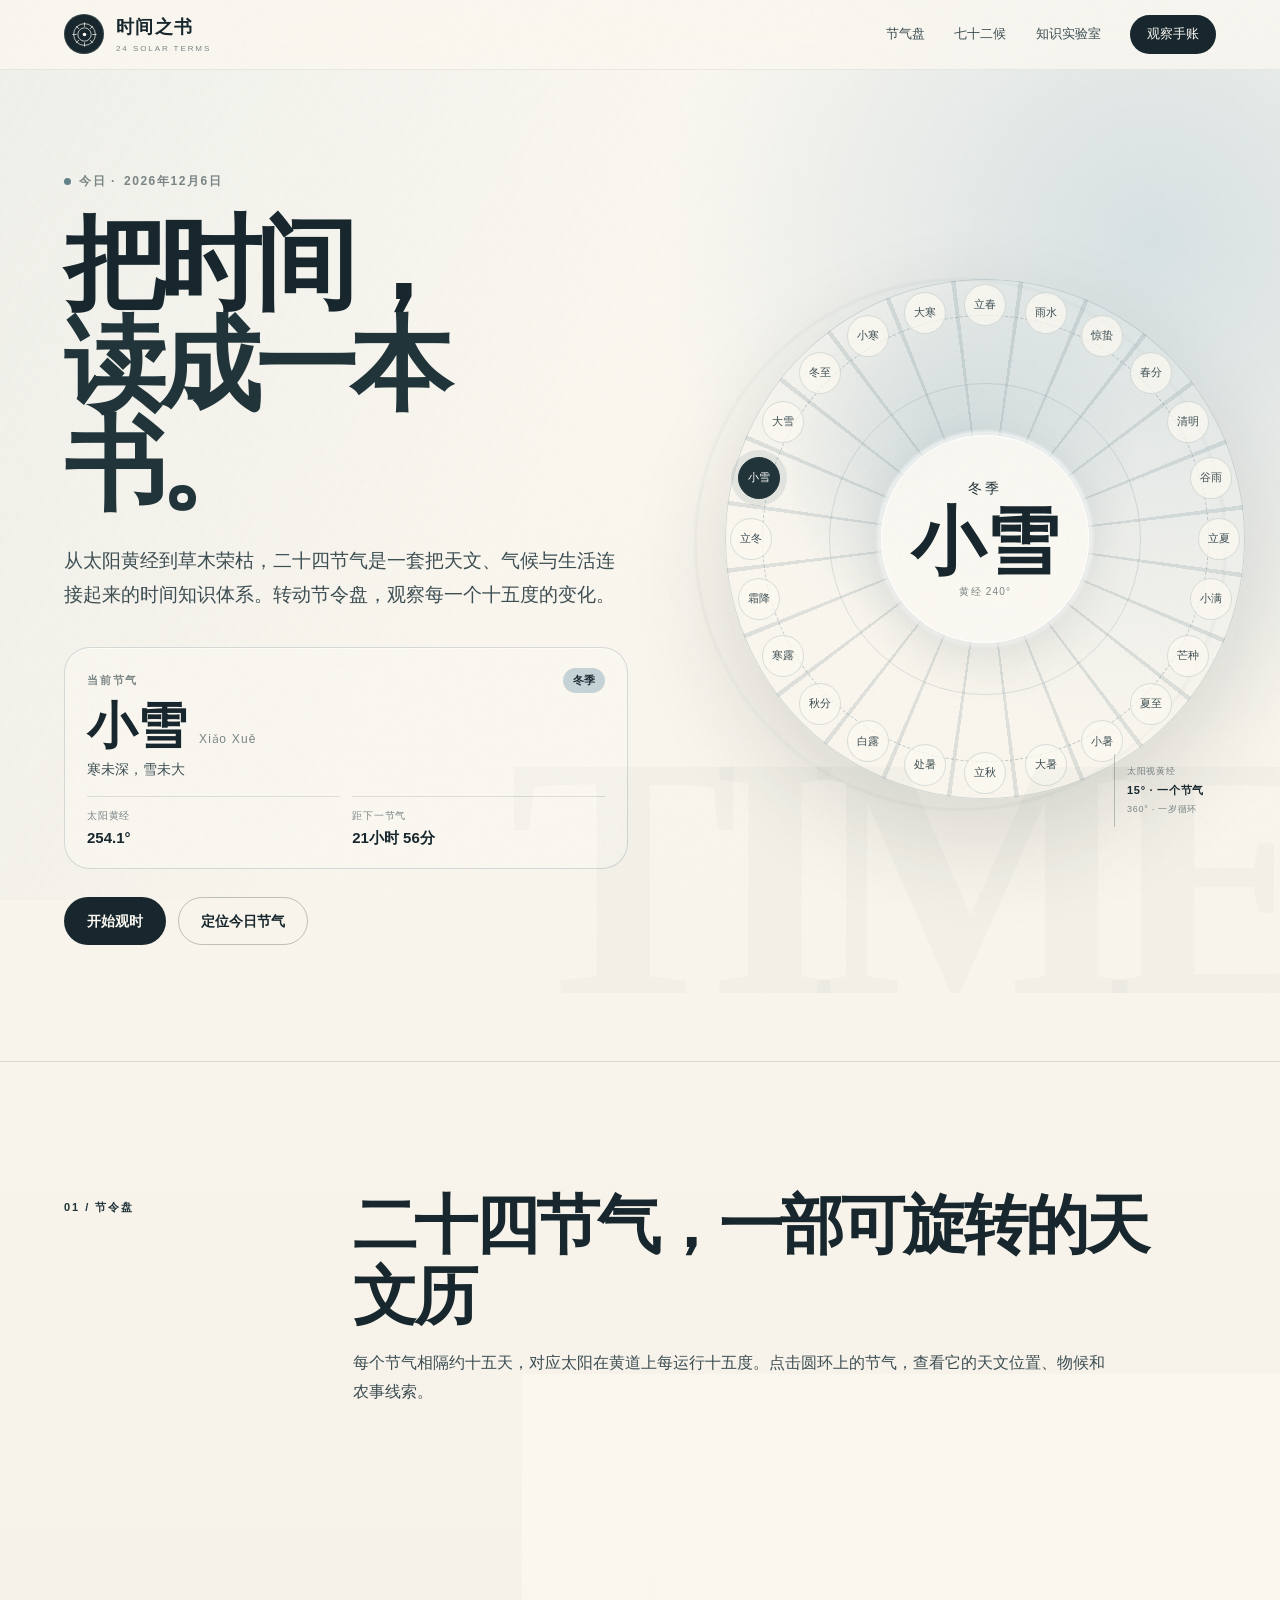
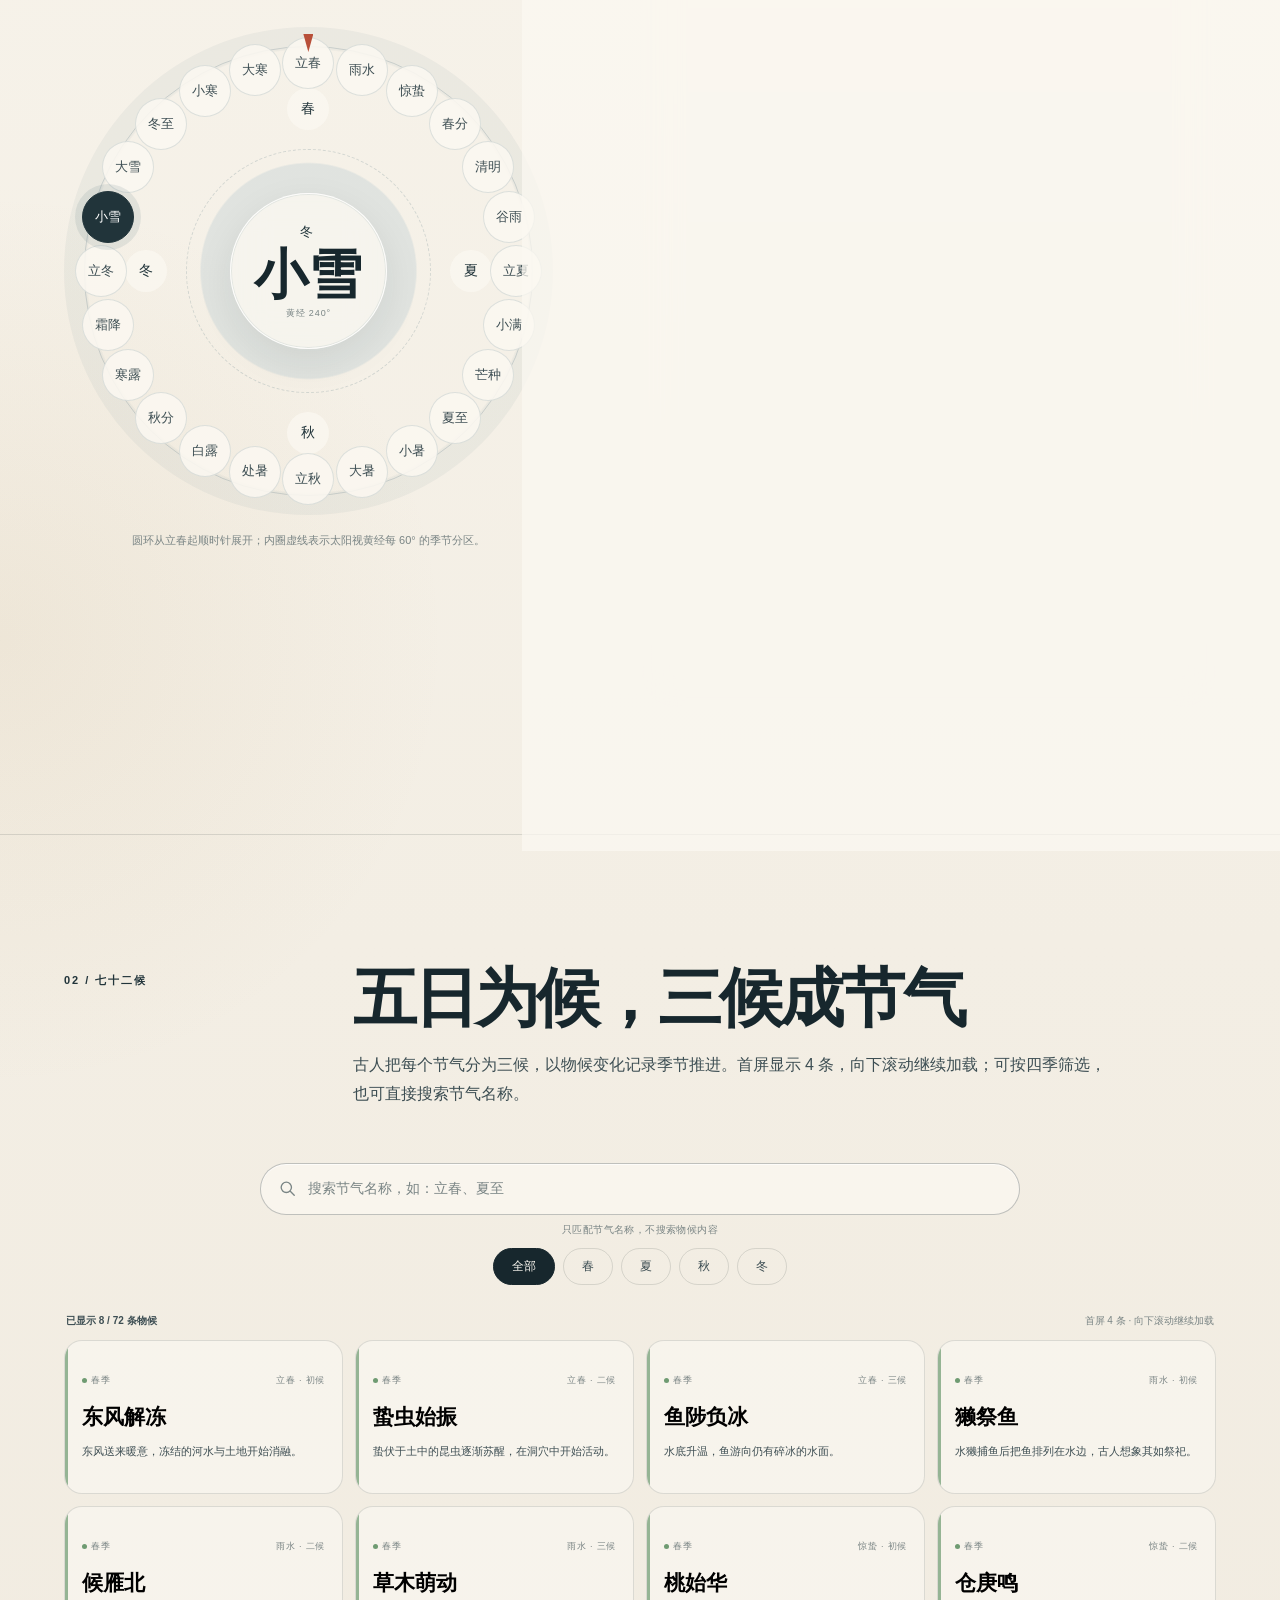
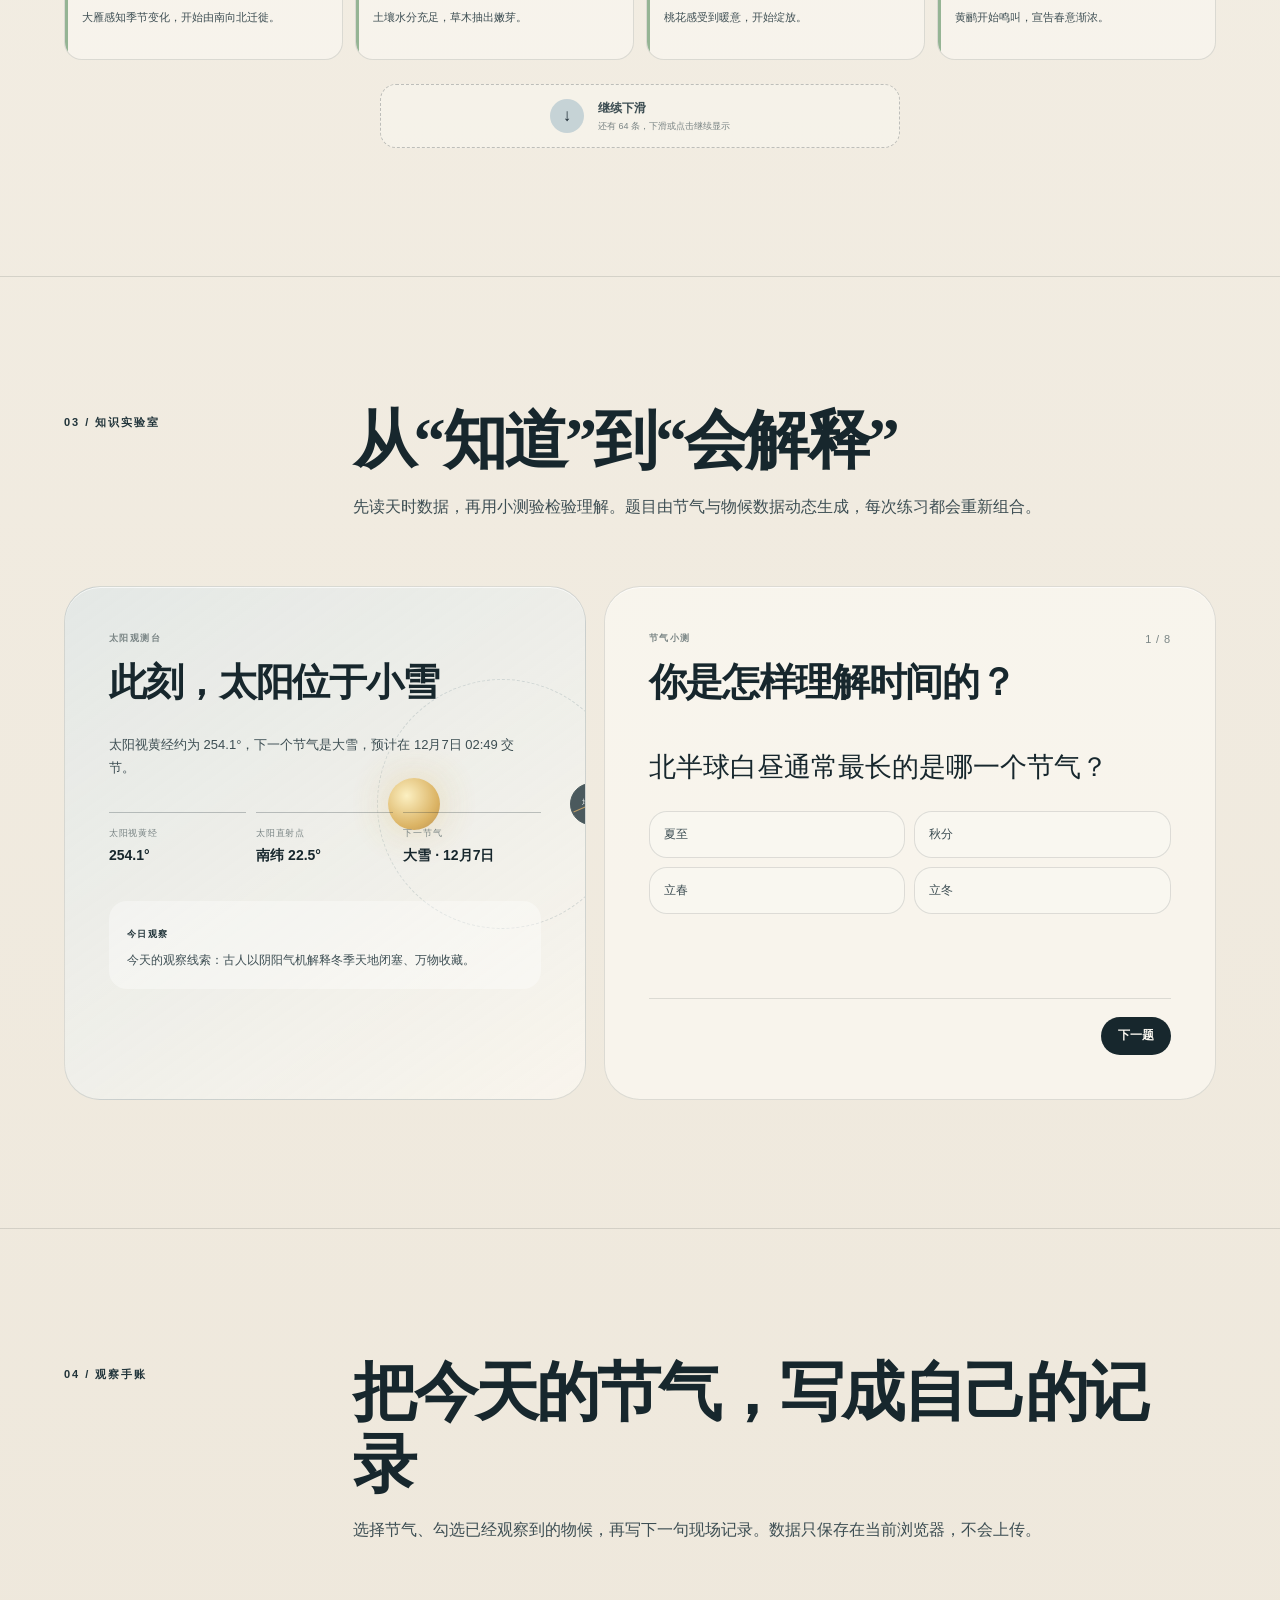
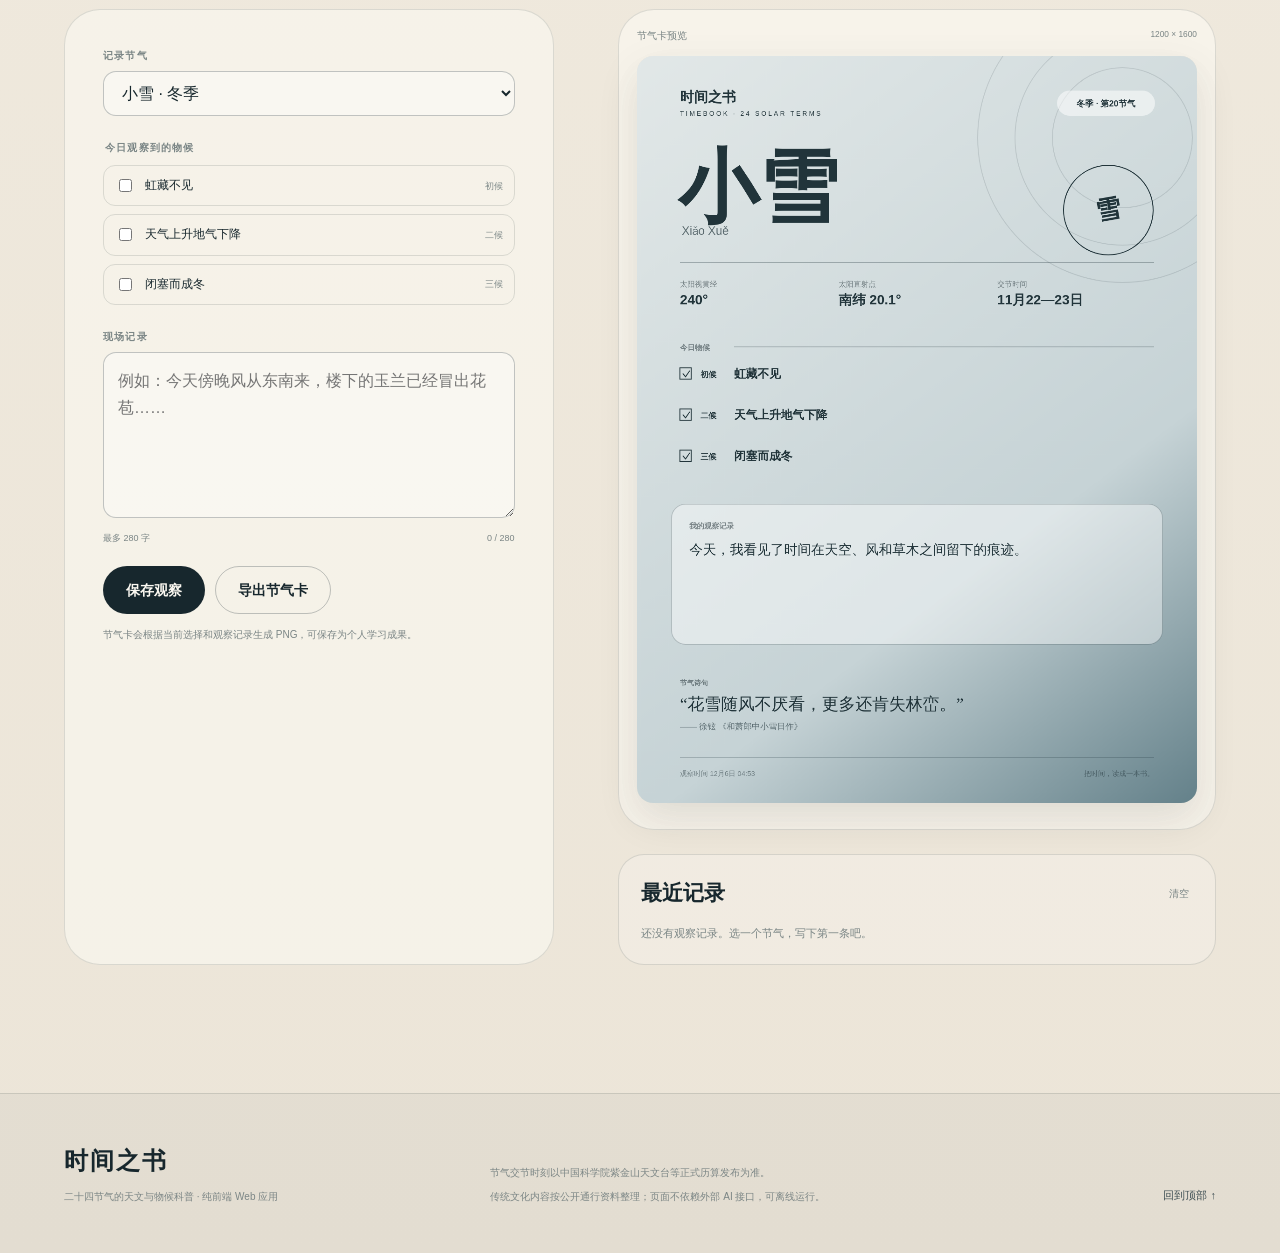
==== 时间之书_离线版.html @ 96a752ae "Add paged pentad browsing and solar term search" ====
<!doctype html>
<html lang="zh-CN">
<head>
  <meta charset="utf-8">
  <meta name="viewport" content="width=device-width, initial-scale=1">
  <meta name="description" content="《时间之书》是一款面向公众的二十四节气天文与物候科普 Web 应用，用交互节气盘、七十二候、知识测验与观察手账建立完整学习闭环。">
  <meta name="theme-color" content="#15272f">
  <title>时间之书 · 二十四节气天文与物候科普</title>
  <style>
:root {
  --paper: #f3eee4;
  --paper-light: #fbf8f1;
  --paper-deep: #e7dfd1;
  --ink: #17272d;
  --ink-soft: #3d4e53;
  --muted: #7a8585;
  --line: rgba(23, 39, 45, .13);
  --line-strong: rgba(23, 39, 45, .25);
  --accent: #6f8f59;
  --accent-deep: #34533e;
  --season-soft: #dfe9d8;
  --season-ink: #1d3529;
  --gold: #b08a49;
  --cinnabar: #b84f39;
  --sans: -apple-system, BlinkMacSystemFont, "Segoe UI", "PingFang SC", "Microsoft YaHei", sans-serif;
  --serif: "Songti SC", "STSong", "Noto Serif CJK SC", "SimSun", serif;
  --shadow-soft: 0 24px 80px rgba(27, 39, 39, .12);
  --shadow-card: 0 12px 36px rgba(27, 39, 39, .08);
  --radius-xl: 36px;
  --radius-lg: 26px;
  --radius-md: 18px;
  --page-pad: clamp(20px, 5vw, 76px);
}
* { box-sizing: border-box; }
html { scroll-behavior: smooth; }
body {
  margin: 0;
  min-width: 320px;
  background:
    radial-gradient(circle at 90% 4%, color-mix(in srgb, var(--season-soft) 70%, white) 0, transparent 31rem),
    radial-gradient(circle at 0% 37%, rgba(176, 138, 73, .09), transparent 28rem),
    linear-gradient(180deg, var(--paper-light), var(--paper) 42%, #ece5d8);
  color: var(--ink);
  font-family: var(--sans);
  line-height: 1.6;
  -webkit-font-smoothing: antialiased;
  text-rendering: optimizeLegibility;
  transition: background .6s ease;
}
body::before {
  content: "";
  position: fixed;
  inset: 0;
  z-index: -2;
  pointer-events: none;
  background: linear-gradient(120deg, color-mix(in srgb, var(--season-soft) 22%, transparent), transparent 46%);
  transition: background .6s ease;
}
button, input, select, textarea { font: inherit; }
button, a { -webkit-tap-highlight-color: transparent; }
a { color: inherit; }
img, svg { display: block; max-width: 100%; }
::selection { background: color-mix(in srgb, var(--accent) 32%, transparent); }
:focus-visible { outline: 3px solid color-mix(in srgb, var(--accent) 70%, white); outline-offset: 3px; }
.skip-link {
  position: fixed;
  z-index: 1000;
  top: 12px;
  left: 12px;
  padding: 10px 16px;
  border-radius: 999px;
  background: var(--ink);
  color: var(--paper-light);
  transform: translateY(-150%);
  transition: transform .2s ease;
}
.skip-link:focus { transform: translateY(0); }
.page-grain {
  position: fixed;
  inset: 0;
  z-index: 999;
  opacity: .12;
  pointer-events: none;
  background-image: url("data:image/svg+xml,%3Csvg viewBox='0 0 160 160' xmlns='http://www.w3.org/2000/svg'%3E%3Cfilter id='n'%3E%3CfeTurbulence type='fractalNoise' baseFrequency='.92' numOctaves='2' stitchTiles='stitch'/%3E%3C/filter%3E%3Crect width='100%25' height='100%25' filter='url(%23n)' opacity='.11'/%3E%3C/svg%3E");
  mix-blend-mode: multiply;
}
.site-header {
  position: sticky;
  top: 0;
  z-index: 50;
  display: flex;
  align-items: center;
  justify-content: space-between;
  gap: 28px;
  padding: 13px var(--page-pad);
  border-bottom: 1px solid rgba(23, 39, 45, .07);
  background: color-mix(in srgb, var(--paper-light) 76%, transparent);
  backdrop-filter: saturate(170%) blur(24px);
  -webkit-backdrop-filter: saturate(170%) blur(24px);
}
.brand { display: inline-flex; align-items: center; gap: 12px; text-decoration: none; }
.brand-mark { display: grid; place-items: center; width: 40px; height: 40px; border-radius: 50%; background: var(--ink); color: var(--paper-light); box-shadow: inset 0 0 0 1px rgba(255,255,255,.12); }
.brand-mark svg { width: 29px; height: 29px; fill: none; stroke: currentColor; stroke-width: 1.2; }
.brand-mark circle:last-child { fill: currentColor; stroke: none; }
.brand-copy { display: grid; gap: 1px; }
.brand-copy strong { font-family: var(--serif); font-size: 18px; letter-spacing: .08em; }
.brand-copy small { color: var(--muted); font-size: 8px; letter-spacing: .24em; }
.site-nav { display: flex; align-items: center; gap: clamp(16px, 2.3vw, 34px); }
.site-nav a { color: var(--ink-soft); font-size: 13px; text-decoration: none; transition: color .2s ease; }
.site-nav a:hover { color: var(--ink); }
.site-nav .nav-pill { padding: 9px 17px; border-radius: 999px; background: var(--ink); color: var(--paper-light); }
.site-nav .nav-pill:hover { background: var(--accent-deep); color: white; }
main { overflow: hidden; }
.hero {
  position: relative;
  display: grid;
  grid-template-columns: minmax(0, 1.05fr) minmax(420px, .95fr);
  align-items: center;
  gap: clamp(30px, 6vw, 96px);
  min-height: calc(100vh - 67px);
  padding: clamp(58px, 8vw, 116px) var(--page-pad) clamp(76px, 9vw, 124px);
}
.hero::after {
  content: "TIME";
  position: absolute;
  right: -2vw;
  bottom: 5vh;
  color: rgba(23, 39, 45, .025);
  font-family: var(--serif);
  font-size: clamp(150px, 27vw, 420px);
  font-weight: 700;
  letter-spacing: -.09em;
  line-height: .8;
  pointer-events: none;
}
.eyebrow { display: flex; align-items: center; gap: 8px; margin: 0 0 24px; color: var(--muted); font-size: 12px; font-weight: 650; letter-spacing: .13em; text-transform: uppercase; }
.pulse-dot { width: 7px; height: 7px; border-radius: 50%; background: var(--accent); box-shadow: 0 0 0 0 color-mix(in srgb, var(--accent) 48%, transparent); animation: pulse 2.4s infinite; }
@keyframes pulse { 50% { box-shadow: 0 0 0 9px transparent; } }
.hero h1 { max-width: 720px; margin: 0; font-family: var(--serif); font-size: clamp(58px, 8vw, 116px); font-weight: 600; letter-spacing: -.065em; line-height: .98; }
.hero h1 em { color: var(--accent-deep); font-style: normal; }
.hero-lead { max-width: 580px; margin: 28px 0 0; color: var(--ink-soft); font-size: clamp(16px, 1.5vw, 20px); line-height: 1.78; }
.live-term { max-width: 610px; margin-top: 34px; padding: 20px 22px 18px; border: 1px solid color-mix(in srgb, var(--accent) 25%, transparent); border-radius: var(--radius-lg); background: color-mix(in srgb, var(--paper-light) 66%, transparent); box-shadow: inset 0 1px 0 rgba(255,255,255,.62); backdrop-filter: blur(16px); }
.live-term-top { display: flex; align-items: center; justify-content: space-between; gap: 20px; }
.live-kicker { color: var(--muted); font-size: 11px; font-weight: 700; letter-spacing: .16em; }
.live-season { padding: 4px 10px; border-radius: 999px; background: var(--season-soft); color: var(--season-ink); font-size: 11px; font-weight: 700; }
.live-term-main { display: flex; align-items: baseline; gap: 12px; margin-top: 5px; }
.live-term-main strong { font-family: var(--serif); font-size: clamp(34px, 4vw, 50px); line-height: 1.15; }
.live-term-main span { color: var(--muted); font-size: 12px; letter-spacing: .1em; }
.live-term p { margin: 2px 0 16px; color: var(--ink-soft); font-size: 14px; }
.live-metrics { display: grid; grid-template-columns: 1fr 1fr; gap: 12px; }
.live-metrics div { padding-top: 11px; border-top: 1px solid var(--line); }
.live-metrics span { display: block; color: var(--muted); font-size: 10px; letter-spacing: .08em; }
.live-metrics b { display: block; margin-top: 2px; font-size: 15px; font-weight: 650; }
.hero-actions { display: flex; flex-wrap: wrap; gap: 12px; margin-top: 28px; }
.button { display: inline-flex; align-items: center; justify-content: center; min-height: 48px; padding: 12px 22px; border: 1px solid transparent; border-radius: 999px; cursor: pointer; text-decoration: none; font-size: 14px; font-weight: 650; transition: transform .2s ease, background .2s ease, color .2s ease, border-color .2s ease; }
.button:hover { transform: translateY(-2px); }
.button-primary { background: var(--ink); color: var(--paper-light); }
.button-primary:hover { background: var(--accent-deep); color: white; }
.button-ghost { border-color: var(--line-strong); background: transparent; color: var(--ink); }
.button-ghost:hover { border-color: var(--ink); background: rgba(255,255,255,.35); }
.button-small { min-height: 38px; padding: 8px 16px; font-size: 12px; }
.hero-visual { position: relative; display: grid; justify-items: center; align-self: center; min-height: 560px; }
.orbit-halo { position: absolute; border-radius: 50%; filter: blur(1px); }
.orbit-halo-a { width: 72%; aspect-ratio: 1; background: radial-gradient(circle, color-mix(in srgb, var(--season-soft) 78%, transparent), transparent 68%); }
.orbit-halo-b { width: 104%; aspect-ratio: 1; border: 1px solid color-mix(in srgb, var(--accent) 16%, transparent); }
.hero-orbit {
  position: relative;
  width: min(100%, 520px);
  aspect-ratio: 1;
  border-radius: 50%;
  background: radial-gradient(circle at 50% 50%, rgba(255,255,255,.6) 0 29%, transparent 30%), repeating-conic-gradient(from -7.5deg, color-mix(in srgb, var(--accent) 18%, transparent) 0 1deg, transparent 1deg 15deg);
  box-shadow: inset 0 0 0 1px color-mix(in srgb, var(--accent) 25%, transparent), 0 40px 100px rgba(28, 44, 44, .14);
  animation: float 9s ease-in-out infinite;
}
.hero-orbit::before, .hero-orbit::after { content: ""; position: absolute; border-radius: 50%; }
.hero-orbit::before { inset: 7%; border: 1px dashed color-mix(in srgb, var(--accent) 38%, transparent); }
.hero-orbit::after { inset: 20%; border: 1px solid color-mix(in srgb, var(--accent) 20%, transparent); }
@keyframes float { 50% { transform: translateY(-10px); } }
.orbit-center { position: absolute; inset: 30%; display: flex; flex-direction: column; align-items: center; justify-content: center; border-radius: 50%; background: color-mix(in srgb, var(--paper-light) 82%, transparent); box-shadow: 0 18px 50px rgba(31, 45, 45, .1), inset 0 0 0 1px rgba(255,255,255,.8); text-align: center; backdrop-filter: blur(18px); }
.orbit-season { color: var(--accent-deep); font-family: var(--serif); font-size: 14px; letter-spacing: .24em; }
.orbit-center strong { margin: 4px 0 2px; font-family: var(--serif); font-size: clamp(44px, 6vw, 74px); font-weight: 600; line-height: 1.05; }
.orbit-center small { color: var(--muted); font-size: 10px; letter-spacing: .12em; }
.orbit-node { position: absolute; left: 50%; top: 50%; width: 42px; height: 42px; margin: -21px 0 0 -21px; display: grid; place-items: center; border: 1px solid color-mix(in srgb, var(--accent) 22%, transparent); border-radius: 50%; background: color-mix(in srgb, var(--paper-light) 74%, transparent); color: var(--ink-soft); font-family: var(--serif); font-size: 11px; transform: translate(var(--x), var(--y)); transition: background .35s ease, color .35s ease, border-color .35s ease, box-shadow .35s ease; }
.orbit-node.is-current { background: var(--accent-deep); border-color: var(--accent-deep); color: white; box-shadow: 0 0 0 7px color-mix(in srgb, var(--accent) 14%, transparent); }
.orbit-caption { position: absolute; right: 0; bottom: 12px; display: grid; gap: 3px; padding: 10px 12px; border-left: 1px solid var(--line-strong); color: var(--muted); font-size: 9px; letter-spacing: .08em; }
.orbit-caption strong { color: var(--ink); font-size: 11px; font-weight: 650; }
.section { padding: clamp(82px, 10vw, 150px) var(--page-pad); }
.section-heading { display: grid; grid-template-columns: minmax(130px, .26fr) minmax(0, 1fr); gap: clamp(24px, 5vw, 86px); align-items: start; max-width: 1320px; margin: 0 auto clamp(38px, 5vw, 66px); }
.section-number { margin: 9px 0 0; color: var(--accent-deep); font-size: 11px; font-weight: 750; letter-spacing: .18em; }
.section-heading h2 { max-width: 820px; margin: 0; font-family: var(--serif); font-size: clamp(34px, 5vw, 66px); font-weight: 600; letter-spacing: -.045em; line-height: 1.12; }
.section-heading p:not(.section-number) { max-width: 760px; margin: 16px 0 0; color: var(--ink-soft); font-size: clamp(14px, 1.25vw, 17px); line-height: 1.8; }
.wheel-section { border-top: 1px solid var(--line); }
.wheel-layout { display: grid; grid-template-columns: minmax(440px, .92fr) minmax(0, 1.08fr); align-items: center; gap: clamp(36px, 7vw, 100px); max-width: 1320px; margin: 0 auto; }
.solar-wheel-wrap { min-width: 0; }
.solar-wheel { position: relative; width: min(100%, 640px); aspect-ratio: 1; margin: 0 auto; border-radius: 50%; background: radial-gradient(circle, color-mix(in srgb, var(--season-soft) 46%, transparent) 0 31%, transparent 31.5%), radial-gradient(circle, transparent 0 64%, color-mix(in srgb, var(--accent) 7%, transparent) 64.5% 100%); }
.wheel-ring { position: absolute; border-radius: 50%; pointer-events: none; }
.wheel-ring-outer { inset: 4%; border: 1px solid color-mix(in srgb, var(--accent) 26%, transparent); }
.wheel-ring-inner { inset: 25%; border: 1px dashed color-mix(in srgb, var(--accent) 24%, transparent); }
.wheel-seasons { position: absolute; inset: 0; pointer-events: none; }
.wheel-season { position: absolute; display: grid; place-items: center; width: 42px; height: 42px; border-radius: 50%; background: color-mix(in srgb, var(--paper-light) 72%, transparent); color: var(--accent-deep); font-family: var(--serif); font-size: 14px; }
.wheel-season.spring { left: calc(50% - 21px); top: 12.5%; }
.wheel-season.summer { right: 12.5%; top: calc(50% - 21px); }
.wheel-season.autumn { left: calc(50% - 21px); bottom: 12.5%; }
.wheel-season.winter { left: 12.5%; top: calc(50% - 21px); }
.wheel-center { position: absolute; inset: 34%; display: flex; flex-direction: column; align-items: center; justify-content: center; border: 1px solid rgba(255,255,255,.8); border-radius: 50%; background: color-mix(in srgb, var(--paper-light) 82%, transparent); box-shadow: var(--shadow-card), inset 0 0 0 1px color-mix(in srgb, var(--accent) 12%, transparent); text-align: center; backdrop-filter: blur(18px); }
.wheel-center-season { color: var(--accent-deep); font-family: var(--serif); font-size: 13px; letter-spacing: .22em; }
.wheel-center strong { margin: 4px 0 0; font-family: var(--serif); font-size: clamp(34px, 4.2vw, 56px); font-weight: 600; line-height: 1.05; }
.wheel-center small { margin-top: 3px; color: var(--muted); font-size: 9px; letter-spacing: .1em; }
.wheel-terms { position: absolute; inset: 0; }
.wheel-term { position: absolute; left: 50%; top: 50%; width: clamp(38px, 5vw, 52px); height: clamp(38px, 5vw, 52px); margin: calc(clamp(38px, 5vw, 52px) / -2) 0 0 calc(clamp(38px, 5vw, 52px) / -2); display: grid; place-items: center; border: 1px solid color-mix(in srgb, var(--accent) 20%, transparent); border-radius: 50%; background: color-mix(in srgb, var(--paper-light) 88%, transparent); color: var(--ink-soft); cursor: pointer; font-family: var(--serif); font-size: clamp(10px, 1vw, 13px); transform: translate(var(--x), var(--y)); transition: transform .25s ease, background .25s ease, color .25s ease, box-shadow .25s ease; }
.wheel-term:hover { z-index: 2; background: var(--season-soft); color: var(--season-ink); transform: translate(var(--x), var(--y)) scale(1.12); }
.wheel-term.is-active { z-index: 3; border-color: var(--accent-deep); background: var(--accent-deep); color: white; box-shadow: 0 0 0 7px color-mix(in srgb, var(--accent) 14%, transparent); }
.wheel-term.is-current::after { content: ""; position: absolute; right: 2px; bottom: 2px; width: 7px; height: 7px; border: 2px solid var(--paper-light); border-radius: 50%; background: var(--gold); }
.wheel-pointer { position: absolute; left: calc(50% - 5px); top: 1.5%; width: 10px; height: 18px; clip-path: polygon(50% 100%, 0 0, 100% 0); background: var(--cinnabar); }
.wheel-note { max-width: 500px; margin: 16px auto 0; color: var(--muted); font-size: 11px; line-height: 1.7; text-align: center; }
.term-panel { position: relative; overflow: hidden; min-height: 560px; padding: clamp(28px, 4vw, 48px); border: 1px solid color-mix(in srgb, var(--accent) 20%, transparent); border-radius: var(--radius-xl); background: radial-gradient(circle at 100% 0, color-mix(in srgb, var(--season-soft) 72%, transparent), transparent 40%), color-mix(in srgb, var(--paper-light) 72%, transparent); box-shadow: var(--shadow-soft), inset 0 1px 0 rgba(255,255,255,.78); backdrop-filter: blur(18px); }
.term-watermark { position: absolute; top: 12px; right: 22px; color: color-mix(in srgb, var(--accent) 10%, transparent); font-family: var(--serif); font-size: clamp(140px, 19vw, 250px); line-height: 1; pointer-events: none; }
.term-head { position: relative; display: flex; align-items: flex-start; justify-content: space-between; gap: 20px; }
.term-label { color: var(--muted); font-size: 10px; font-weight: 750; letter-spacing: .16em; }
.term-title-row { display: flex; align-items: baseline; gap: 12px; margin-top: 4px; }
.term-title-row h3 { margin: 0; font-family: var(--serif); font-size: clamp(48px, 6.4vw, 82px); font-weight: 600; letter-spacing: -.06em; line-height: 1.05; }
.term-title-row span { color: var(--muted); font-size: 11px; letter-spacing: .1em; }
.term-tags { display: flex; flex-wrap: wrap; gap: 7px; margin-top: 8px; }
.term-tag { padding: 4px 9px; border: 1px solid var(--line); border-radius: 999px; color: var(--ink-soft); font-size: 10px; }
.term-season-badge { flex: 0 0 auto; display: grid; place-items: center; width: 54px; height: 54px; border: 1px solid var(--line); border-radius: 50%; background: rgba(255,255,255,.32); font-family: var(--serif); font-size: 20px; }
.term-summary { position: relative; max-width: 760px; margin: 30px 0 0; color: var(--ink-soft); font-size: clamp(15px, 1.35vw, 18px); line-height: 1.9; }
.term-metrics { position: relative; display: grid; grid-template-columns: repeat(3, 1fr); gap: 12px; margin-top: 26px; }
.term-metric { padding: 14px; border: 1px solid var(--line); border-radius: var(--radius-md); background: rgba(255,255,255,.24); }
.term-metric span { color: var(--muted); font-size: 9px; letter-spacing: .08em; }
.term-metric b { display: block; margin-top: 4px; font-size: 14px; font-weight: 650; }
.term-pentads { position: relative; display: grid; grid-template-columns: repeat(3, 1fr); gap: 10px; margin-top: 20px; }
.term-pentad { padding: 15px; border-top: 1px solid var(--line-strong); }
.term-pentad span { color: var(--accent-deep); font-size: 9px; font-weight: 750; letter-spacing: .12em; }
.term-pentad strong { display: block; margin-top: 4px; font-family: var(--serif); font-size: 18px; font-weight: 600; }
.term-pentad p { margin: 7px 0 0; color: var(--ink-soft); font-size: 11px; line-height: 1.65; }
.term-bottom { position: relative; display: grid; grid-template-columns: 1fr 1.05fr; gap: 28px; margin-top: 26px; padding-top: 22px; border-top: 1px solid var(--line); }
.term-poem blockquote { margin: 0; font-family: var(--serif); font-size: 20px; line-height: 1.6; }
.term-poem cite { display: block; margin-top: 7px; color: var(--muted); font-family: var(--sans); font-size: 10px; font-style: normal; }
.term-science p, .term-life p { margin: 4px 0 0; color: var(--ink-soft); font-size: 12px; line-height: 1.75; }
.term-science span, .term-life span { color: var(--muted); font-size: 9px; font-weight: 750; letter-spacing: .12em; }
.pentad-section { border-top: 1px solid var(--line); }
.season-filter { display: flex; flex-wrap: wrap; justify-content: center; gap: 8px; max-width: 1320px; margin: -12px auto 28px; }
.season-button { padding: 8px 18px; border: 1px solid var(--line); border-radius: 999px; background: transparent; color: var(--ink-soft); cursor: pointer; font-size: 12px; transition: all .2s ease; }
.season-button:hover { border-color: var(--ink); }
.season-button.is-active { border-color: var(--ink); background: var(--ink); color: var(--paper-light); }
.pentad-grid { display: grid; grid-template-columns: repeat(4, minmax(0, 1fr)); gap: 12px; max-width: 1320px; margin: 0 auto; }
.pentad-card { position: relative; min-height: 154px; padding: 17px; overflow: hidden; border: 1px solid var(--line); border-radius: var(--radius-md); background: color-mix(in srgb, var(--paper-light) 64%, transparent); text-align: left; cursor: pointer; transition: transform .22s ease, border-color .22s ease, box-shadow .22s ease; }
.pentad-card:hover { transform: translateY(-3px); border-color: color-mix(in srgb, var(--accent) 45%, transparent); box-shadow: var(--shadow-card); }
.pentad-card::before { content: ""; position: absolute; inset: 0 auto 0 0; width: 3px; background: var(--card-accent, var(--accent)); opacity: .72; }
.pentad-card-top { display: flex; justify-content: space-between; gap: 12px; color: var(--muted); font-size: 9px; letter-spacing: .08em; }
.pentad-card strong { display: block; margin-top: 13px; font-family: var(--serif); font-size: 21px; font-weight: 600; }
.pentad-card p { margin: 8px 0 0; color: var(--ink-soft); font-size: 11px; line-height: 1.65; }
.pentad-card.is-current { border-color: var(--accent); box-shadow: 0 0 0 3px color-mix(in srgb, var(--accent) 10%, transparent); }
.pentad-season { display: inline-flex; align-items: center; gap: 4px; }
.pentad-season::before { content: ""; width: 5px; height: 5px; border-radius: 50%; background: var(--card-accent, var(--accent)); }
.learning-section { border-top: 1px solid var(--line); }
.learning-grid { display: grid; grid-template-columns: .92fr 1.08fr; gap: 18px; max-width: 1320px; margin: 0 auto; }
.science-card, .quiz-card { position: relative; min-height: 490px; padding: clamp(26px, 4vw, 44px); overflow: hidden; border: 1px solid var(--line); border-radius: var(--radius-xl); background: color-mix(in srgb, var(--paper-light) 72%, transparent); box-shadow: inset 0 1px 0 rgba(255,255,255,.65); }
.science-card { background: linear-gradient(145deg, color-mix(in srgb, var(--season-soft) 44%, var(--paper-light)), color-mix(in srgb, var(--paper-light) 76%, transparent)); }
.card-label { color: var(--muted); font-size: 9px; font-weight: 750; letter-spacing: .16em; text-transform: uppercase; }
.science-card h3, .quiz-card h3 { margin: 7px 0 0; font-family: var(--serif); font-size: clamp(26px, 3vw, 38px); font-weight: 600; letter-spacing: -.035em; }
.science-orbit { position: absolute; top: 92px; right: -42px; width: 250px; aspect-ratio: 1; border: 1px dashed color-mix(in srgb, var(--accent) 28%, transparent); border-radius: 50%; opacity: .8; }
.science-sun { position: absolute; left: 10px; top: 50%; width: 52px; height: 52px; margin-top: -26px; border-radius: 50%; background: radial-gradient(circle at 36% 34%, #fff0b8, #d6a442 65%, #a97528); box-shadow: 0 0 42px rgba(214, 164, 66, .4); }
.science-earth { position: absolute; right: 14px; top: 50%; width: 42px; height: 42px; margin-top: -21px; display: grid; place-items: center; border: 1px solid var(--accent-deep); border-radius: 50%; background: var(--accent-deep); color: white; }
.science-earth span { font-size: 8px; letter-spacing: .1em; }
.science-axis { position: absolute; right: 16px; top: 50%; width: 38px; height: 1px; background: var(--gold); transform: rotate(-23deg); transform-origin: center; }
.science-card > p { position: relative; max-width: 430px; margin: 20px 0 0; color: var(--ink-soft); font-size: 13px; line-height: 1.8; }
.science-stats { position: relative; display: grid; grid-template-columns: repeat(3, 1fr); gap: 10px; margin: 32px 0 0; }
.science-stats div { padding-top: 13px; border-top: 1px solid var(--line-strong); }
.science-stats dt { color: var(--muted); font-size: 9px; letter-spacing: .08em; }
.science-stats dd { margin: 4px 0 0; font-size: 14px; font-weight: 650; }
.observation-prompt { position: relative; margin-top: 34px; padding: 18px; border-radius: var(--radius-md); background: rgba(255,255,255,.36); }
.observation-prompt span { color: var(--accent-deep); font-size: 9px; font-weight: 750; letter-spacing: .14em; }
.observation-prompt p { margin: 6px 0 0; color: var(--ink-soft); font-size: 12px; line-height: 1.7; }
.quiz-head { display: flex; align-items: flex-start; justify-content: space-between; gap: 20px; }
.quiz-progress { flex: 0 0 auto; color: var(--muted); font-size: 11px; letter-spacing: .08em; }
.quiz-body { margin-top: 34px; }
.quiz-question { margin: 0; font-family: var(--serif); font-size: clamp(19px, 2.1vw, 27px); line-height: 1.55; }
.quiz-options { display: grid; grid-template-columns: 1fr 1fr; gap: 9px; margin-top: 22px; }
.quiz-option { padding: 13px 14px; border: 1px solid var(--line); border-radius: var(--radius-md); background: rgba(255,255,255,.24); color: var(--ink-soft); text-align: left; cursor: pointer; font-size: 12px; transition: all .18s ease; }
.quiz-option:hover:not(:disabled) { border-color: var(--accent); background: color-mix(in srgb, var(--season-soft) 42%, transparent); }
.quiz-option.is-correct { border-color: #3e8057; background: #dcebdd; color: #1b4a2b; }
.quiz-option.is-wrong { border-color: #b9644d; background: #f2ddd7; color: #662c1f; }
.quiz-option:disabled { cursor: default; }
.quiz-explain { min-height: 46px; margin: 18px 0 0; color: var(--ink-soft); font-size: 11px; line-height: 1.7; }
.quiz-footer { display: flex; align-items: center; justify-content: space-between; gap: 16px; margin-top: 20px; padding-top: 18px; border-top: 1px solid var(--line); }
#quizFeedback { color: var(--accent-deep); font-size: 11px; font-weight: 650; }
.quiz-result { display: grid; place-items: center; min-height: 280px; text-align: center; }
.quiz-score { font-family: var(--serif); font-size: 72px; line-height: 1; }
.quiz-result p { max-width: 440px; margin: 14px auto 0; color: var(--ink-soft); font-size: 13px; }
.quiz-result .button { margin-top: 22px; }
.journal-section { border-top: 1px solid var(--line); }
.journal-grid { display: grid; grid-template-columns: minmax(0, .9fr) minmax(0, 1.1fr); gap: clamp(26px, 5vw, 64px); max-width: 1320px; margin: 0 auto; }
.journal-form { padding: clamp(24px, 4vw, 38px); border: 1px solid var(--line); border-radius: var(--radius-xl); background: color-mix(in srgb, var(--paper-light) 62%, transparent); }
.field-label { display: block; margin: 0 0 7px; color: var(--muted); font-size: 10px; font-weight: 750; letter-spacing: .12em; }
select, textarea { width: 100%; border: 1px solid var(--line-strong); border-radius: 13px; background: rgba(255,255,255,.38); color: var(--ink); }
select { padding: 12px 14px; }
textarea { resize: vertical; min-height: 140px; padding: 14px; line-height: 1.7; }
select:focus, textarea:focus { border-color: var(--accent); outline: none; box-shadow: 0 0 0 3px color-mix(in srgb, var(--accent) 12%, transparent); }
.pentad-picker { margin: 24px 0 0; padding: 0; border: 0; }
.pentad-picker legend { margin-bottom: 9px; color: var(--muted); font-size: 10px; font-weight: 750; letter-spacing: .12em; }
#journalPentads { display: grid; gap: 8px; }
.pentad-check { display: flex; align-items: center; gap: 10px; padding: 10px 11px; border: 1px solid var(--line); border-radius: 12px; cursor: pointer; }
.pentad-check input { accent-color: var(--accent-deep); }
.pentad-check span { font-size: 12px; }
.pentad-check small { margin-left: auto; color: var(--muted); font-size: 9px; }
.journal-form > .field-label:nth-of-type(2) { margin-top: 24px; }
.field-meta { display: flex; justify-content: space-between; margin-top: 6px; color: var(--muted); font-size: 9px; }
.journal-actions { display: flex; flex-wrap: wrap; gap: 10px; margin-top: 20px; }
.form-note { margin: 13px 0 0; color: var(--muted); font-size: 10px; line-height: 1.6; }
.journal-side { display: grid; gap: 24px; }
.journal-preview { padding: 18px; border: 1px solid var(--line); border-radius: var(--radius-xl); background: color-mix(in srgb, var(--paper-light) 68%, transparent); }
.journal-preview-head { display: flex; justify-content: space-between; gap: 16px; margin-bottom: 12px; color: var(--muted); font-size: 10px; }
.journal-preview canvas { width: 100%; height: auto; border-radius: 16px; background: #ece4d6; box-shadow: 0 15px 40px rgba(31, 45, 45, .12); }
.journal-history { padding: 22px; border: 1px solid var(--line); border-radius: var(--radius-lg); background: rgba(255,255,255,.22); }
.history-head { display: flex; align-items: center; justify-content: space-between; gap: 18px; }
.history-head h3 { margin: 0; font-family: var(--serif); font-size: 21px; font-weight: 600; }
.text-button { padding: 4px; border: 0; background: transparent; color: var(--muted); cursor: pointer; font-size: 10px; }
.text-button:hover { color: var(--cinnabar); }
.journal-entry { display: grid; grid-template-columns: 54px 1fr; gap: 12px; padding: 14px 0; border-bottom: 1px solid var(--line); }
.journal-entry:last-child { border-bottom: 0; }
.entry-term { font-family: var(--serif); font-size: 20px; }
.entry-content p { margin: 3px 0 0; color: var(--ink-soft); font-size: 11px; line-height: 1.65; }
.entry-time { color: var(--muted); font-size: 9px; }
.entry-pentads { display: flex; flex-wrap: wrap; gap: 4px; margin-top: 6px; }
.entry-pentads span { padding: 2px 6px; border-radius: 999px; background: var(--season-soft); color: var(--season-ink); font-size: 8px; }
.empty-state { margin: 14px 0 0; color: var(--muted); font-size: 11px; }
.site-footer { display: grid; grid-template-columns: .8fr 1.3fr auto; align-items: end; gap: 32px; padding: 48px var(--page-pad); border-top: 1px solid var(--line); background: rgba(23, 39, 45, .035); }
.footer-brand strong { font-family: var(--serif); font-size: 24px; letter-spacing: .08em; }
.footer-brand p, .footer-meta p { margin: 7px 0 0; color: var(--muted); font-size: 10px; line-height: 1.7; }
.footer-meta { max-width: 620px; }
.site-footer > a { color: var(--ink-soft); font-size: 11px; text-decoration: none; }
.toast { position: fixed; z-index: 200; left: 50%; bottom: 26px; padding: 10px 18px; border-radius: 999px; background: var(--ink); color: white; font-size: 12px; opacity: 0; pointer-events: none; transform: translate(-50%, 15px); transition: opacity .22s ease, transform .22s ease; }
.toast.is-visible { opacity: 1; transform: translate(-50%, 0); }
.noscript { position: fixed; inset: auto 20px 20px; z-index: 300; padding: 16px; border-radius: 14px; background: var(--cinnabar); color: white; text-align: center; }
@media (max-width: 1100px) {
  .hero { grid-template-columns: 1fr; min-height: auto; }
  .hero-copy { max-width: 780px; }
  .hero-visual { width: min(100%, 620px); margin: 0 auto; min-height: 580px; }
  .wheel-layout, .learning-grid, .journal-grid { grid-template-columns: 1fr; }
  .term-panel { min-height: 0; }
  .pentad-grid { grid-template-columns: repeat(3, minmax(0, 1fr)); }
  .site-footer { grid-template-columns: 1fr 1fr; }
  .site-footer > a { grid-column: 2; justify-self: end; }
}
@media (max-width: 760px) {
  :root { --radius-xl: 26px; --radius-lg: 20px; }
  .site-header { padding: 11px 18px; }
  .brand-copy small { display: none; }
  .site-nav { gap: 13px; }
  .site-nav a:not(.nav-pill) { display: none; }
  .hero { padding-top: 54px; }
  .hero h1 { font-size: clamp(50px, 15vw, 76px); }
  .hero-lead { font-size: 15px; }
  .hero-visual { min-height: 430px; }
  .hero-orbit { width: min(94vw, 430px); }
  .orbit-node { width: 34px; height: 34px; margin: -17px 0 0 -17px; font-size: 9px; }
  .orbit-caption { display: none; }
  .section-heading { grid-template-columns: 1fr; gap: 12px; }
  .section-number { margin-top: 0; }
  .section-heading h2 { font-size: clamp(31px, 9vw, 48px); }
  .solar-wheel { width: min(92vw, 520px); }
  .wheel-term { width: 34px; height: 34px; margin: -17px 0 0 -17px; font-size: 9px; }
  .wheel-season { width: 30px; height: 30px; font-size: 11px; }
  .wheel-season.spring, .wheel-season.autumn { left: calc(50% - 15px); }
  .wheel-season.summer { right: 12.5%; top: calc(50% - 15px); }
  .wheel-season.winter { left: 12.5%; top: calc(50% - 15px); }
  .wheel-center { inset: 31%; }
  .wheel-center strong { font-size: 38px; }
  .term-head { align-items: flex-start; }
  .term-title-row h3 { font-size: 52px; }
  .term-season-badge { width: 42px; height: 42px; font-size: 16px; }
  .term-metrics, .term-pentads, .term-bottom, .science-stats { grid-template-columns: 1fr; }
  .term-pentads { gap: 0; }
  .term-pentad { padding: 13px 0; }
  .term-metric { padding: 11px 12px; }
  .pentad-grid { grid-template-columns: repeat(2, minmax(0, 1fr)); }
  .science-card, .quiz-card { min-height: auto; padding: 24px; }
  .science-orbit { opacity: .45; }
  .quiz-options { grid-template-columns: 1fr; }
  .site-footer { grid-template-columns: 1fr; align-items: start; padding: 36px 20px; }
  .site-footer > a { grid-column: auto; justify-self: start; }
  .journal-entry { grid-template-columns: 46px 1fr; }
}
@media (max-width: 430px) {
  .site-nav .nav-pill { padding: 8px 13px; }
  .hero-actions .button { flex: 1 1 100%; }
  .pentad-grid { grid-template-columns: 1fr; }
  .pentad-card { min-height: 130px; }
  .solar-wheel { width: 96vw; }
  .wheel-term { width: 30px; height: 30px; margin: -15px 0 0 -15px; font-size: 8px; }
  .wheel-center { inset: 29%; }
  .wheel-center strong { font-size: 32px; }
  .wheel-center-season { font-size: 10px; }
  .wheel-center small { font-size: 8px; }
  .term-title-row { flex-wrap: wrap; }
  .term-title-row h3 { font-size: 44px; }
  .term-panel { padding: 22px 18px; }
  .quiz-head { display: block; }
  .quiz-progress { display: block; margin-top: 8px; }
}
@media (prefers-reduced-motion: reduce) {
  html { scroll-behavior: auto; }
  *, *::before, *::after { animation-duration: .01ms !important; animation-iteration-count: 1 !important; transition-duration: .01ms !important; }
}

/* 七十二候渐进浏览与节气搜索 */
.pentad-tools {
  display: flex;
  flex-direction: column;
  align-items: center;
  gap: 7px;
  max-width: 760px;
  margin: -10px auto 22px;
}
.pentad-search {
  display: flex;
  align-items: center;
  gap: 11px;
  width: 100%;
  min-height: 52px;
  padding: 0 17px;
  border: 1px solid var(--line-strong);
  border-radius: 999px;
  background: color-mix(in srgb, var(--paper-light) 76%, transparent);
  box-shadow: inset 0 1px 0 rgba(255,255,255,.7);
  transition: border-color .2s ease, box-shadow .2s ease, background .2s ease;
}
.pentad-search:focus-within {
  border-color: var(--accent);
  background: color-mix(in srgb, var(--paper-light) 92%, transparent);
  box-shadow: 0 0 0 4px color-mix(in srgb, var(--accent) 11%, transparent);
}
.pentad-search svg {
  flex: 0 0 auto;
  width: 19px;
  height: 19px;
  fill: none;
  stroke: var(--muted);
  stroke-width: 1.7;
  stroke-linecap: round;
}
.pentad-search input {
  flex: 1;
  min-width: 0;
  padding: 2px 0;
  border: 0;
  outline: 0;
  background: transparent;
  color: var(--ink);
  font-size: 14px;
}
.pentad-search input::placeholder { color: var(--muted); }
.pentad-search input::-webkit-search-cancel-button { display: none; }
.pentad-search-clear {
  flex: 0 0 auto;
  display: grid;
  place-items: center;
  width: 27px;
  height: 27px;
  padding: 0;
  border: 0;
  border-radius: 50%;
  background: var(--season-soft);
  color: var(--season-ink);
  cursor: pointer;
  font-size: 19px;
  line-height: 1;
}
.pentad-search-clear:hover { background: var(--ink); color: white; }
.pentad-tools > p {
  margin: 0;
  color: var(--muted);
  font-size: 10px;
  letter-spacing: .04em;
}
.pentad-meta {
  display: flex;
  align-items: center;
  justify-content: space-between;
  gap: 20px;
  max-width: 1320px;
  margin: 0 auto 11px;
  padding: 0 2px;
  color: var(--muted);
  font-size: 10px;
}
.pentad-meta span:first-child { color: var(--ink-soft); font-weight: 650; }
.pentad-card[hidden],
.pentad-empty[hidden],
.pentad-load-zone[hidden],
.pentad-search-clear[hidden] { display: none !important; }
.pentad-empty {
  max-width: 720px;
  margin: 28px auto 0;
  padding: 28px;
  border: 1px dashed var(--line-strong);
  border-radius: var(--radius-lg);
  color: var(--ink-soft);
  text-align: center;
  font-size: 13px;
}
.pentad-load-zone {
  display: flex;
  align-items: center;
  justify-content: center;
  gap: 14px;
  width: min(100%, 520px);
  margin: 24px auto 0;
  padding: 14px 18px;
  border: 1px dashed var(--line-strong);
  border-radius: 16px;
  background: color-mix(in srgb, var(--paper-light) 46%, transparent);
  color: var(--ink-soft);
  cursor: pointer;
  transition: border-color .2s ease, background .2s ease, transform .2s ease;
}
.pentad-load-zone:hover {
  border-color: var(--accent);
  background: color-mix(in srgb, var(--season-soft) 42%, transparent);
  transform: translateY(-2px);
}
.pentad-load-mark {
  display: grid;
  place-items: center;
  flex: 0 0 auto;
  width: 34px;
  height: 34px;
  border-radius: 50%;
  background: var(--season-soft);
  color: var(--season-ink);
  font-size: 17px;
  animation: loadNudge 2s ease-in-out infinite;
}
@keyframes loadNudge { 50% { transform: translateY(3px); } }
.pentad-load-zone > span:last-child { display: grid; gap: 1px; text-align: left; }
.pentad-load-zone strong { font-size: 12px; font-weight: 700; }
.pentad-load-zone small { color: var(--muted); font-size: 9px; }
@media (max-width: 760px) {
  .pentad-tools { margin-top: -4px; }
  .pentad-search { min-height: 48px; padding: 0 14px; }
  .pentad-search input { font-size: 13px; }
  .pentad-meta { align-items: flex-start; flex-direction: column; gap: 3px; }
  .pentad-load-zone { width: 100%; }
}

  </style>
</head>
<body>
  <a class="skip-link" href="#main">跳到主要内容</a>
  <div class="page-grain" aria-hidden="true"></div>

  <header class="site-header" id="top">
    <a class="brand" href="#top" aria-label="时间之书首页">
      <span class="brand-mark" aria-hidden="true">
        <svg viewBox="0 0 48 48" role="img"><circle cx="24" cy="24" r="18"></circle><circle cx="24" cy="24" r="11"></circle><path d="M24 4v7M24 37v7M4 24h7M37 24h7M9.9 9.9l5 5M33.1 33.1l5 5M38.1 9.9l-5 5M14.9 33.1l-5 5"></path><circle cx="24" cy="24" r="3"></circle></svg>
      </span>
      <span class="brand-copy"><strong>时间之书</strong><small>24 SOLAR TERMS</small></span>
    </a>
    <nav class="site-nav" aria-label="主导航">
      <a href="#wheel">节气盘</a>
      <a href="#pentads">七十二候</a>
      <a href="#learning">知识实验室</a>
      <a class="nav-pill" href="#journal">观察手账</a>
    </nav>
  </header>

  <main id="main">
    <section class="hero" aria-labelledby="hero-title">
      <div class="hero-copy">
        <p class="eyebrow"><span class="pulse-dot" aria-hidden="true"></span> 今日 · <span id="todayLabel">正在校准天时</span></p>
        <h1 id="hero-title">把时间，<br><em>读成一本书。</em></h1>
        <p class="hero-lead">从太阳黄经到草木荣枯，二十四节气是一套把天文、气候与生活连接起来的时间知识体系。转动节令盘，观察每一个十五度的变化。</p>

        <article class="live-term" aria-live="polite">
          <div class="live-term-top">
            <span class="live-kicker">当前节气</span>
            <span class="live-season" id="liveSeason">—</span>
          </div>
          <div class="live-term-main">
            <strong id="liveTermName">—</strong>
            <span id="liveTermPinyin">—</span>
          </div>
          <p id="liveTermPhrase">正在根据太阳视黄经计算当前节气。</p>
          <div class="live-metrics">
            <div><span>太阳黄经</span><b id="liveLongitude">—</b></div>
            <div><span>距下一节气</span><b id="liveCountdown">—</b></div>
          </div>
        </article>

        <div class="hero-actions">
          <a class="button button-primary" href="#wheel">开始观时</a>
          <button class="button button-ghost" id="jumpTodayBtn" type="button">定位今日节气</button>
        </div>
      </div>

      <div class="hero-visual" aria-hidden="true">
        <div class="orbit-halo orbit-halo-a"></div>
        <div class="orbit-halo orbit-halo-b"></div>
        <div class="hero-orbit" id="heroOrbit">
          <div class="orbit-center">
            <span class="orbit-season" id="orbitSeason">四时</span>
            <strong id="orbitTerm">节气</strong>
            <small id="orbitLongitude">黄经 —</small>
          </div>
        </div>
        <div class="orbit-caption">
          <span>太阳视黄经</span>
          <strong>15° · 一个节气</strong>
          <span>360° · 一岁循环</span>
        </div>
      </div>
    </section>

    <section class="section wheel-section" id="wheel" aria-labelledby="wheel-title">
      <header class="section-heading">
        <p class="section-number">01 / 节令盘</p>
        <div>
          <h2 id="wheel-title">二十四节气，一部可旋转的天文历</h2>
          <p>每个节气相隔约十五天，对应太阳在黄道上每运行十五度。点击圆环上的节气，查看它的天文位置、物候和农事线索。</p>
        </div>
      </header>

      <div class="wheel-layout">
        <div class="solar-wheel-wrap">
          <div class="solar-wheel" id="solarWheel" role="group" aria-label="二十四节气交互圆盘">
            <div class="wheel-ring wheel-ring-outer" aria-hidden="true"></div>
            <div class="wheel-ring wheel-ring-inner" aria-hidden="true"></div>
            <div class="wheel-seasons" aria-hidden="true">
              <span class="wheel-season spring">春</span>
              <span class="wheel-season summer">夏</span>
              <span class="wheel-season autumn">秋</span>
              <span class="wheel-season winter">冬</span>
            </div>
            <div class="wheel-center" aria-live="polite">
              <span class="wheel-center-season" id="wheelSeason">春</span>
              <strong id="wheelTerm">立春</strong>
              <small id="wheelHint">黄经 315°</small>
            </div>
            <div class="wheel-terms" id="wheelTerms"></div>
            <div class="wheel-pointer" aria-hidden="true"></div>
          </div>
          <p class="wheel-note">圆环从立春起顺时针展开；内圈虚线表示太阳视黄经每 60° 的季节分区。</p>
        </div>

        <article class="term-panel" id="termPanel" aria-live="polite">
          <div id="termDetail"></div>
        </article>
      </div>
    </section>

    <section class="section pentad-section" id="pentads" aria-labelledby="pentads-title">
      <header class="section-heading">
        <p class="section-number">02 / 七十二候</p>
        <div>
          <h2 id="pentads-title">五日为候，三候成节气</h2>
          <p>古人把每个节气分为三候，以物候变化记录季节推进。首屏显示 4 条，向下滚动继续加载；可按四季筛选，也可直接搜索节气名称。</p>
        </div>
      </header>

      <div class="pentad-tools">
        <label class="pentad-search" for="pentadSearch">
          <svg viewBox="0 0 24 24" aria-hidden="true"><circle cx="10.5" cy="10.5" r="6.5"></circle><path d="m15.5 15.5 5 5"></path></svg>
          <input id="pentadSearch" type="search" inputmode="search" autocomplete="off" placeholder="搜索节气名称，如：立春、夏至" aria-describedby="pentadSearchHint">
          <button class="pentad-search-clear" id="clearPentadSearch" type="button" aria-label="清除节气搜索" hidden>×</button>
        </label>
        <p id="pentadSearchHint">只匹配节气名称，不搜索物候内容</p>
      </div>

      <div class="season-filter" id="seasonFilter" role="group" aria-label="按季节筛选七十二候">
        <button class="season-button is-active" type="button" data-season="all">全部</button>
        <button class="season-button" type="button" data-season="spring">春</button>
        <button class="season-button" type="button" data-season="summer">夏</button>
        <button class="season-button" type="button" data-season="autumn">秋</button>
        <button class="season-button" type="button" data-season="winter">冬</button>
      </div>

      <div class="pentad-meta">
        <span id="pentadStatus">显示 4 / 72 条物候</span>
        <span>首屏 4 条 · 向下滚动继续加载</span>
      </div>
      <div class="pentad-grid" id="pentadGrid"></div>
      <p class="pentad-empty" id="pentadEmpty" hidden></p>
      <button class="pentad-load-zone" id="pentadLoadZone" type="button">
        <span class="pentad-load-mark" aria-hidden="true">↓</span>
        <span><strong id="pentadLoadTitle">继续下滑</strong><small id="pentadLoadText">显示更多物候，也可以点击加载</small></span>
      </button>
    </section>

    <section class="section learning-section" id="learning" aria-labelledby="learning-title">
      <header class="section-heading">
        <p class="section-number">03 / 知识实验室</p>
        <div>
          <h2 id="learning-title">从“知道”到“会解释”</h2>
          <p>先读天时数据，再用小测验检验理解。题目由节气与物候数据动态生成，每次练习都会重新组合。</p>
        </div>
      </header>

      <div class="learning-grid">
        <article class="science-card">
          <div class="card-label">太阳观测台</div>
          <div class="science-orbit" aria-hidden="true">
            <div class="science-sun"></div>
            <div class="science-earth"><span>地球</span></div>
            <div class="science-axis"></div>
          </div>
          <h3 id="scienceTitle">此刻，太阳走到哪里？</h3>
          <p id="scienceCopy">正在计算太阳视黄经和太阳直射点纬度。</p>
          <dl class="science-stats">
            <div><dt>太阳视黄经</dt><dd id="scienceLongitude">—</dd></div>
            <div><dt>太阳直射点</dt><dd id="scienceDeclination">—</dd></div>
            <div><dt>下一节气</dt><dd id="scienceNextTerm">—</dd></div>
          </dl>
          <div class="observation-prompt">
            <span>今日观察</span>
            <p id="observationPrompt">留意天空、风向和植物的变化，把它们写进观察手账。</p>
          </div>
        </article>

        <article class="quiz-card" id="quizCard">
          <div class="quiz-head">
            <div>
              <div class="card-label">节气小测</div>
              <h3>你是怎样理解时间的？</h3>
            </div>
            <span class="quiz-progress" id="quizProgress">1 / 8</span>
          </div>
          <div class="quiz-body" id="quizBody"></div>
          <div class="quiz-footer">
            <span id="quizFeedback" role="status" aria-live="polite"></span>
            <button class="button button-small button-primary" id="quizNextBtn" type="button">下一题</button>
          </div>
        </article>
      </div>
    </section>

    <section class="section journal-section" id="journal" aria-labelledby="journal-title">
      <header class="section-heading">
        <p class="section-number">04 / 观察手账</p>
        <div>
          <h2 id="journal-title">把今天的节气，写成自己的记录</h2>
          <p>选择节气、勾选已经观察到的物候，再写下一句现场记录。数据只保存在当前浏览器，不会上传。</p>
        </div>
      </header>

      <div class="journal-grid">
        <form class="journal-form" id="journalForm">
          <label class="field-label" for="journalTerm">记录节气</label>
          <select id="journalTerm" name="term"></select>

          <fieldset class="pentad-picker">
            <legend>今日观察到的物候</legend>
            <div id="journalPentads"></div>
          </fieldset>

          <label class="field-label" for="journalNote">现场记录</label>
          <textarea id="journalNote" name="note" rows="5" maxlength="280" placeholder="例如：今天傍晚风从东南来，楼下的玉兰已经冒出花苞……"></textarea>
          <div class="field-meta"><span>最多 280 字</span><span id="noteCount">0 / 280</span></div>

          <div class="journal-actions">
            <button class="button button-primary" type="submit">保存观察</button>
            <button class="button button-ghost" type="button" id="exportCardBtn">导出节气卡</button>
          </div>
          <p class="form-note">节气卡会根据当前选择和观察记录生成 PNG，可保存为个人学习成果。</p>
        </form>

        <aside class="journal-side">
          <div class="journal-preview">
            <div class="journal-preview-head">
              <span>节气卡预览</span>
              <small>1200 × 1600</small>
            </div>
            <canvas id="cardCanvas" width="1200" height="1600" aria-label="二十四节气观察卡预览"></canvas>
          </div>
          <div class="journal-history">
            <div class="history-head"><h3>最近记录</h3><button class="text-button" id="clearJournalBtn" type="button">清空</button></div>
            <div id="journalEntries"><p class="empty-state">还没有观察记录。选一个节气，写下第一条吧。</p></div>
          </div>
        </aside>
      </div>
    </section>
  </main>

  <footer class="site-footer">
    <div class="footer-brand">
      <strong>时间之书</strong>
      <p>二十四节气的天文与物候科普 · 纯前端 Web 应用</p>
    </div>
    <div class="footer-meta">
      <p>节气交节时刻以中国科学院紫金山天文台等正式历算发布为准。</p>
      <p>传统文化内容按公开通行资料整理；页面不依赖外部 AI 接口，可离线运行。</p>
    </div>
    <a href="#top">回到顶部 ↑</a>
  </footer>

  <div class="toast" id="toast" role="status" aria-live="polite"></div>

  <noscript>
    <div class="noscript">本作品需要启用 JavaScript 才能使用节令盘、知识测验和观察手账。</div>
  </noscript>

  <script>
/*
 * 时间之书 · 二十四节气科普数据
 * 节气名称、七十二候与传统文化内容按公开通行资料整理。
 * 太阳黄经与交节日期由前端近似算法推算，正式历算以紫金山天文台发布为准。
 */
const TIMEBOOK_DATA = {
  seasons: {
    spring: { label: '春', name: '春季', color: '#6f9b72', soft: '#dfe9d8', ink: '#1d3529' },
    summer: { label: '夏', name: '夏季', color: '#c65c3d', soft: '#f2d8c8', ink: '#43231b' },
    autumn: { label: '秋', name: '秋季', color: '#b18a42', soft: '#eee1c2', ink: '#3f301b' },
    winter: { label: '冬', name: '冬季', color: '#506b7f', soft: '#d9e2e7', ink: '#1d2b34' }
  },
  terms: [
    {
      id: 'lichun', name: '立春', pinyin: 'Lì Chūn', order: 0, season: 'spring', longitude: 315, dateHint: '2月3—5日', glyph: '启',
      phrase: '东风解冻，万物起始', summary: '立春是二十四节气的第一个节气，标志着春季的开始。此时太阳到达黄经315°，北半球接收到的太阳辐射逐渐增强，但气温回升仍有明显地域差异。',
      astronomy: '太阳直射点从南半球向北移动，北半球昼渐长、夜渐短。黄河流域仍是冬末景象，华南已能感到春意。',
      fact: '“立”是开始的意思。节气上的立春不等于气象学入春，连续5天日平均气温稳定达到10℃以上，才算进入气象学春季。',
      agriculture: '各地开始整地、备种、检修农具；设施农业注意保温和通风，防范倒春寒。',
      custom: ['迎春', '咬春', '打春牛'],
      health: '注意“春捂”，不要因短暂回暖过早减衣；饮食可清淡多样，逐渐增加户外活动。',
      poem: { text: '律回岁晚冰霜少，春到人间草木知。', author: '张栻', work: '《立春偶成》' },
      palette: { bg1: '#eef0dc', bg2: '#d5e2c4', accent: '#6f8f59', deep: '#243b2c' },
      pentads: [
        { name: '东风解冻', note: '东风送来暖意，冻结的河水与土地开始消融。' },
        { name: '蛰虫始振', note: '蛰伏于土中的昆虫逐渐苏醒，在洞穴中开始活动。' },
        { name: '鱼陟负冰', note: '水底升温，鱼游向仍有碎冰的水面。' }
      ]
    },
    {
      id: 'yushui', name: '雨水', pinyin: 'Yǔ Shuǐ', order: 1, season: 'spring', longitude: 330, dateHint: '2月18—20日', glyph: '润',
      phrase: '冰雪消融，降水渐增', summary: '雨水节气意味着降雨开始增多、雪渐少。太阳到达黄经330°，东亚季风环流逐步调整，空气湿度上升。',
      astronomy: '太阳直射点继续北移，北半球日照时间增加。冷暖空气频繁交汇，容易形成连绵阴雨。',
      fact: '“雨水”描述的是气候趋势，不代表每个地区当天都会下雨。此时降水形态正由雪向雨过渡。',
      agriculture: '冬小麦、油菜进入返青期，需看苗追肥、清沟排水；果树开始修剪和病虫防治。',
      custom: ['回娘屋', '拉保保', '占稻色'],
      health: '湿气渐重，注意关节保暖和室内通风；饮食宜少油腻，适量食用新鲜蔬菜。',
      poem: { text: '好雨知时节，当春乃发生。', author: '杜甫', work: '《春夜喜雨》' },
      palette: { bg1: '#e6efe8', bg2: '#cbdcd6', accent: '#5b8a82', deep: '#1e3532' },
      pentads: [
        { name: '獭祭鱼', note: '水獭捕鱼后把鱼排列在水边，古人想象其如祭祀。' },
        { name: '候雁北', note: '大雁感知季节变化，开始由南向北迁徙。' },
        { name: '草木萌动', note: '土壤水分充足，草木抽出嫩芽。' }
      ]
    },
    {
      id: 'jingzhe', name: '惊蛰', pinyin: 'Jīng Zhé', order: 2, season: 'spring', longitude: 345, dateHint: '3月5—7日', glyph: '醒',
      phrase: '春雷乍动，蛰虫惊醒', summary: '惊蛰时节气温回升加快，春雷开始出现。冬眠的动物逐渐苏醒，自然界进入活跃生长期。',
      astronomy: '太阳直射点接近赤道，北半球获得的太阳热量迅速增加。地表升温使空气对流增强，雷电活动增多。',
      fact: '并不是所有地区都会在惊蛰当天听到雷声。雷声出现与否取决于当地水汽、温度和不稳定大气条件。',
      agriculture: '春耕由南向北展开，冬小麦进入拔节期，要防病虫、防倒春寒，果树注意花期管理。',
      custom: ['吃梨', '祭白虎', '蒙鼓皮'],
      health: '昼夜温差仍大，呼吸道疾病多发；规律作息、适度运动，避免过早贪凉。',
      poem: { text: '微雨众卉新，一雷惊蛰始。', author: '韦应物', work: '《观田家》' },
      palette: { bg1: '#e9edd8', bg2: '#d7dfb9', accent: '#7c9148', deep: '#29351d' },
      pentads: [
        { name: '桃始华', note: '桃花感受到暖意，开始绽放。' },
        { name: '仓庚鸣', note: '黄鹂开始鸣叫，宣告春意渐浓。' },
        { name: '鹰化为鸠', note: '古人观察到猛禽渐少、鸠鸟增多，留下这一物候记述。' }
      ]
    },
    {
      id: 'chunfen', name: '春分', pinyin: 'Chūn Fēn', order: 3, season: 'spring', longitude: 0, dateHint: '3月20—22日', glyph: '衡',
      phrase: '昼夜均分，春色正中', summary: '春分时太阳直射赤道，全球大部分地区昼夜接近等长。此后北半球昼渐长、夜渐短。',
      astronomy: '太阳黄经为0°，太阳直射点位于赤道。春分也是天文学上北半球春季的起点之一。',
      fact: '“分”有平分之意：既平分昼夜，也平分春季。严格来说，只有太阳直射赤道的那一刻，全球昼夜才理论上等长。',
      agriculture: '江南早稻育秧，北方进入春播准备；小麦拔节、油菜开花，需加强水肥和病虫管理。',
      custom: ['竖蛋', '吃春菜', '放风筝'],
      health: '饮食注意寒热均衡，保持情绪舒畅；花粉过敏人群减少高浓度花粉时段外出。',
      poem: { text: '仲春初四日，春色正中分。', author: '徐铉', work: '《春分日》' },
      palette: { bg1: '#f1eddc', bg2: '#dfe6c8', accent: '#829b5c', deep: '#2d3b24' },
      pentads: [
        { name: '玄鸟至', note: '燕子从南方飞回北方，开始筑巢繁殖。' },
        { name: '雷乃发声', note: '暖湿空气活跃，春雷开始出现。' },
        { name: '始电', note: '伴随雷雨，天空开始出现闪电。' }
      ]
    },
    {
      id: 'qingming', name: '清明', pinyin: 'Qīng Míng', order: 4, season: 'spring', longitude: 15, dateHint: '4月4—6日', glyph: '明',
      phrase: '气清景明，万物皆显', summary: '清明既是节气，也是传统节日。此时气温升高、雨量增多，草木繁茂，天地呈现清朗明净之景。',
      astronomy: '太阳直射点继续北移，北半球昼长夜短。东亚地区水汽条件改善，降雨逐渐增多。',
      fact: '清明兼具自然节气与人文节日双重属性。扫墓祭祖和踏青郊游，是清明常见的文化传统。',
      agriculture: '南方早稻插秧，北方播种春玉米、棉花；茶园进入采摘期，注意防范低温阴雨。',
      custom: ['扫墓祭祖', '踏青', '插柳'],
      health: '天气多变，注意防寒防湿；外出踏青做好花粉防护，饮食宜清淡。',
      poem: { text: '清明时节雨纷纷，路上行人欲断魂。', author: '杜牧', work: '《清明》' },
      palette: { bg1: '#e8f0df', bg2: '#c9dec5', accent: '#5e936a', deep: '#1f3a2a' },
      pentads: [
        { name: '桐始华', note: '泡桐树开出淡紫色花朵。' },
        { name: '田鼠化为鴽', note: '古人见田鼠减少、鹌鹑类小鸟增多，形成这一物候想象。' },
        { name: '虹始见', note: '雨后空气湿润，阳光折射形成彩虹。' }
      ]
    },
    {
      id: 'guyu', name: '谷雨', pinyin: 'Gǔ Yǔ', order: 5, season: 'spring', longitude: 30, dateHint: '4月19—21日', glyph: '生',
      phrase: '雨生百谷，春将归去', summary: '谷雨是春季最后一个节气。此时降水明显增加，适宜谷物生长，也意味着春末夏初的过渡即将到来。',
      astronomy: '太阳直射点向北移动至北纬10°附近，北半球日照进一步增强，暖湿气流更加活跃。',
      fact: '“雨生百谷”强调春雨对农作物的作用。谷雨时节，中国南方常进入多雨期，北方则仍可能受干旱影响。',
      agriculture: '水稻栽插、玉米播种、棉花管理进入关键期；注意防范暴雨、渍害和病虫害。',
      custom: ['赏牡丹', '喝谷雨茶', '祭海'],
      health: '湿气偏重，注意脾胃调理；过敏体质人群留意飞絮和花粉。',
      poem: { text: '谷雨如丝复似尘，煮瓶浮蜡正尝新。', author: '范成大', work: '《晚春田园杂兴》' },
      palette: { bg1: '#e5eee1', bg2: '#c5d9bf', accent: '#4f8b62', deep: '#1c3928' },
      pentads: [
        { name: '萍始生', note: '水面浮萍开始快速生长。' },
        { name: '鸣鸠拂其羽', note: '布谷鸟振翅鸣叫，提醒农时。' },
        { name: '戴胜降于桑', note: '戴胜鸟落在桑树上，蚕事渐忙。' }
      ]
    },
    {
      id: 'lixia', name: '立夏', pinyin: 'Lì Xià', order: 6, season: 'summer', longitude: 45, dateHint: '5月5—7日', glyph: '长',
      phrase: '万物并秀，夏日初长', summary: '立夏表示夏季开始。太阳到达黄经45°，北半球昼长夜短，气温升高，植物进入旺盛生长期。',
      astronomy: '太阳直射点继续北移，北半球接收的太阳辐射增加。北方多地仍可能出现晚霜或低温天气。',
      fact: '节气立夏与气象学入夏不同。气象学通常以连续5天日平均气温稳定达到22℃以上作为入夏标准。',
      agriculture: '早稻栽插、棉花苗期管理、果树疏果；注意抗旱、防涝和病虫害。',
      custom: ['称人', '斗蛋', '尝新'],
      health: '气温上升，注意补水与防晒；饮食宜清淡，避免过度贪凉。',
      poem: { text: '绿阴生昼静，孤花表春余。', author: '韦应物', work: '《游开元精舍》' },
      palette: { bg1: '#f3e6d5', bg2: '#e8cbb0', accent: '#b7653e', deep: '#43251a' },
      pentads: [
        { name: '蝼蝈鸣', note: '蛙类开始在田间鸣叫。' },
        { name: '蚯蚓出', note: '土壤温度升高，蚯蚓活动频繁。' },
        { name: '王瓜生', note: '王瓜藤蔓迅速生长。' }
      ]
    },
    {
      id: 'xiaoman', name: '小满', pinyin: 'Xiǎo Mǎn', order: 7, season: 'summer', longitude: 60, dateHint: '5月20—22日', glyph: '盈',
      phrase: '麦粒渐满，暑气初萌', summary: '小满时夏熟作物籽粒开始灌浆，但尚未完全成熟。南方进入多雨时段，北方则需防范干热风。',
      astronomy: '太阳直射点接近北回归线，北半球日照时间继续增加，地表热量累积。',
      fact: '“小满”指麦类作物籽粒渐满，并非指降雨量。二十四节气中有小满而无大满，体现传统节气命名中的节制意味。',
      agriculture: '小麦灌浆、油菜成熟收获，水稻田管加强；南方注意防汛排涝。',
      custom: ['祭车神', '蚕神诞辰', '吃苦菜'],
      health: '气温升高、湿度增加，注意皮肤和肠胃健康；避免久处空调冷风。',
      poem: { text: '麦穗初齐稚子娇，桑叶正肥蚕食饱。', author: '欧阳修', work: '《归田园四时乐春夏二首》' },
      palette: { bg1: '#f5ead5', bg2: '#e8d1a3', accent: '#b58a36', deep: '#433116' },
      pentads: [
        { name: '苦菜秀', note: '苦菜生长旺盛，成为时令野菜。' },
        { name: '靡草死', note: '一些喜阴细弱的草类在强光高温下枯萎。' },
        { name: '麦秋至', note: '麦类作物接近成熟，进入收获前奏。' }
      ]
    },
    {
      id: 'mangzhong', name: '芒种', pinyin: 'Máng Zhòng', order: 8, season: 'summer', longitude: 75, dateHint: '6月5—7日', glyph: '忙',
      phrase: '有芒可种，忙收忙种', summary: '芒种是仲夏时节，麦类等有芒作物成熟，稻谷等作物进入播种、移栽关键期，农事十分繁忙。',
      astronomy: '太阳直射点继续北移，北半球接近白昼最长时段。高温高湿与雷雨天气增多。',
      fact: '“芒”指麦类等作物的芒，“种”既指种子，也指播种。芒种是农事节奏最紧凑的节气之一。',
      agriculture: '北方抢收小麦、抢种夏玉米，南方插秧、管水；注意梅雨、洪涝与高温热害。',
      custom: ['送花神', '安苗', '煮梅'],
      health: '湿热渐盛，注意补水、防暑和食品卫生；睡眠宜规律。',
      poem: { text: '时雨及芒种，四野皆插秧。', author: '陆游', work: '《时雨》' },
      palette: { bg1: '#f1e4c9', bg2: '#dfc899', accent: '#a97b2f', deep: '#3e2c13' },
      pentads: [
        { name: '螳螂生', note: '螳螂在温暖季节孵化并开始活动。' },
        { name: '鵙始鸣', note: '伯劳鸟开始在枝头鸣叫。' },
        { name: '反舌无声', note: '善于鸣叫的反舌鸟逐渐停止鸣唱。' }
      ]
    },
    {
      id: 'xiazhi', name: '夏至', pinyin: 'Xià Zhì', order: 9, season: 'summer', longitude: 90, dateHint: '6月21—22日', glyph: '极',
      phrase: '日北至，昼最长', summary: '夏至时太阳直射北回归线，北半球白昼达到全年最长。此后太阳直射点南移，但气温仍会继续升高。',
      astronomy: '太阳黄经为90°，太阳直射点位于北纬23.44°附近。北半球正午太阳高度达到全年最大。',
      fact: '夏至并不是全年最热的一天。地表热量累积有滞后效应，通常“三伏天”才是一年中最热的阶段。',
      agriculture: '水稻进入分蘖盛期，玉米快速生长；防高温、防干旱、防暴雨和病虫害。',
      custom: ['吃面', '祭祖', '消夏避伏'],
      health: '避免长时间暴晒，补水补盐；空调温度不宜过低，注意心血管和肠胃健康。',
      poem: { text: '昼晷已云极，宵漏自此长。', author: '韦应物', work: '《夏至避暑北池》' },
      palette: { bg1: '#f5dfc9', bg2: '#e9b68f', accent: '#c25532', deep: '#472016' },
      pentads: [
        { name: '鹿角解', note: '古人观察到鹿角在此时开始脱落，留下物候记录。' },
        { name: '蜩始鸣', note: '蝉类开始高声鸣叫。' },
        { name: '半夏生', note: '半夏等喜湿植物进入生长期。' }
      ]
    },
    {
      id: 'xiaoshu', name: '小暑', pinyin: 'Xiǎo Shǔ', order: 10, season: 'summer', longitude: 105, dateHint: '7月6—8日', glyph: '暑',
      phrase: '温风初至，暑气渐盛', summary: '小暑表示天气开始炎热，但尚未达到一年中最热。此时雷雨、台风和高温天气在多地交替出现。',
      astronomy: '太阳直射点开始从北回归线南移，北半球仍处于高太阳辐射期。',
      fact: '“暑”表示炎热，小暑之后常进入三伏天。三伏日期按干支纪日推算，并不完全对应固定公历日期。',
      agriculture: '水稻、玉米进入生长关键期，需合理灌溉；棉花整枝打杈，防高温热害。',
      custom: ['食新', '晒书晒衣', '吃藕'],
      health: '注意防暑降温、及时补水；饮食宜清淡，避免暴饮暴食和过度冷饮。',
      poem: { text: '倏忽温风至，因循小暑来。', author: '元稹', work: '《咏廿四气诗·小暑六月节》' },
      palette: { bg1: '#f4ddc5', bg2: '#eab18c', accent: '#c65b36', deep: '#4a2117' },
      pentads: [
        { name: '温风至', note: '热风盛行，空气带着明显暑意。' },
        { name: '蟋蟀居宇', note: '蟋蟀因地面炎热，迁到庭院墙角活动。' },
        { name: '鹰始鸷', note: '幼鹰开始学习飞翔和捕猎。' }
      ]
    },
    {
      id: 'dashu', name: '大暑', pinyin: 'Dà Shǔ', order: 11, season: 'summer', longitude: 120, dateHint: '7月22—24日', glyph: '盛',
      phrase: '湿热蒸腾，雷雨时行', summary: '大暑通常是一年中最炎热的时段，高温与高湿叠加，雷阵雨频繁。此时也是农作物生长最快的时期之一。',
      astronomy: '太阳直射点继续南移，但北半球地表积蓄的热量达到高峰，常出现全年最高气温。',
      fact: '大暑常处于“中伏”前后。高温高湿会影响人体散热效率，体感温度可能明显高于气温。',
      agriculture: '水稻抽穗、玉米灌浆，需加强水肥管理；重点防范伏旱、洪涝和病虫害。',
      custom: ['送大暑船', '喝伏茶', '吃仙草'],
      health: '减少正午户外活动，谨防中暑；注意食品保存，及时补充水分和电解质。',
      poem: { text: '大暑三秋近，林钟九夏移。', author: '元稹', work: '《咏廿四气诗·大暑六月中》' },
      palette: { bg1: '#f2d8c2', bg2: '#e6ad83', accent: '#c04d2f', deep: '#481f15' },
      pentads: [
        { name: '腐草为萤', note: '古人见萤火虫从草丛飞出，形成“腐草化萤”的想象。' },
        { name: '土润溽暑', note: '土壤湿润，空气闷热，暑气蒸腾。' },
        { name: '大雨时行', note: '雷阵雨频繁，常伴短时强降水。' }
      ]
    },
    {
      id: 'liqiu', name: '立秋', pinyin: 'Lì Qiū', order: 12, season: 'autumn', longitude: 135, dateHint: '8月7—9日', glyph: '收',
      phrase: '凉风渐起，禾谷成熟', summary: '立秋表示秋季开始。太阳到达黄经135°，但许多地区仍处在高温之中，常出现“秋老虎”。',
      astronomy: '太阳直射点明显南移，北半球昼长缩短，太阳高度降低，昼夜温差开始增大。',
      fact: '立秋并不意味着暑热立即结束。气象学入秋通常要求连续5天日平均气温稳定低于22℃。',
      agriculture: '玉米、水稻灌浆成熟，棉花吐絮；注意防范干旱、连阴雨和低温冷害。',
      custom: ['贴秋膘', '啃秋', '晒秋'],
      health: '早晚温差增大，注意增减衣物；饮食可逐渐减少生冷，重视润燥。',
      poem: { text: '云天收夏色，木叶动秋声。', author: '刘言史', work: '《立秋》' },
      palette: { bg1: '#f2e8cf', bg2: '#dfcda0', accent: '#a98237', deep: '#3d2e16' },
      pentads: [
        { name: '凉风至', note: '偏北风带来凉意，暑热开始减退。' },
        { name: '白露降', note: '夜间气温下降，清晨出现露水。' },
        { name: '寒蝉鸣', note: '寒蝉感知季节变化，开始鸣叫。' }
      ]
    },
    {
      id: 'chushu', name: '处暑', pinyin: 'Chǔ Shǔ', order: 13, season: 'autumn', longitude: 150, dateHint: '8月22—24日', glyph: '止',
      phrase: '暑气至此而止', summary: '处暑表示炎热的暑天接近尾声。此时副热带高压南退，北方凉意渐显，南方仍可能有高温天气。',
      astronomy: '太阳直射点继续南移，北半球获得的太阳辐射减少，昼夜温差进一步增大。',
      fact: '“处”有终止、躲藏之意。处暑后，冷空气活动逐渐增多，但“秋老虎”仍可能带来阶段性高温。',
      agriculture: '水稻抽穗灌浆，玉米、大豆成熟；注意防范秋旱、连阴雨和台风。',
      custom: ['放河灯', '开渔节', '煎药茶'],
      health: '昼热夜凉，注意腹部和关节保暖；饮食宜润燥，适量增加蔬果。',
      poem: { text: '处暑无三日，新凉直万金。', author: '苏泂', work: '《长江二首》' },
      palette: { bg1: '#eee8d2', bg2: '#d8d1ac', accent: '#938448', deep: '#35301c' },
      pentads: [
        { name: '鹰乃祭鸟', note: '古人观察猛禽捕猎后陈列猎物，想象其如祭祀。' },
        { name: '天地始肃', note: '草木渐衰，天地呈现清肃之气。' },
        { name: '禾乃登', note: '谷物成熟，进入收获季节。' }
      ]
    },
    {
      id: 'bailu', name: '白露', pinyin: 'Bái Lù', order: 14, season: 'autumn', longitude: 165, dateHint: '9月7—9日', glyph: '露',
      phrase: '露凝而白，秋意渐深', summary: '白露时节夜间水汽凝结成露，清晨可见白色露珠。此时昼夜温差加大，秋意逐渐明显。',
      astronomy: '太阳直射点接近赤道，北半球昼夜接近等长。晴朗少云的夜晚更容易辐射降温并形成露水。',
      fact: '露不是从天而降的水，而是近地面空气中的水汽在物体表面凝结形成的小水滴。',
      agriculture: '秋收作物进入成熟期，棉花采收、果树管理；注意防范低温、连阴雨和病虫。',
      custom: ['收清露', '饮白露茶', '吃龙眼'],
      health: '早晚温差大，注意防凉；空气渐燥，适当补充水分、润肺养阴。',
      poem: { text: '露从今夜白，月是故乡明。', author: '杜甫', work: '《月夜忆舍弟》' },
      palette: { bg1: '#e8e9dc', bg2: '#ccd3c4', accent: '#77866f', deep: '#283128' },
      pentads: [
        { name: '鸿雁来', note: '大雁开始向南迁徙。' },
        { name: '玄鸟归', note: '燕子离开北方，返回南方越冬。' },
        { name: '群鸟养羞', note: '鸟类开始储藏食物，为越冬做准备。' }
      ]
    },
    {
      id: 'qiufen', name: '秋分', pinyin: 'Qiū Fēn', order: 15, season: 'autumn', longitude: 180, dateHint: '9月22—24日', glyph: '均',
      phrase: '昼夜均分，秋色平分', summary: '秋分时太阳直射赤道，全球大部分地区昼夜接近等长。此后北半球昼短夜长，秋色渐深。',
      astronomy: '太阳黄经为180°，太阳直射点位于赤道。秋分也是天文学上北半球秋季的起点之一。',
      fact: '秋分与春分一样，都是太阳直射赤道的时刻。中国农民丰收节设在每年秋分。',
      agriculture: '秋收、秋耕、秋种全面展开；北方播种冬小麦，南方收获晚稻。',
      custom: ['祭月', '竖蛋', '吃秋菜'],
      health: '昼夜温差明显，注意保暖；秋燥渐重，饮食宜滋阴润燥。',
      poem: { text: '金气秋分，风清露冷秋期半。', author: '谢逸', work: '《点绛唇·金气秋分》' },
      palette: { bg1: '#f1e5cf', bg2: '#dfc89b', accent: '#a97b32', deep: '#3d2d15' },
      pentads: [
        { name: '雷始收声', note: '气温下降，强对流天气减少，雷声渐少。' },
        { name: '蛰虫坯户', note: '昆虫开始封堵洞穴，准备越冬。' },
        { name: '水始涸', note: '降水减少，河流湖泊水位开始下降。' }
      ]
    },
    {
      id: 'hanlu', name: '寒露', pinyin: 'Hán Lù', order: 16, season: 'autumn', longitude: 195, dateHint: '10月8—9日', glyph: '寒',
      phrase: '露气寒冷，将凝为霜', summary: '寒露时气温继续下降，露水更凉。北方深秋景象明显，南方秋意也已浓厚。',
      astronomy: '太阳直射点南移，北半球太阳高度降低，地面获得的热量明显减少。',
      fact: '寒露与白露都涉及露，但寒露时气温更低。若近地面温度降到0℃以下，水汽可能直接凝华成霜。',
      agriculture: '棉花采收、冬小麦播种，晚稻灌浆；注意防寒露风、秋旱和连阴雨。',
      custom: ['赏菊花', '登高', '饮菊花酒'],
      health: '注意足部和腹部保暖；饮食宜温润，适当食用芝麻、梨、银耳等。',
      poem: { text: '袅袅凉风动，凄凄寒露零。', author: '白居易', work: '《池上》' },
      palette: { bg1: '#e8e2d2', bg2: '#cfc4aa', accent: '#8b7650', deep: '#322a1c' },
      pentads: [
        { name: '鸿雁来宾', note: '最后一批大雁南迁，古人称迟来者为“宾”。' },
        { name: '雀入大水为蛤', note: '古人见雀鸟减少、蛤蜊增多，形成这一物候想象。' },
        { name: '菊有黄华', note: '菊花盛开，成为深秋代表性景物。' }
      ]
    },
    {
      id: 'shuangjiang', name: '霜降', pinyin: 'Shuāng Jiàng', order: 17, season: 'autumn', longitude: 210, dateHint: '10月23—24日', glyph: '霜',
      phrase: '霜始降，秋向尽', summary: '霜降是秋季最后一个节气。气温继续降低，北方多地开始出现霜冻，草木逐渐枯黄。',
      astronomy: '太阳直射点继续南移，北半球夜间辐射冷却增强，晴朗无风的夜晚更容易形成霜。',
      fact: '霜不是从天上落下来的，而是近地面水汽在低温物体表面凝华形成的小冰晶。',
      agriculture: '做好防霜冻、防寒准备；收获晚秋作物，冬小麦、油菜加强苗期管理。',
      custom: ['赏菊', '吃柿子', '登高'],
      health: '注意防寒保暖，尤其保护呼吸道和关节；饮食可适当温补，但不宜过度油腻。',
      poem: { text: '霜降水返壑，风落木归山。', author: '白居易', work: '《岁晚》' },
      palette: { bg1: '#e5ded0', bg2: '#c9bca2', accent: '#856946', deep: '#302619' },
      pentads: [
        { name: '豺乃祭兽', note: '古人观察豺狼捕猎后陈列猎物，想象其如祭祀。' },
        { name: '草木黄落', note: '草木叶片变黄脱落，准备越冬。' },
        { name: '蛰虫咸俯', note: '昆虫藏入洞穴，进入越冬状态。' }
      ]
    },
    {
      id: 'lidong', name: '立冬', pinyin: 'Lì Dōng', order: 18, season: 'winter', longitude: 225, dateHint: '11月7—8日', glyph: '藏',
      phrase: '水始冰，万物收藏', summary: '立冬表示冬季开始。太阳到达黄经225°，北半球昼短夜长，冷空气活动逐渐频繁。',
      astronomy: '太阳直射点继续南移，北半球太阳高度降低，地表获得的太阳辐射减少。',
      fact: '节气立冬不等于气象学入冬。气象学通常以连续5天日平均气温稳定低于10℃作为冬季开始标准。',
      agriculture: '秋收冬藏，北方做好防寒保温；冬小麦、油菜加强越冬管理，果树进行修剪。',
      custom: ['吃饺子', '补冬', '祭祖饮宴'],
      health: '注意保暖，早睡晚起；饮食可适当增加温热食物，但应均衡搭配。',
      poem: { text: '细雨生寒未有霜，庭前木叶半青黄。', author: '仇远', work: '《立冬即事二首》' },
      palette: { bg1: '#dde4e4', bg2: '#bfcfd1', accent: '#587985', deep: '#1e3037' },
      pentads: [
        { name: '水始冰', note: '北方水域开始结出薄冰。' },
        { name: '地始冻', note: '土壤表层开始冻结。' },
        { name: '雉入大水为蜃', note: '古人见雉鸟减少、海边出现大蛤，形成这一物候想象。' }
      ]
    },
    {
      id: 'xiaoxue', name: '小雪', pinyin: 'Xiǎo Xuě', order: 19, season: 'winter', longitude: 240, dateHint: '11月22—23日', glyph: '雪',
      phrase: '寒未深，雪未大', summary: '小雪表示降雪开始出现，但雪量通常不大。北方部分地区已见初雪，南方仍以降雨为主。',
      astronomy: '太阳直射点接近南回归线，北半球太阳高度继续降低，冷空气势力增强。',
      fact: '节气“小雪”描述的是气候趋势，不代表当天一定下雪，也不代表降雪量小。',
      agriculture: '北方做好设施农业保温，南方加强油菜、小麦田间管理；注意防寒防冻。',
      custom: ['腌腊肉', '晒鱼干', '吃糍粑'],
      health: '天气寒冷干燥，注意呼吸道和皮肤保湿；室内取暖注意通风。',
      poem: { text: '花雪随风不厌看，更多还肯失林峦。', author: '徐铉', work: '《和萧郎中小雪日作》' },
      palette: { bg1: '#e2e8e8', bg2: '#c6d3d6', accent: '#64818a', deep: '#21343a' },
      pentads: [
        { name: '虹藏不见', note: '气温降低、降水减少，彩虹少见。' },
        { name: '天气上升地气下降', note: '古人以阴阳气机解释冬季天地闭塞、万物收藏。' },
        { name: '闭塞而成冬', note: '寒气加重，自然界进入闭塞的冬季状态。' }
      ]
    },
    {
      id: 'daxue', name: '大雪', pinyin: 'Dà Xuě', order: 20, season: 'winter', longitude: 255, dateHint: '12月6—8日', glyph: '深',
      phrase: '雪意渐深，山河素裹', summary: '大雪时节气温进一步下降，北方降雪增多，部分地区积雪加深。南方也可能出现低温雨雪天气。',
      astronomy: '太阳直射点接近南回归线，北半球昼短夜长，冷空气活动频繁且强度增大。',
      fact: '大雪是节气名称，并非降雪量标准。节气当天是否下雪，取决于当地水汽和冷空气条件。',
      agriculture: '设施农业保温防寒，牲畜防冻，冬小麦注意保墒；及时清除积雪，防止设施受压。',
      custom: ['腌肉', '赏雪', '进补'],
      health: '注意防寒保暖和防滑；心脑血管疾病患者避免清晨剧烈活动。',
      poem: { text: '千山鸟飞绝，万径人踪灭。', author: '柳宗元', work: '《江雪》' },
      palette: { bg1: '#dde5e8', bg2: '#bccbd1', accent: '#516f7b', deep: '#192a32' },
      pentads: [
        { name: '鹖鴠不鸣', note: '寒号鸟等鸟类因寒冷减少鸣叫。' },
        { name: '虎始交', note: '古人观察到猛兽在此时开始求偶。' },
        { name: '荔挺出', note: '马蔺等耐寒植物抽出新芽。' }
      ]
    },
    {
      id: 'dongzhi', name: '冬至', pinyin: 'Dōng Zhì', order: 21, season: 'winter', longitude: 270, dateHint: '12月21—23日', glyph: '复',
      phrase: '日南至，夜最长', summary: '冬至时太阳直射南回归线，北半球白昼达到全年最短。此后太阳直射点北移，阳气渐生。',
      astronomy: '太阳黄经为270°，太阳直射点位于南纬23.44°附近。北半球正午太阳高度达到全年最低。',
      fact: '冬至后白昼虽然逐渐变长，但地面热量仍在持续散失，因此最冷的时段通常出现在冬至之后。',
      agriculture: '做好防寒防冻、积肥造肥和农田水利建设；设施农业加强保温与光照管理。',
      custom: ['吃饺子', '吃汤圆', '祭祖'],
      health: '注意保暖和作息规律；适度进补，避免过度劳累和情绪波动。',
      poem: { text: '天时人事日相催，冬至阳生春又来。', author: '杜甫', work: '《小至》' },
      palette: { bg1: '#dce5e9', bg2: '#b9cad2', accent: '#4c6b7b', deep: '#162832' },
      pentads: [
        { name: '蚯蚓结', note: '蚯蚓在低温土壤中蜷缩成结。' },
        { name: '麋角解', note: '古人观察到麋鹿角在此时脱落。' },
        { name: '水泉动', note: '地下阳气开始萌动，泉水流动。' }
      ]
    },
    {
      id: 'xiaohan', name: '小寒', pinyin: 'Xiǎo Hán', order: 22, season: 'winter', longitude: 285, dateHint: '1月5—7日', glyph: '凛',
      phrase: '寒气积久，冷意渐深', summary: '小寒表示天气寒冷，但尚未达到极点。此时常处于“三九”前后，是一年中较冷的时段之一。',
      astronomy: '太阳直射点从南回归线向北移动，但北半球接收到的太阳辐射仍较少，地面持续失热。',
      fact: '小寒通常比大寒更冷的情况并不少见。各地最冷时段与纬度、海拔和冷空气活动有关。',
      agriculture: '加强冬小麦、油菜和果树防冻；设施农业注意保温、补光和通风。',
      custom: ['吃腊八粥', '探梅', '准备年货'],
      health: '重点防寒保暖，尤其是头颈、腰腹和足部；适度运动，避免清晨受寒。',
      poem: { text: '小寒连大吕，欢鹊垒新巢。', author: '元稹', work: '《咏廿四气诗·小寒十二月节》' },
      palette: { bg1: '#dce5e8', bg2: '#bdcbd2', accent: '#526f7d', deep: '#192b34' },
      pentads: [
        { name: '雁北乡', note: '大雁感知阳气萌动，开始向北迁徙。' },
        { name: '鹊始巢', note: '喜鹊开始筑巢，为繁殖做准备。' },
        { name: '雉始雊', note: '雉鸡开始鸣叫求偶。' }
      ]
    },
    {
      id: 'dahan', name: '大寒', pinyin: 'Dà Hán', order: 23, season: 'winter', longitude: 300, dateHint: '1月20—21日', glyph: '终',
      phrase: '寒气之逆极，岁序将新', summary: '大寒是二十四节气的最后一个节气。天气寒冷到极点，也意味着旧岁将尽、新一轮节气循环即将开始。',
      astronomy: '太阳直射点开始北移，北半球白昼逐渐增长，但仍处于全年较冷的阶段。',
      fact: '大寒之后就是立春，二十四节气完成一次循环。节气不仅描述气候，也承载着农耕社会的时间秩序。',
      agriculture: '继续做好防寒防冻和牲畜越冬管理；检修农机、积肥备耕，为春耕做准备。',
      custom: ['喝腊八粥', '除尘', '备年货'],
      health: '注意防寒保暖和饮食均衡；保持室内通风，预防呼吸道疾病。',
      poem: { text: '旧雪未及消，新雪又拥户。', author: '邵雍', work: '《大寒吟》' },
      palette: { bg1: '#d9e3e7', bg2: '#b8c8d0', accent: '#4c6978', deep: '#16272f' },
      pentads: [
        { name: '鸡始乳', note: '母鸡开始孵育小鸡。' },
        { name: '征鸟厉疾', note: '猛禽为补充能量而频繁捕猎。' },
        { name: '水泽腹坚', note: '水域结冰厚实，冰层延伸到水中央。' }
      ]
    }
  ]
};

window.TIMEBOOK_DATA = TIMEBOOK_DATA;

  </script>
  <script>
(() => {
  'use strict';

  const DATA = window.TIMEBOOK_DATA;
  const TERMS = DATA.terms;
  const SEASONS = DATA.seasons;
  const DAY_MS = 86400000;
  const RAD = Math.PI / 180;
  const STORAGE_KEY = 'timebook.journal.v1';
  const quizLength = 8;
  const PENTAD_PAGE_SIZE = 4;

  const state = {
    currentTermId: null,
    selectedTermId: null,
    currentTermStart: null,
    nextTermStart: null,
    pentadFilter: 'all',
    pentadQuery: '',
    pentadVisibleCount: PENTAD_PAGE_SIZE,
    journal: loadJournal(),
    quiz: null
  };

  const $ = (selector, root = document) => root.querySelector(selector);
  const $$ = (selector, root = document) => Array.from(root.querySelectorAll(selector));
  const termByName = new Map(TERMS.map(term => [term.name, term]));
  const termById = new Map(TERMS.map(term => [term.id, term]));

  function escapeHTML(value) {
    return String(value).replace(/[&<>"']/g, char => ({
      '&': '&amp;', '<': '&lt;', '>': '&gt;', '"': '&quot;', "'": '&#39;'
    })[char]);
  }

  function formatDate(date, withYear = false) {
    const formatter = new Intl.DateTimeFormat('zh-CN', withYear
      ? { year: 'numeric', month: 'long', day: 'numeric' }
      : { month: 'long', day: 'numeric' });
    return formatter.format(date);
  }

  function formatDateTime(date) {
    return new Intl.DateTimeFormat('zh-CN', {
      month: 'long', day: 'numeric', hour: '2-digit', minute: '2-digit', hour12: false
    }).format(date);
  }

  function formatCountdown(ms) {
    if (!Number.isFinite(ms) || ms < 0) return '正在交节';
    const totalMinutes = Math.max(0, Math.ceil(ms / 60000));
    const days = Math.floor(totalMinutes / 1440);
    const hours = Math.floor((totalMinutes % 1440) / 60);
    const minutes = totalMinutes % 60;
    if (days > 0) return `${days}天 ${hours}小时`;
    if (hours > 0) return `${hours}小时 ${minutes}分`;
    return `${minutes}分钟`;
  }

  function julianDay(date) {
    return date.getTime() / DAY_MS + 2440587.5;
  }

  function sunLongitude(date) {
    const T = (julianDay(date) - 2451545.0) / 36525;
    const L0 = 280.46646 + 36000.76983 * T + 0.0003032 * T * T;
    const M = 357.52911 + 35999.05029 * T - 0.0001537 * T * T;
    const C = (1.914602 - 0.004817 * T - 0.000014 * T * T) * Math.sin(M * RAD)
      + (0.019993 - 0.000101 * T) * Math.sin(2 * M * RAD)
      + 0.000289 * Math.sin(3 * M * RAD);
    const omega = 125.04 - 1934.136 * T;
    const lambda = L0 + C - 0.00569 - 0.00478 * Math.sin(omega * RAD);
    return ((lambda % 360) + 360) % 360;
  }

  function obliquity(date) {
    const T = (julianDay(date) - 2451545.0) / 36525;
    const omega = 125.04 - 1934.136 * T;
    return 23.439291 - 0.0130042 * T - 1.64e-7 * T * T + 5.036e-7 * T * T * T
      + 0.00256 * Math.cos(omega * RAD);
  }

  function solarDeclinationFromLongitude(lambda, date = new Date()) {
    return Math.asin(Math.sin(obliquity(date) * RAD) * Math.sin(lambda * RAD)) / RAD;
  }

  function formatDeclination(declination) {
    if (Math.abs(declination) < 0.05) return '赤道附近';
    return `${declination >= 0 ? '北纬' : '南纬'} ${Math.abs(declination).toFixed(1)}°`;
  }

  function findCurrentTerm(date) {
    const lambda = sunLongitude(date);
    let winner = TERMS[0];
    let bestDelta = 360;
    TERMS.forEach(term => {
      const delta = (lambda - term.longitude + 360) % 360;
      if (delta < bestDelta) {
        bestDelta = delta;
        winner = term;
      }
    });
    return winner;
  }

  function signedLongitudeDifference(date, target) {
    let delta = (sunLongitude(date) - target + 360) % 360;
    if (delta > 180) delta -= 360;
    return delta;
  }

  function findTermCrossing(targetLongitude, nearDate) {
    let low = new Date(nearDate.getTime() - 24 * DAY_MS);
    let high = new Date(nearDate.getTime() + 24 * DAY_MS);
    let guard = 0;
    while (signedLongitudeDifference(low, targetLongitude) > 0 && guard < 10) {
      low = new Date(low.getTime() - DAY_MS);
      guard += 1;
    }
    guard = 0;
    while (signedLongitudeDifference(high, targetLongitude) < 0 && guard < 10) {
      high = new Date(high.getTime() + DAY_MS);
      guard += 1;
    }
    for (let i = 0; i < 48; i += 1) {
      const mid = new Date((low.getTime() + high.getTime()) / 2);
      if (signedLongitudeDifference(mid, targetLongitude) < 0) low = mid;
      else high = mid;
    }
    return new Date((low.getTime() + high.getTime()) / 2);
  }

  function getTermContext(date = new Date()) {
    const current = findCurrentTerm(date);
    const next = TERMS[(current.order + 1) % TERMS.length];
    const currentStart = findTermCrossing(current.longitude, date);
    let nextStart = findTermCrossing(next.longitude, date);
    if (nextStart <= date) nextStart = new Date(nextStart.getTime() + 365.2422 * DAY_MS);
    return { current, next, currentStart, nextStart, lambda: sunLongitude(date) };
  }

  function applyTheme(term) {
    const season = SEASONS[term.season];
    const root = document.documentElement;
    root.style.setProperty('--accent', term.palette.accent);
    root.style.setProperty('--accent-deep', term.palette.deep);
    root.style.setProperty('--season-soft', term.palette.bg2);
    root.style.setProperty('--season-ink', season.ink);
    document.body.dataset.season = term.season;
    $('meta[name="theme-color"]')?.setAttribute('content', term.palette.deep);
  }

  function buildHeroOrbit() {
    const orbit = $('#heroOrbit');
    if (!orbit) return;
    TERMS.forEach(term => {
      const angle = (term.order / 24) * Math.PI * 2 - Math.PI / 2;
      const radius = 45;
      const x = 50 + Math.cos(angle) * radius;
      const y = 50 + Math.sin(angle) * radius;
      const node = document.createElement('span');
      node.className = 'orbit-node';
      node.dataset.termId = term.id;
      node.textContent = term.name;
      node.style.left = `${x}%`;
      node.style.top = `${y}%`;
      node.style.margin = '0';
      node.style.transform = 'translate(-50%, -50%)';
      orbit.appendChild(node);
    });
  }

  function buildWheel() {
    const container = $('#wheelTerms');
    if (!container) return;
    TERMS.forEach(term => {
      const angle = (term.order / 24) * Math.PI * 2 - Math.PI / 2;
      const radius = 42.5;
      const x = 50 + Math.cos(angle) * radius;
      const y = 50 + Math.sin(angle) * radius;
      const button = document.createElement('button');
      button.type = 'button';
      button.className = 'wheel-term';
      button.dataset.termId = term.id;
      button.textContent = term.name;
      button.setAttribute('aria-label', `${term.name}，太阳黄经${term.longitude}度`);
      button.style.left = `${x}%`;
      button.style.top = `${y}%`;
      button.style.margin = '0';
      button.style.transform = 'translate(-50%, -50%)';
      button.addEventListener('click', () => selectTerm(term.id));
      container.appendChild(button);
    });
  }

  function updateOrbitMarker() {
    $$('.orbit-node').forEach(node => {
      node.classList.toggle('is-current', node.dataset.termId === state.currentTermId);
    });
  }

  function selectTerm(termId, options = {}) {
    const term = termById.get(termId);
    if (!term) return;
    state.selectedTermId = term.id;
    applyTheme(term);
    $$('.wheel-term').forEach(button => {
      const active = button.dataset.termId === term.id;
      button.classList.toggle('is-active', active);
      button.setAttribute('aria-pressed', active ? 'true' : 'false');
    });
    $('#wheelSeason').textContent = SEASONS[term.season].label;
    $('#wheelTerm').textContent = term.name;
    $('#wheelHint').textContent = `黄经 ${term.longitude}°`;
    $('#orbitSeason').textContent = SEASONS[term.season].name;
    $('#orbitTerm').textContent = term.name;
    $('#orbitLongitude').textContent = `黄经 ${term.longitude}°`;
    renderTermDetail(term);
    updateObservationPrompt(term);
    if (options.syncJournal !== false) syncJournalTerm(term.id);
    renderCardPreview();
    if (options.scroll) {
      $('#wheel')?.scrollIntoView({ behavior: 'smooth', block: 'start' });
    }
  }

  function refreshLive() {
    const context = getTermContext(new Date());
    state.currentTermId = context.current.id;
    state.currentTermStart = context.currentStart;
    state.nextTermStart = context.nextStart;

    const now = new Date();
    $('#todayLabel').textContent = formatDate(now, true);
    $('#liveSeason').textContent = SEASONS[context.current.season].name;
    $('#liveTermName').textContent = context.current.name;
    $('#liveTermPinyin').textContent = context.current.pinyin;
    $('#liveTermPhrase').textContent = context.current.phrase;
    $('#liveLongitude').textContent = `${context.lambda.toFixed(1)}°`;
    $('#liveCountdown').textContent = formatCountdown(context.nextStart.getTime() - now.getTime());

    $('#scienceLongitude').textContent = `${context.lambda.toFixed(1)}°`;
    $('#scienceDeclination').textContent = formatDeclination(solarDeclinationFromLongitude(context.lambda, now));
    $('#scienceNextTerm').textContent = `${context.next.name} · ${formatDate(context.nextStart)}`;
    $('#scienceTitle').textContent = `此刻，太阳位于${context.current.name}`;
    $('#scienceCopy').textContent = `太阳视黄经约为 ${context.lambda.toFixed(1)}°，下一个节气是${context.next.name}，预计在 ${formatDateTime(context.nextStart)} 交节。`;

    updateOrbitMarker();
    renderPentads();
    if (!state.selectedTermId) selectTerm(context.current.id);
    if (state.selectedTermId === context.current.id) {
      $('#orbitSeason').textContent = SEASONS[context.current.season].name;
      $('#orbitTerm').textContent = context.current.name;
      $('#orbitLongitude').textContent = `黄经 ${context.current.longitude}°`;
    }
  }
  function renderTermDetail(term) {
    const season = SEASONS[term.season];
    const panel = $('#termDetail');
    if (!panel) return;
    const declination = solarDeclinationFromLongitude(term.longitude);
    panel.innerHTML = `
      <div class="term-watermark" aria-hidden="true">${escapeHTML(term.glyph)}</div>
      <div class="term-head">
        <div>
          <div class="term-label">${escapeHTML(season.name)} · ${escapeHTML(term.dateHint)}</div>
          <div class="term-title-row">
            <h3>${escapeHTML(term.name)}</h3>
            <span>${escapeHTML(term.pinyin)}</span>
          </div>
          <div class="term-tags">
            <span class="term-tag">${escapeHTML(term.phrase)}</span>
            ${term.custom.map(item => `<span class="term-tag">${escapeHTML(item)}</span>`).join('')}
          </div>
        </div>
        <span class="term-season-badge" title="${escapeHTML(season.name)}">${escapeHTML(season.label)}</span>
      </div>
      <p class="term-summary">${escapeHTML(term.summary)}</p>
      <div class="term-metrics">
        <div class="term-metric"><span>太阳视黄经</span><b>${term.longitude}°</b></div>
        <div class="term-metric"><span>太阳直射点</span><b>${formatDeclination(declination)}</b></div>
        <div class="term-metric"><span>大约交节</span><b>${escapeHTML(term.dateHint)}</b></div>
      </div>
      <div class="term-pentads">
        ${term.pentads.map((pentad, index) => `
          <div class="term-pentad">
            <span>${['初候', '二候', '三候'][index]}</span>
            <strong>${escapeHTML(pentad.name)}</strong>
            <p>${escapeHTML(pentad.note)}</p>
          </div>`).join('')}
      </div>
      <div class="term-bottom">
        <div class="term-poem">
          <blockquote>“${escapeHTML(term.poem.text)}”</blockquote>
          <cite>${escapeHTML(term.poem.author)} ${escapeHTML(term.poem.work)}</cite>
        </div>
        <div class="term-science">
          <span>科学解释</span>
          <p>${escapeHTML(term.fact)}</p>
          <p><b>农事：</b>${escapeHTML(term.agriculture)}</p>
          <p><b>生活：</b>${escapeHTML(term.health)}</p>
        </div>
      </div>`;
  }

  function updateObservationPrompt(term) {
    const prompt = term.pentads[1]?.note || term.pentads[0]?.note || '记录今天的风、云、光线和植物变化。';
    $('#observationPrompt').textContent = `今天的观察线索：${prompt}`;
  }

  function getCurrentPentadIndex() {
    if (!state.currentTermStart) return 0;
    const elapsedDays = Math.max(0, (Date.now() - state.currentTermStart.getTime()) / DAY_MS);
    return Math.min(2, Math.floor(elapsedDays / 5));
  }

  function renderPentads() {
    const grid = $('#pentadGrid');
    if (!grid) return;
    const currentPentadIndex = getCurrentPentadIndex();
    const cards = [];
    TERMS.forEach(term => {
      term.pentads.forEach((pentad, index) => {
        const season = SEASONS[term.season];
        const isCurrent = state.currentTermId === term.id && currentPentadIndex === index;
        cards.push(`
          <button class="pentad-card${isCurrent ? ' is-current' : ''}" type="button" data-term-id="${term.id}"
            data-term-name="${escapeHTML(term.name)}" data-season="${term.season}" style="--card-accent:${season.color}"
            aria-label="查看${term.name}${['初候', '二候', '三候'][index]}${pentad.name}">
            <div class="pentad-card-top">
              <span class="pentad-season">${season.label}季</span>
              <span>${escapeHTML(term.name)} · ${['初候', '二候', '三候'][index]}</span>
            </div>
            <strong>${escapeHTML(pentad.name)}</strong>
            <p>${escapeHTML(pentad.note)}</p>
          </button>`);
      });
    });
    grid.innerHTML = cards.join('');
    applyPentadFilter(state.pentadFilter);
  }

  function applyPentadFilter(filter = state.pentadFilter, reset = false) {
    state.pentadFilter = filter;
    if (reset) state.pentadVisibleCount = PENTAD_PAGE_SIZE;

    $$('.season-button').forEach(button => {
      button.classList.toggle('is-active', button.dataset.season === filter);
    });

    const query = state.pentadQuery.trim();
    const showingAllMatches = query.length > 0;
    const cards = $$('.pentad-card');
    const matched = cards.filter(card => {
      const seasonMatches = filter === 'all' || card.dataset.season === filter;
      const nameMatches = !showingAllMatches || (card.dataset.termName || '').includes(query);
      return seasonMatches && nameMatches;
    });
    const shownCount = showingAllMatches
      ? matched.length
      : Math.min(state.pentadVisibleCount, matched.length);
    const visibleCards = new Set(matched.slice(0, shownCount));

    cards.forEach(card => {
      card.hidden = !visibleCards.has(card);
    });

    const termCount = new Set(matched.map(card => card.dataset.termId)).size;
    const status = $('#pentadStatus');
    if (status) {
      status.textContent = showingAllMatches
        ? `“${query}”找到 ${termCount} 个节气 · ${matched.length} 条物候`
        : `已显示 ${shownCount} / ${matched.length} 条物候`;
    }

    const clearButton = $('#clearPentadSearch');
    if (clearButton) clearButton.hidden = !showingAllMatches;

    const loadZone = $('#pentadLoadZone');
    const remaining = matched.length - shownCount;
    if (loadZone) {
      loadZone.hidden = showingAllMatches || remaining <= 0;
      const loadTitle = $('#pentadLoadTitle');
      const loadText = $('#pentadLoadText');
      if (loadTitle) loadTitle.textContent = '继续下滑';
      if (loadText) loadText.textContent = remaining > 0
        ? `还有 ${remaining} 条，下滑或点击继续显示`
        : '全部物候已显示';
    }

    const empty = $('#pentadEmpty');
    if (empty) {
      empty.hidden = matched.length > 0;
      empty.textContent = showingAllMatches
        ? `没有找到节气“${query}”。搜索框只匹配节气名称，如“立春”“夏至”。`
        : '这个分类下暂时没有物候。';
    }
  }

  function loadMorePentads() {
    if (state.pentadQuery.trim()) return;
    state.pentadVisibleCount += PENTAD_PAGE_SIZE;
    applyPentadFilter(state.pentadFilter);
  }

  function setupPentadObserver() {
    const zone = $('#pentadLoadZone');
    if (!zone || !('IntersectionObserver' in window)) return;
    const observer = new IntersectionObserver(entries => {
      if (entries.some(entry => entry.isIntersecting)) loadMorePentads();
    }, { rootMargin: '0px 0px 160px 0px', threshold: 0.01 });
    observer.observe(zone);
  }

  function shuffle(items) {
    const result = items.slice();
    for (let i = result.length - 1; i > 0; i -= 1) {
      const j = Math.floor(Math.random() * (i + 1));
      [result[i], result[j]] = [result[j], result[i]];
    }
    return result;
  }

  function makeOptions(correct, pool, count = 4) {
    const others = shuffle(pool.filter(item => item !== correct)).slice(0, count - 1);
    return shuffle([correct, ...others]);
  }

  function buildQuiz() {
    const termNames = TERMS.map(term => term.name);
    const pentadQuestions = shuffle(TERMS).slice(0, 3).map(term => {
      const pentad = term.pentads[Math.floor(Math.random() * term.pentads.length)];
      return {
        prompt: `“${pentad.name}”属于哪个节气？`,
        options: makeOptions(term.name, termNames),
        correct: term.name,
        explain: `“${pentad.name}”是${term.name}的三候之一：${pentad.note}`
      };
    });
    const bank = [
      {
        prompt: '二十四节气中，排在第一的是哪一个？',
        options: makeOptions('立春', termNames),
        correct: '立春',
        explain: '立春是二十四节气之首，太阳到达黄经315°时交节。'
      },
      {
        prompt: '北半球白昼通常最长的是哪一个节气？',
        options: makeOptions('夏至', termNames),
        correct: '夏至',
        explain: '夏至时太阳直射北回归线，北半球白昼达到全年最长。'
      },
      {
        prompt: '北半球白昼通常最短的是哪一个节气？',
        options: makeOptions('冬至', termNames),
        correct: '冬至',
        explain: '冬至时太阳直射南回归线，北半球白昼达到全年最短。'
      },
      {
        prompt: '太阳视黄经为0°时，对应哪一个节气？',
        options: makeOptions('春分', termNames),
        correct: '春分',
        explain: '春分时太阳黄经为0°，太阳直射赤道，昼夜接近等长。'
      },
      {
        prompt: '太阳视黄经为90°时，对应哪一个节气？',
        options: makeOptions('夏至', termNames),
        correct: '夏至',
        explain: '夏至的太阳视黄经为90°，太阳直射点位于北回归线附近。'
      },
      {
        prompt: '太阳黄经每变化多少度，进入下一个节气？',
        options: ['10°', '15°', '20°', '30°'],
        correct: '15°',
        explain: '一个回归年约360°，分为24个节气，每个节气对应太阳黄经变化15°。'
      },
      {
        prompt: '按照传统物候体系，一个节气包含几候？',
        options: ['2候', '3候', '4候', '5候'],
        correct: '3候',
        explain: '五日为一候，三候为一个节气，二十四节气共对应七十二候。'
      },
      {
        prompt: '“雨生百谷”描述的是哪一个节气？',
        options: makeOptions('谷雨', termNames),
        correct: '谷雨',
        explain: '谷雨是春季最后一个节气，降水增多，适宜谷物生长。'
      }
    ];
    return shuffle([...bank, ...pentadQuestions]).slice(0, quizLength);
  }

  function startQuiz() {
    state.quiz = {
      questions: buildQuiz(),
      index: 0,
      score: 0,
      answered: false,
      selected: null
    };
    renderQuiz();
  }

  function renderQuiz() {
    const body = $('#quizBody');
    const progress = $('#quizProgress');
    const feedback = $('#quizFeedback');
    const nextButton = $('#quizNextBtn');
    if (!state.quiz) return;
    const quiz = state.quiz;
    if (quiz.index >= quiz.questions.length) {
      const ratio = quiz.score / quiz.questions.length;
      let message = '再读一遍物候，你会发现时间留下的线索。';
      if (ratio >= 0.9) message = '你已经能用天文位置和物候变化解释节气了。';
      else if (ratio >= 0.7) message = '基础很稳，继续观察真实世界的变化。';
      progress.textContent = '完成';
      body.innerHTML = `
        <div class="quiz-result">
          <div>
            <div class="quiz-score">${quiz.score} / ${quiz.questions.length}</div>
            <p>${message}</p>
            <button class="button button-primary" type="button" id="quizRestartBtn">重新练习</button>
          </div>
        </div>`;
      feedback.textContent = '';
      nextButton.hidden = true;
      $('#quizRestartBtn')?.addEventListener('click', startQuiz);
      return;
    }
    const question = quiz.questions[quiz.index];
    progress.textContent = `${quiz.index + 1} / ${quiz.questions.length}`;
    feedback.textContent = '';
    nextButton.hidden = false;
    nextButton.disabled = !quiz.answered;
    nextButton.textContent = quiz.index === quiz.questions.length - 1 ? '查看成绩' : '下一题';
    body.innerHTML = `
      <p class="quiz-question">${escapeHTML(question.prompt)}</p>
      <div class="quiz-options">
        ${question.options.map((option, index) => `
          <button class="quiz-option" type="button" data-option="${escapeHTML(option)}"
            data-index="${index}" ${quiz.answered ? 'disabled' : ''}>${escapeHTML(option)}</button>`).join('')}
      </div>
      <p class="quiz-explain">${quiz.answered ? escapeHTML(question.explain) : ''}</p>`;
    if (quiz.answered) {
      $$('.quiz-option', body).forEach(button => {
        if (button.dataset.option === question.correct) button.classList.add('is-correct');
        if (button.dataset.option === quiz.selected && quiz.selected !== question.correct) {
          button.classList.add('is-wrong');
        }
      });
      feedback.textContent = quiz.selected === question.correct ? '回答正确' : `正确答案：${question.correct}`;
    }
  }

  function answerQuiz(option) {
    const quiz = state.quiz;
    if (!quiz || quiz.answered) return;
    const question = quiz.questions[quiz.index];
    quiz.answered = true;
    quiz.selected = option;
    if (option === question.correct) quiz.score += 1;
    renderQuiz();
  }

  function nextQuiz() {
    const quiz = state.quiz;
    if (!quiz || !quiz.answered) return;
    quiz.index += 1;
    quiz.answered = false;
    quiz.selected = null;
    renderQuiz();
  }
  function loadJournal() {
    try {
      const value = JSON.parse(localStorage.getItem(STORAGE_KEY) || '[]');
      return Array.isArray(value) ? value : [];
    } catch (error) {
      return [];
    }
  }

  function persistJournal() {
    try {
      localStorage.setItem(STORAGE_KEY, JSON.stringify(state.journal.slice(0, 30)));
    } catch (error) {
      showToast('浏览器未允许本地保存，本条记录只在当前页面有效');
    }
  }

  function buildJournalSelect() {
    const select = $('#journalTerm');
    if (!select) return;
    select.innerHTML = TERMS.map(term => `<option value="${term.id}">${term.name} · ${SEASONS[term.season].label}季</option>`).join('');
  }

  function syncJournalTerm(termId) {
    const select = $('#journalTerm');
    if (!select) return;
    select.value = termId;
    renderJournalPentadChoices(termId);
    renderCardPreview();
  }

  function renderJournalPentadChoices(termId) {
    const container = $('#journalPentads');
    const term = termById.get(termId);
    if (!container || !term) return;
    container.innerHTML = term.pentads.map((pentad, index) => `
      <label class="pentad-check">
        <input type="checkbox" name="pentad" value="${escapeHTML(pentad.name)}" data-index="${index}">
        <span>${escapeHTML(pentad.name)}</span>
        <small>${['初候', '二候', '三候'][index]}</small>
      </label>`).join('');
  }

  function renderJournalEntries() {
    const container = $('#journalEntries');
    if (!container) return;
    if (!state.journal.length) {
      container.innerHTML = '<p class="empty-state">还没有观察记录。选一个节气，写下第一条吧。</p>';
      return;
    }
    container.innerHTML = state.journal.slice(0, 6).map(entry => {
      const term = termById.get(entry.termId);
      if (!term) return '';
      return `
        <article class="journal-entry">
          <div class="entry-term">${escapeHTML(term.name)}</div>
          <div class="entry-content">
            <span class="entry-time">${escapeHTML(formatDateTime(new Date(entry.createdAt)))}</span>
            <p>${escapeHTML(entry.note || '（未填写现场记录）')}</p>
            ${entry.pentads?.length ? `<div class="entry-pentads">${entry.pentads.map(item => `<span>${escapeHTML(item)}</span>`).join('')}</div>` : ''}
          </div>
        </article>`;
    }).join('');
  }

  function saveObservation(event) {
    event.preventDefault();
    const termId = $('#journalTerm').value;
    const term = termById.get(termId);
    const note = $('#journalNote').value.trim();
    const pentads = $$('#journalPentads input:checked').map(input => input.value);
    if (!term) return;
    if (!note && !pentads.length) {
      showToast('请至少勾选一候，或写下一条现场记录');
      $('#journalNote').focus();
      return;
    }
    state.journal.unshift({
      id: `${Date.now()}-${Math.random().toString(36).slice(2, 7)}`,
      termId,
      note,
      pentads,
      createdAt: new Date().toISOString()
    });
    persistJournal();
    renderJournalEntries();
    showToast(`已保存${term.name}观察记录`);
  }

  function wrapCanvasText(ctx, text, maxWidth) {
    const lines = [];
    let line = '';
    Array.from(text).forEach(char => {
      const test = line + char;
      if (ctx.measureText(test).width > maxWidth && line) {
        lines.push(line);
        line = char;
      } else {
        line = test;
      }
    });
    if (line) lines.push(line);
    return lines;
  }

  function drawRoundedRect(ctx, x, y, width, height, radius) {
    const r = Math.min(radius, width / 2, height / 2);
    ctx.beginPath();
    ctx.moveTo(x + r, y);
    ctx.arcTo(x + width, y, x + width, y + height, r);
    ctx.arcTo(x + width, y + height, x, y + height, r);
    ctx.arcTo(x, y + height, x, y, r);
    ctx.arcTo(x, y, x + width, y, r);
    ctx.closePath();
  }

  function renderCardPreview() {
    const canvas = $('#cardCanvas');
    if (!canvas) return;
    const ctx = canvas.getContext('2d');
    const width = canvas.width;
    const height = canvas.height;
    const term = termById.get(state.selectedTermId) || termById.get(state.currentTermId) || TERMS[0];
    const season = SEASONS[term.season];
    const note = ($('#journalNote')?.value || '').trim();
    const checked = $$('#journalPentads input:checked').map(input => input.value);
    const now = new Date();

    const gradient = ctx.createLinearGradient(0, 0, width, height);
    gradient.addColorStop(0, term.palette.bg1);
    gradient.addColorStop(0.66, term.palette.bg2);
    gradient.addColorStop(1, term.palette.accent);
    ctx.fillStyle = gradient;
    ctx.fillRect(0, 0, width, height);

    ctx.save();
    ctx.globalAlpha = 0.13;
    ctx.strokeStyle = term.palette.deep;
    ctx.lineWidth = 2;
    ctx.beginPath();
    ctx.arc(1040, 175, 310, 0, Math.PI * 2);
    ctx.stroke();
    ctx.beginPath();
    ctx.arc(1040, 175, 230, 0, Math.PI * 2);
    ctx.stroke();
    ctx.beginPath();
    ctx.arc(1040, 175, 150, 0, Math.PI * 2);
    ctx.stroke();
    ctx.restore();

    ctx.fillStyle = term.palette.deep;
    ctx.font = '600 30px "Songti SC", "STSong", "SimSun", serif';
    ctx.fillText('时间之书', 92, 98);
    ctx.font = '500 14px "Segoe UI", "Microsoft YaHei", sans-serif';
    ctx.letterSpacing = '4px';
    ctx.fillText('TIMEBOOK · 24 SOLAR TERMS', 92, 128);
    ctx.letterSpacing = '0px';

    ctx.fillStyle = 'rgba(255,255,255,.54)';
    drawRoundedRect(ctx, 900, 74, 210, 54, 27);
    ctx.fill();
    ctx.fillStyle = term.palette.deep;
    ctx.font = '600 18px "PingFang SC", "Microsoft YaHei", sans-serif';
    ctx.textAlign = 'center';
    ctx.fillText(`${season.name} · 第${term.order + 1}节气`, 1005, 108);
    ctx.textAlign = 'left';

    ctx.fillStyle = term.palette.deep;
    ctx.font = '600 172px "Songti SC", "STSong", "SimSun", serif';
    ctx.fillText(term.name, 88, 340);
    ctx.font = '500 25px "Segoe UI", "Microsoft YaHei", sans-serif';
    ctx.globalAlpha = 0.68;
    ctx.fillText(term.pinyin, 96, 383);
    ctx.globalAlpha = 1;

    ctx.save();
    ctx.translate(1010, 330);
    ctx.rotate(-Math.PI / 18);
    ctx.strokeStyle = term.palette.deep;
    ctx.lineWidth = 2;
    ctx.beginPath();
    ctx.arc(0, 0, 96, 0, Math.PI * 2);
    ctx.stroke();
    ctx.fillStyle = term.palette.deep;
    ctx.font = '600 54px "Songti SC", "STSong", "SimSun", serif';
    ctx.textAlign = 'center';
    ctx.textBaseline = 'middle';
    ctx.fillText(term.glyph, 0, 3);
    ctx.restore();

    ctx.strokeStyle = term.palette.deep;
    ctx.globalAlpha = 0.32;
    ctx.lineWidth = 2;
    ctx.beginPath();
    ctx.moveTo(92, 442);
    ctx.lineTo(1108, 442);
    ctx.stroke();
    ctx.globalAlpha = 1;

    const metrics = [
      ['太阳视黄经', `${term.longitude}°`],
      ['太阳直射点', formatDeclination(solarDeclinationFromLongitude(term.longitude, now))],
      ['交节时间', term.dateHint]
    ];
    metrics.forEach(([label, value], index) => {
      const x = 92 + index * 340;
      ctx.fillStyle = 'rgba(23,39,45,.52)';
      ctx.font = '500 16px "PingFang SC", "Microsoft YaHei", sans-serif';
      ctx.fillText(label, x, 494);
      ctx.fillStyle = term.palette.deep;
      ctx.font = '600 29px "PingFang SC", "Microsoft YaHei", sans-serif';
      ctx.fillText(value, x, 532);
    });

    ctx.fillStyle = 'rgba(23,39,45,.52)';
    ctx.font = '600 16px "PingFang SC", "Microsoft YaHei", sans-serif';
    ctx.fillText('今日物候', 92, 630);
    ctx.strokeStyle = 'rgba(23,39,45,.25)';
    ctx.beginPath();
    ctx.moveTo(208, 623);
    ctx.lineTo(1108, 623);
    ctx.stroke();

    term.pentads.forEach((pentad, index) => {
      const y = 688 + index * 88;
      const active = !checked.length || checked.includes(pentad.name);
      ctx.globalAlpha = active ? 1 : 0.35;
      ctx.strokeStyle = term.palette.deep;
      ctx.lineWidth = 2;
      ctx.strokeRect(92, y - 20, 24, 24);
      if (active) {
        ctx.beginPath();
        ctx.moveTo(98, y - 8);
        ctx.lineTo(104, y - 1);
        ctx.lineTo(113, y - 14);
        ctx.stroke();
      }
      ctx.fillStyle = term.palette.deep;
      ctx.font = '600 17px "PingFang SC", "Microsoft YaHei", sans-serif';
      ctx.fillText(['初候', '二候', '三候'][index], 136, y);
      ctx.font = '600 25px "Songti SC", "STSong", "SimSun", serif';
      ctx.fillText(pentad.name, 208, y + 1);
      ctx.globalAlpha = 1;
    });

    ctx.fillStyle = 'rgba(255,255,255,.42)';
    drawRoundedRect(ctx, 74, 960, 1052, 300, 30);
    ctx.fill();
    ctx.strokeStyle = 'rgba(23,39,45,.18)';
    ctx.stroke();
    ctx.fillStyle = 'rgba(23,39,45,.52)';
    ctx.font = '600 16px "PingFang SC", "Microsoft YaHei", sans-serif';
    ctx.fillText('我的观察记录', 112, 1012);
    ctx.fillStyle = term.palette.deep;
    ctx.font = '400 29px "PingFang SC", "Microsoft YaHei", sans-serif';
    const displayNote = note || '今天，我看见了时间在天空、风和草木之间留下的痕迹。';
    const lines = wrapCanvasText(ctx, displayNote, 950).slice(0, 5);
    lines.forEach((line, index) => ctx.fillText(line, 112, 1067 + index * 43));

    ctx.fillStyle = 'rgba(23,39,45,.52)';
    ctx.font = '600 15px "PingFang SC", "Microsoft YaHei", sans-serif';
    ctx.fillText('节气诗句', 92, 1348);
    ctx.fillStyle = term.palette.deep;
    ctx.font = '500 36px "Songti SC", "STSong", "SimSun", serif';
    ctx.fillText(`“${term.poem.text}”`, 92, 1400);
    ctx.font = '400 18px "PingFang SC", "Microsoft YaHei", sans-serif';
    ctx.globalAlpha = 0.64;
    ctx.fillText(`—— ${term.poem.author} ${term.poem.work}`, 92, 1442);
    ctx.globalAlpha = 1;

    ctx.strokeStyle = term.palette.deep;
    ctx.globalAlpha = 0.24;
    ctx.beginPath();
    ctx.moveTo(92, 1502);
    ctx.lineTo(1108, 1502);
    ctx.stroke();
    ctx.globalAlpha = 1;
    ctx.fillStyle = 'rgba(23,39,45,.48)';
    ctx.font = '400 15px "PingFang SC", "Microsoft YaHei", sans-serif';
    ctx.fillText(`观察时间 ${formatDateTime(now)}`, 92, 1542);
    ctx.textAlign = 'right';
    ctx.fillText('把时间，读成一本书。', 1108, 1542);
    ctx.textAlign = 'left';
  }

  function exportCard() {
    const canvas = $('#cardCanvas');
    const term = termById.get(state.selectedTermId) || TERMS[0];
    if (!canvas) return;
    renderCardPreview();
    canvas.toBlob(blob => {
      if (!blob) {
        showToast('节气卡生成失败，请重试');
        return;
      }
      const link = document.createElement('a');
      const stamp = new Date().toISOString().slice(0, 10).replaceAll('-', '');
      link.href = URL.createObjectURL(blob);
      link.download = `时间之书_${term.name}_${stamp}.png`;
      document.body.appendChild(link);
      link.click();
      link.remove();
      setTimeout(() => URL.revokeObjectURL(link.href), 1200);
      showToast('节气卡已导出');
    }, 'image/png');
  }

  function showToast(message) {
    const toast = $('#toast');
    if (!toast) return;
    toast.textContent = message;
    toast.classList.add('is-visible');
    window.clearTimeout(showToast.timer);
    showToast.timer = window.setTimeout(() => toast.classList.remove('is-visible'), 2600);
  }

  function refreshNoteCount() {
    const note = $('#journalNote');
    const count = $('#noteCount');
    if (note && count) count.textContent = `${note.value.length} / 280`;
  }

  let previewFrame = 0;
  function schedulePreview() {
    window.cancelAnimationFrame(previewFrame);
    previewFrame = window.requestAnimationFrame(renderCardPreview);
  }

  function bindEvents() {
    $('#jumpTodayBtn')?.addEventListener('click', () => {
      selectTerm(state.currentTermId, { scroll: true });
    });
    $('#seasonFilter')?.addEventListener('click', event => {
      const button = event.target.closest('.season-button');
      if (button) applyPentadFilter(button.dataset.season, true);
    });
    $('#pentadSearch')?.addEventListener('input', event => {
      state.pentadQuery = event.target.value;
      state.pentadVisibleCount = PENTAD_PAGE_SIZE;
      applyPentadFilter(state.pentadFilter);
    });
    $('#clearPentadSearch')?.addEventListener('click', () => {
      const input = $('#pentadSearch');
      if (input) {
        input.value = '';
        input.focus();
      }
      state.pentadQuery = '';
      state.pentadVisibleCount = PENTAD_PAGE_SIZE;
      applyPentadFilter(state.pentadFilter);
    });
    $('#pentadLoadZone')?.addEventListener('click', loadMorePentads);
    $('#pentadGrid')?.addEventListener('click', event => {
      const card = event.target.closest('.pentad-card');
      if (card) selectTerm(card.dataset.termId, { scroll: true });
    });
    $('#journalTerm')?.addEventListener('change', event => {
      selectTerm(event.target.value, { syncJournal: false });
      renderJournalPentadChoices(event.target.value);
      renderCardPreview();
    });
    $('#journalPentads')?.addEventListener('change', renderCardPreview);
    $('#journalNote')?.addEventListener('input', () => {
      refreshNoteCount();
      schedulePreview();
    });
    $('#journalForm')?.addEventListener('submit', saveObservation);
    $('#exportCardBtn')?.addEventListener('click', exportCard);
    $('#clearJournalBtn')?.addEventListener('click', () => {
      if (!state.journal.length) return;
      if (window.confirm('确定清空全部观察记录吗？')) {
        state.journal = [];
        persistJournal();
        renderJournalEntries();
        showToast('观察记录已清空');
      }
    });
    $('#quizBody')?.addEventListener('click', event => {
      const button = event.target.closest('.quiz-option');
      if (button) answerQuiz(button.dataset.option);
    });
    $('#quizNextBtn')?.addEventListener('click', nextQuiz);
    document.addEventListener('visibilitychange', () => {
      if (!document.hidden) refreshLive();
    });
  }

  function registerServiceWorker() {
    if ('serviceWorker' in navigator && location.protocol.startsWith('http')) {
      navigator.serviceWorker.register('./sw.js').catch(() => {});
    }
  }

  function init() {
    buildHeroOrbit();
    buildWheel();
    buildJournalSelect();
    bindEvents();
    refreshLive();
    setupPentadObserver();
    if (!state.selectedTermId) selectTerm(state.currentTermId);
    startQuiz();
    renderJournalEntries();
    refreshNoteCount();
    renderCardPreview();
    registerServiceWorker();
    window.setInterval(refreshLive, 60000);
  }

  init();
})();

  </script>
</body>
</html>
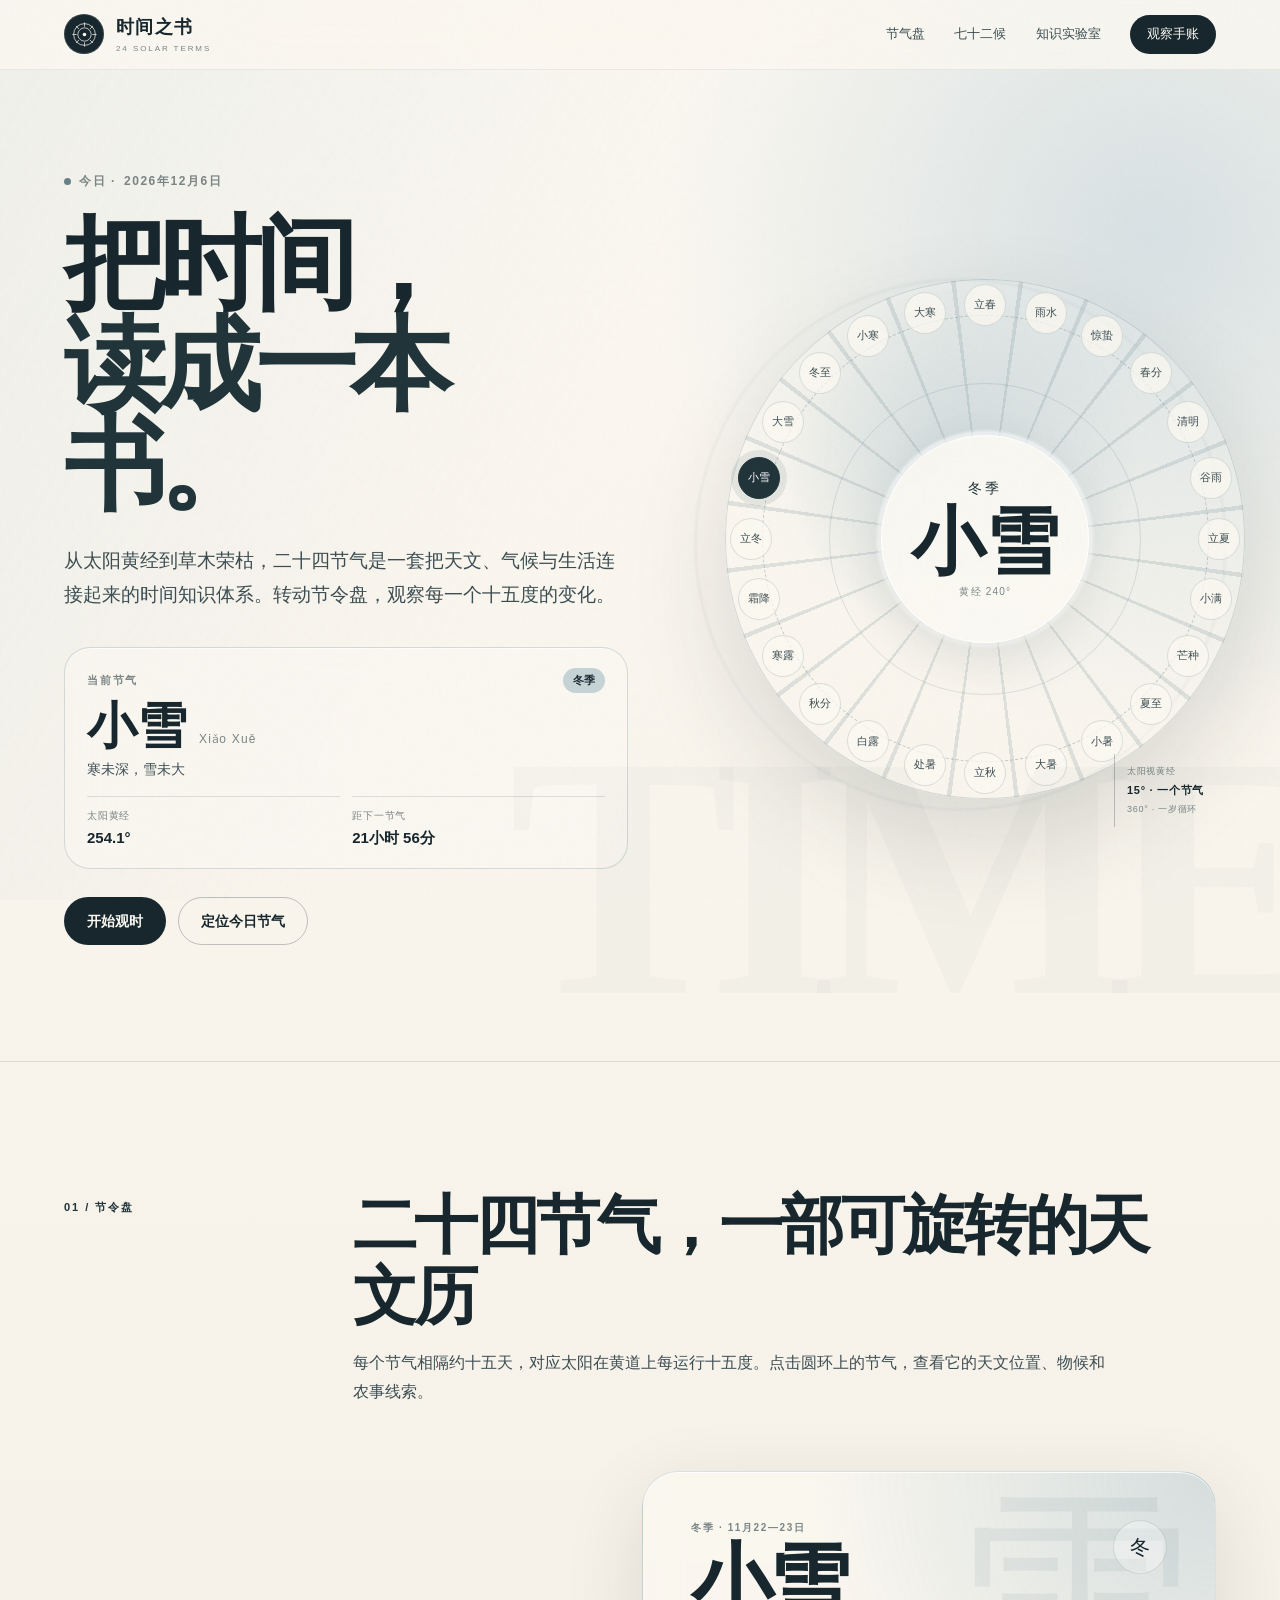
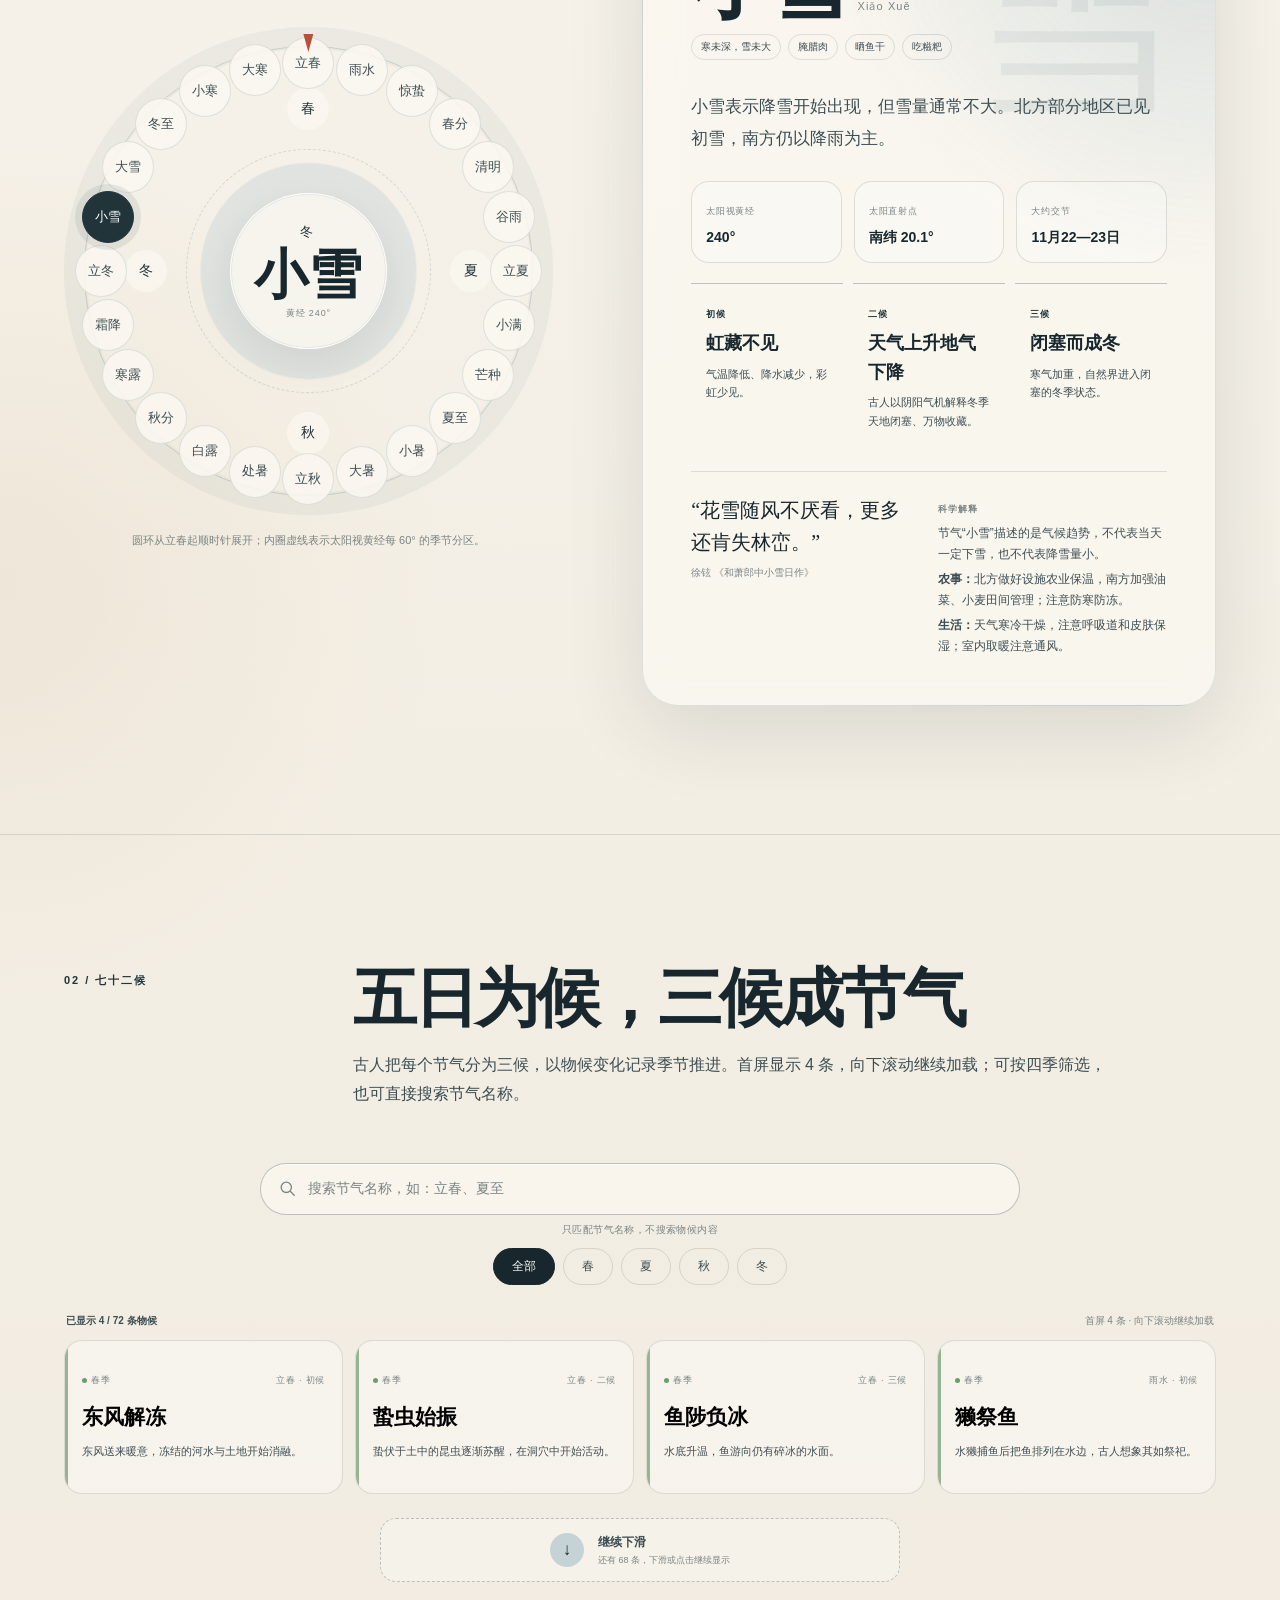
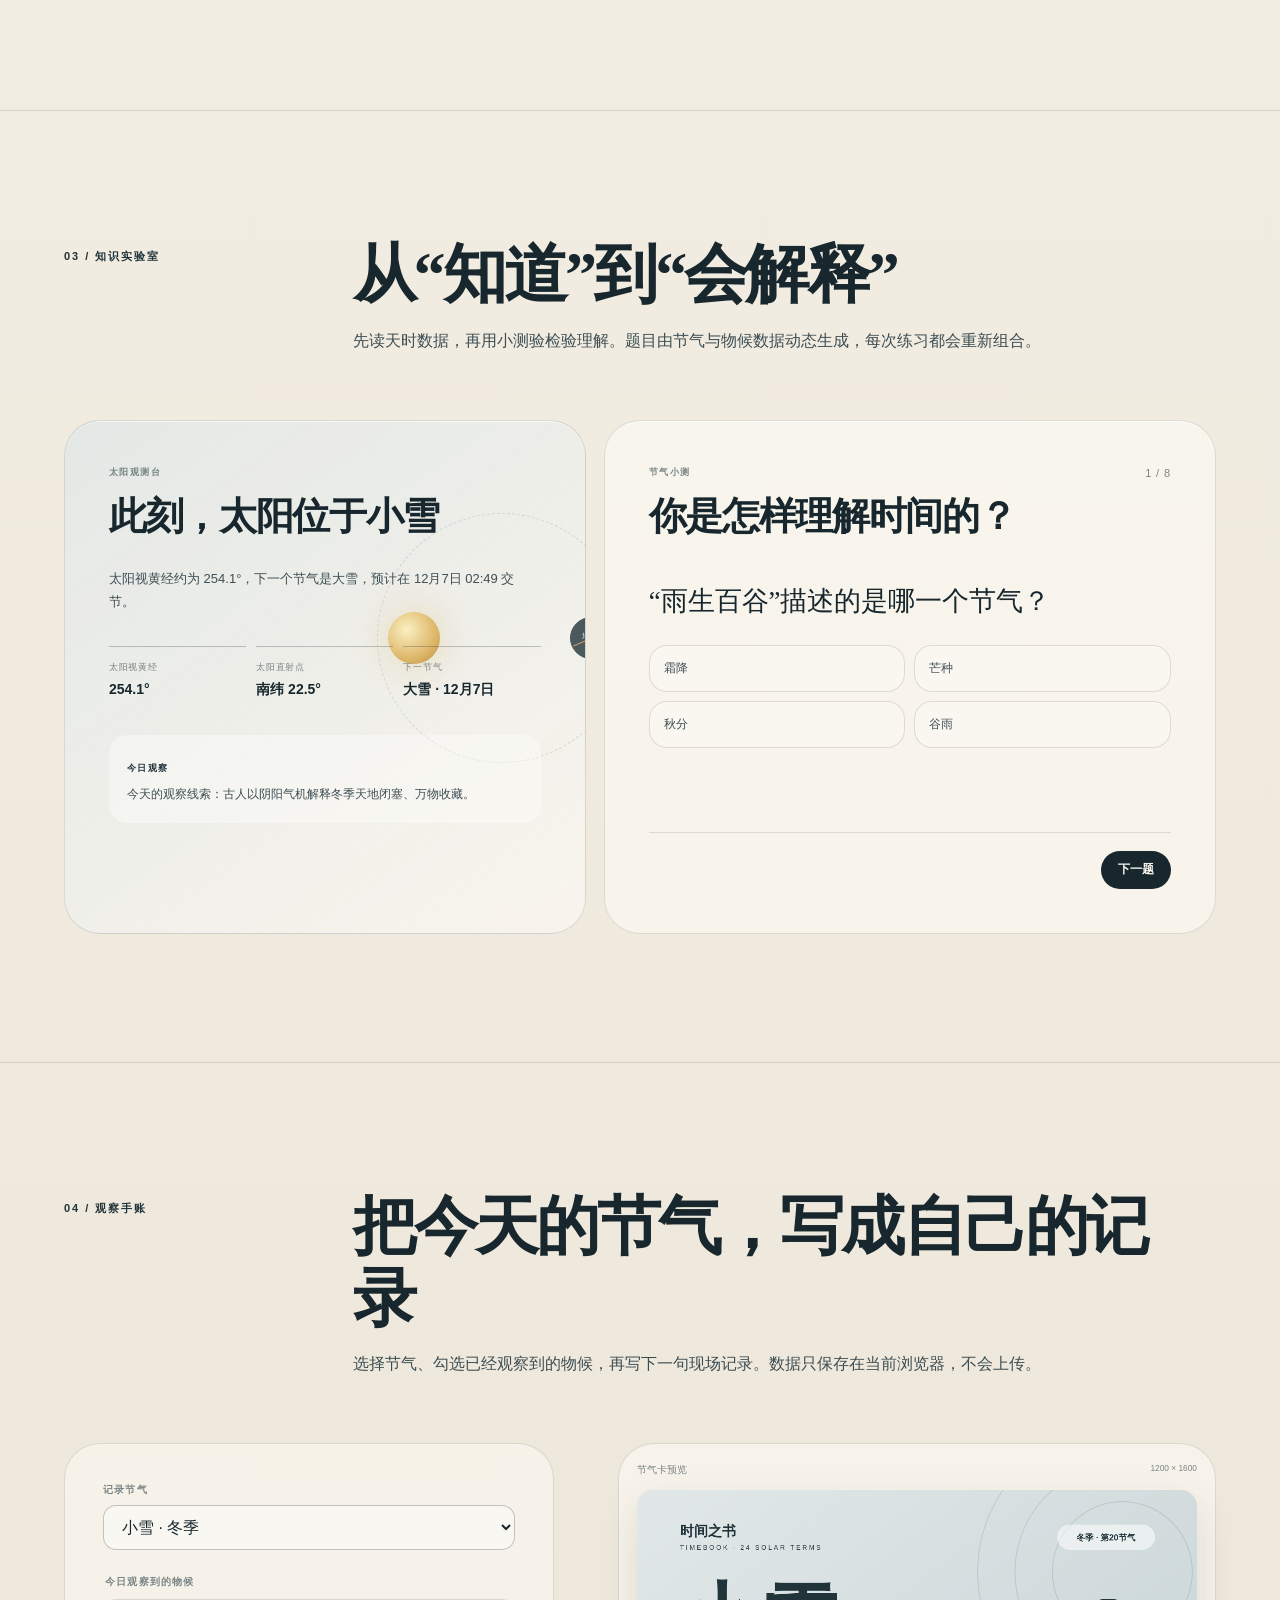
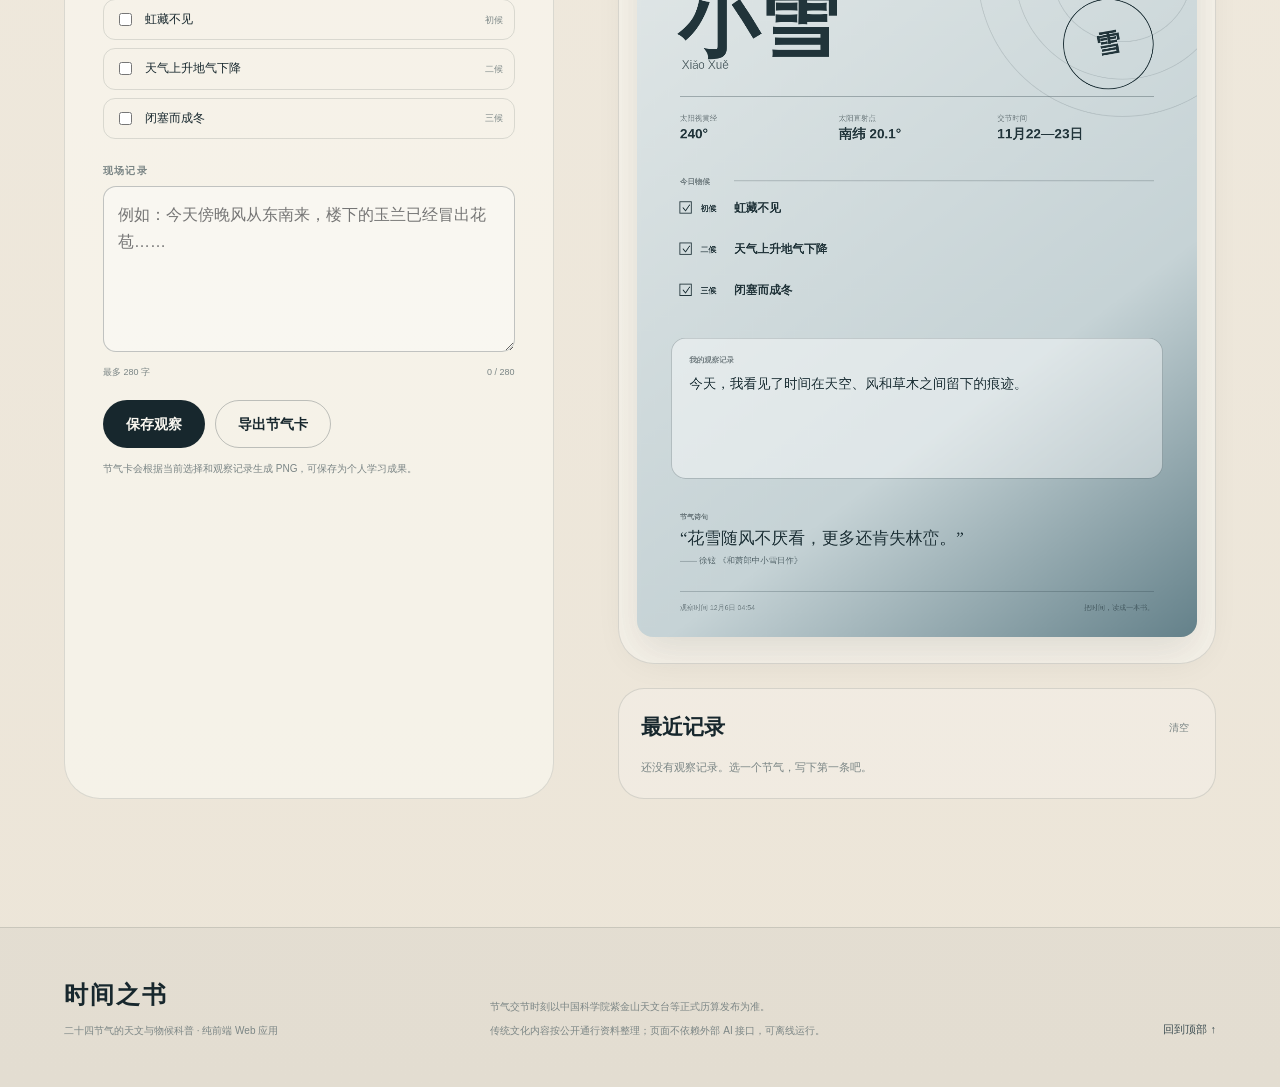
==== commit e6070243: "Prevent stale cache and gate pentad lazy loading" ====
--- a/时间之书_离线版.html
+++ b/时间之书_离线版.html
@@ -1224,6 +1224,7 @@
     pentadFilter: 'all',
     pentadQuery: '',
     pentadVisibleCount: PENTAD_PAGE_SIZE,
+    pentadLoadArmed: false,
     journal: loadJournal(),
     quiz: null
   };
@@ -1548,7 +1549,10 @@
 
   function applyPentadFilter(filter = state.pentadFilter, reset = false) {
     state.pentadFilter = filter;
-    if (reset) state.pentadVisibleCount = PENTAD_PAGE_SIZE;
+    if (reset) {
+      state.pentadVisibleCount = PENTAD_PAGE_SIZE;
+      state.pentadLoadArmed = false;
+    }
 
     $$('.season-button').forEach(button => {
       button.classList.toggle('is-active', button.dataset.season === filter);
@@ -1609,13 +1613,33 @@
     applyPentadFilter(state.pentadFilter);
   }
 
+  function maybeLoadMorePentads() {
+    const zone = $('#pentadLoadZone');
+    if (!state.pentadLoadArmed || !zone || zone.hidden) return;
+    const rect = zone.getBoundingClientRect();
+    const isNearViewport = rect.top <= window.innerHeight + 20 && rect.bottom >= 0;
+    if (!isNearViewport) return;
+    state.pentadLoadArmed = false;
+    loadMorePentads();
+  }
+
   function setupPentadObserver() {
     const zone = $('#pentadLoadZone');
     if (!zone || !('IntersectionObserver' in window)) return;
     const observer = new IntersectionObserver(entries => {
-      if (entries.some(entry => entry.isIntersecting)) loadMorePentads();
-    }, { rootMargin: '0px 0px 160px 0px', threshold: 0.01 });
+      if (entries.some(entry => entry.isIntersecting)) maybeLoadMorePentads();
+    }, { rootMargin: '0px', threshold: 0.2 });
     observer.observe(zone);
+
+    const armLoad = () => {
+      state.pentadLoadArmed = true;
+      window.requestAnimationFrame(maybeLoadMorePentads);
+    };
+    window.addEventListener('wheel', armLoad, { passive: true });
+    window.addEventListener('touchmove', armLoad, { passive: true });
+    window.addEventListener('keydown', event => {
+      if (['PageDown', 'ArrowDown', ' ', 'Spacebar'].includes(event.key)) armLoad();
+    });
   }
 
   function shuffle(items) {
@@ -2165,7 +2189,14 @@
 
   function registerServiceWorker() {
     if ('serviceWorker' in navigator && location.protocol.startsWith('http')) {
-      navigator.serviceWorker.register('./sw.js').catch(() => {});
+      const hadController = Boolean(navigator.serviceWorker.controller);
+      let refreshing = false;
+      navigator.serviceWorker.addEventListener('controllerchange', () => {
+        if (!hadController || refreshing) return;
+        refreshing = true;
+        window.location.reload();
+      });
+      navigator.serviceWorker.register('./sw.js').then(registration => registration.update()).catch(() => {});
     }
   }
 
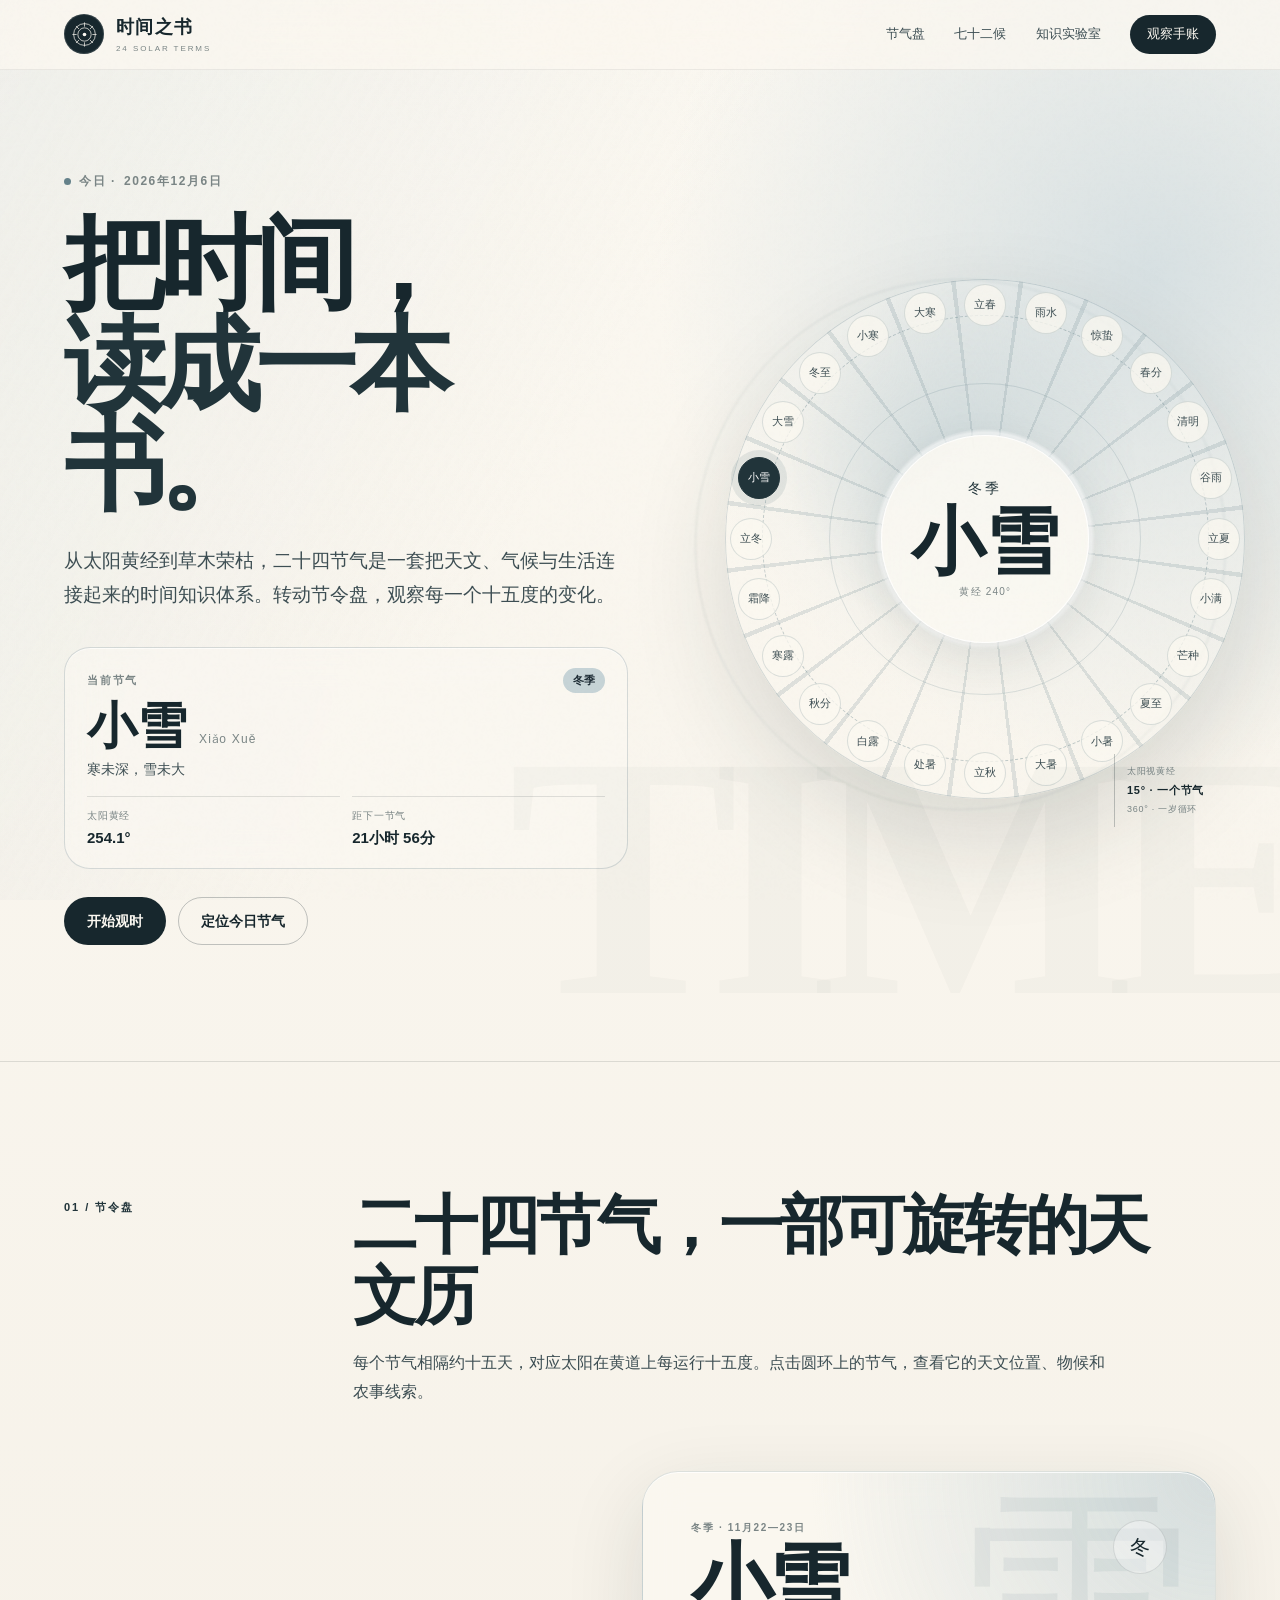
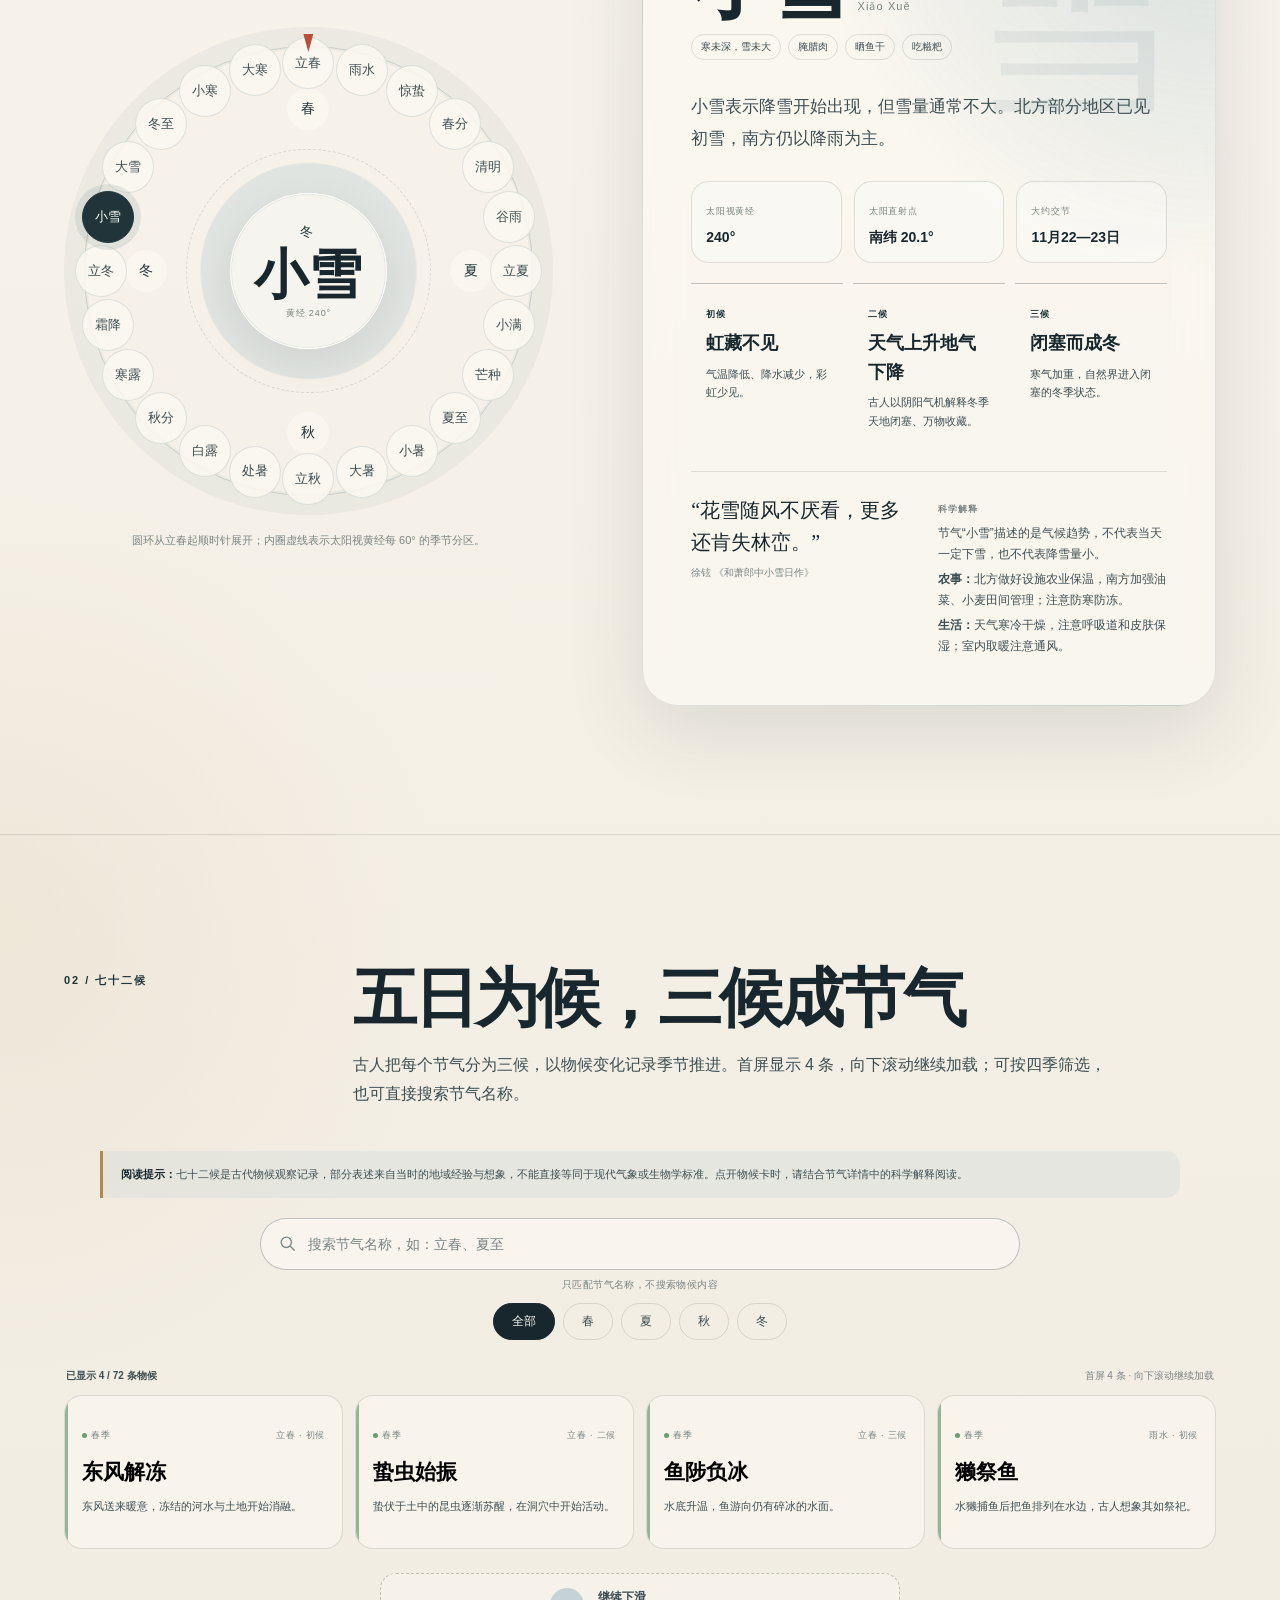
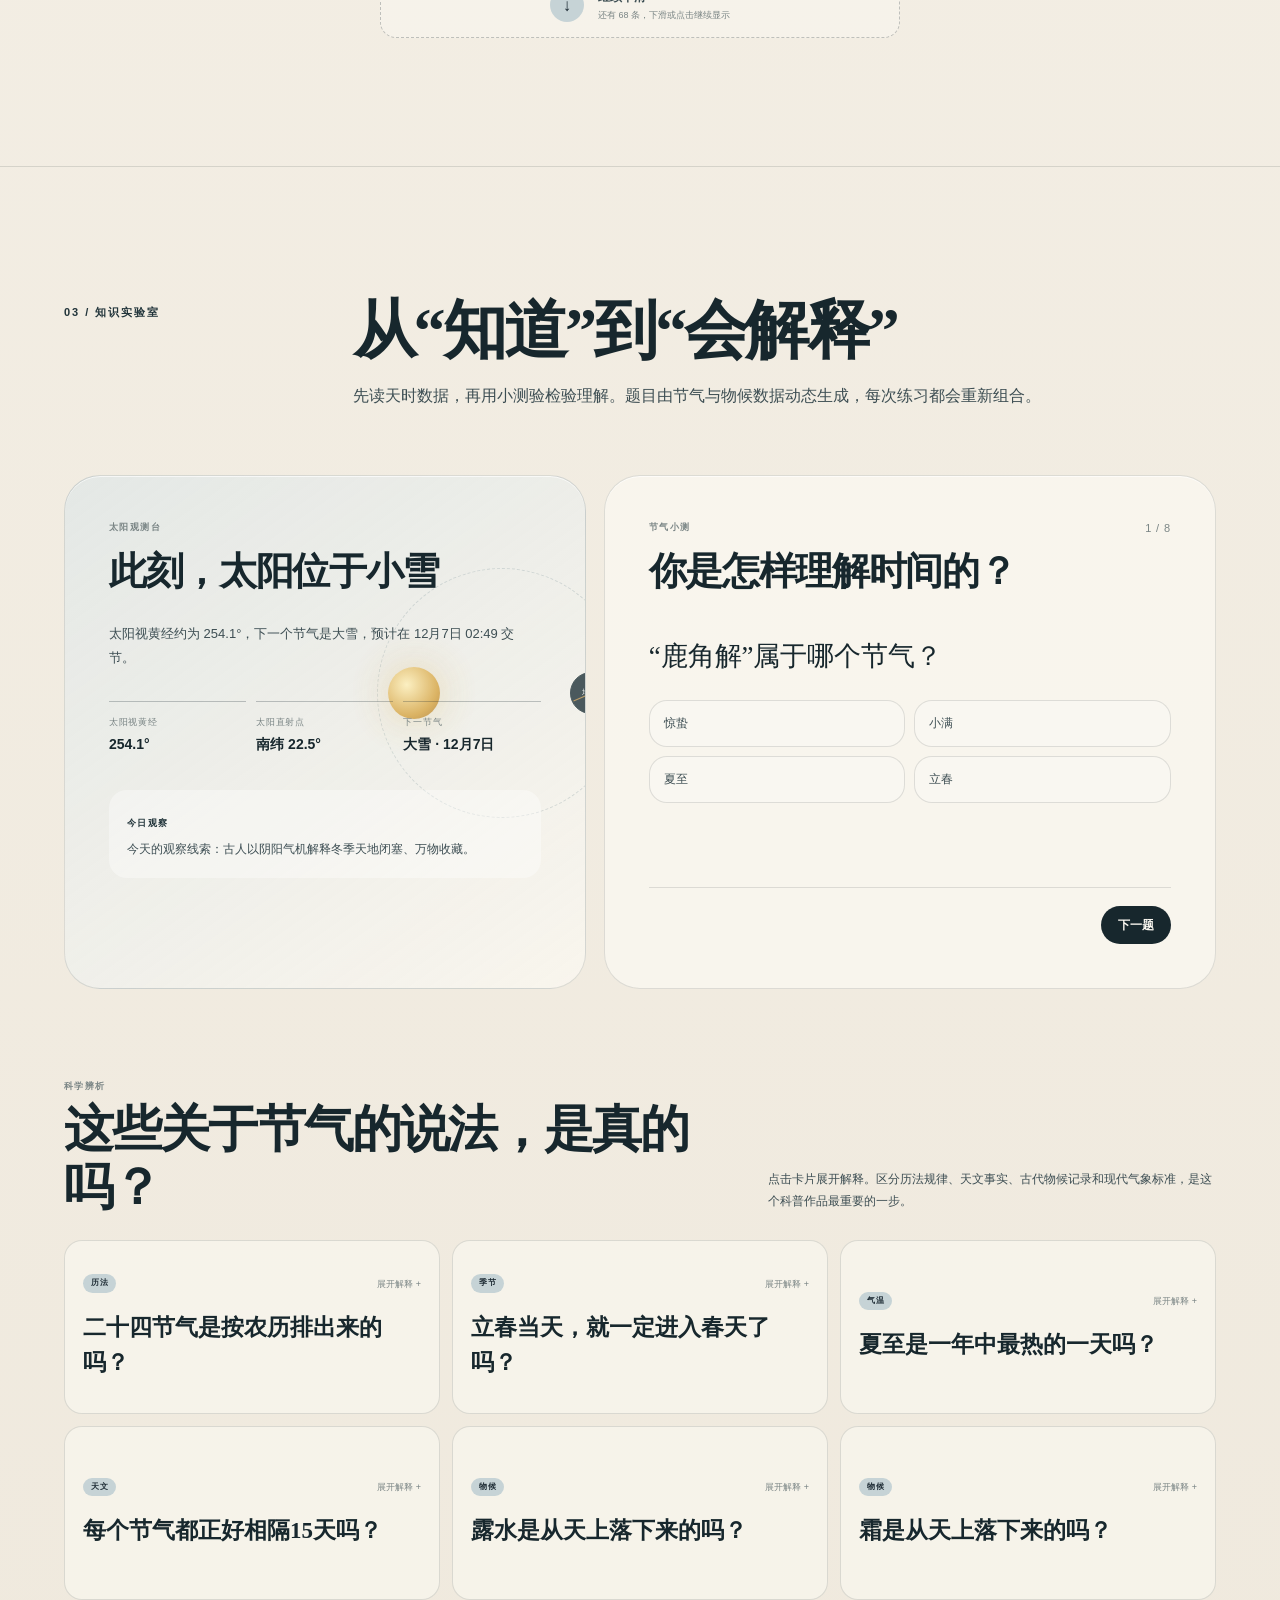
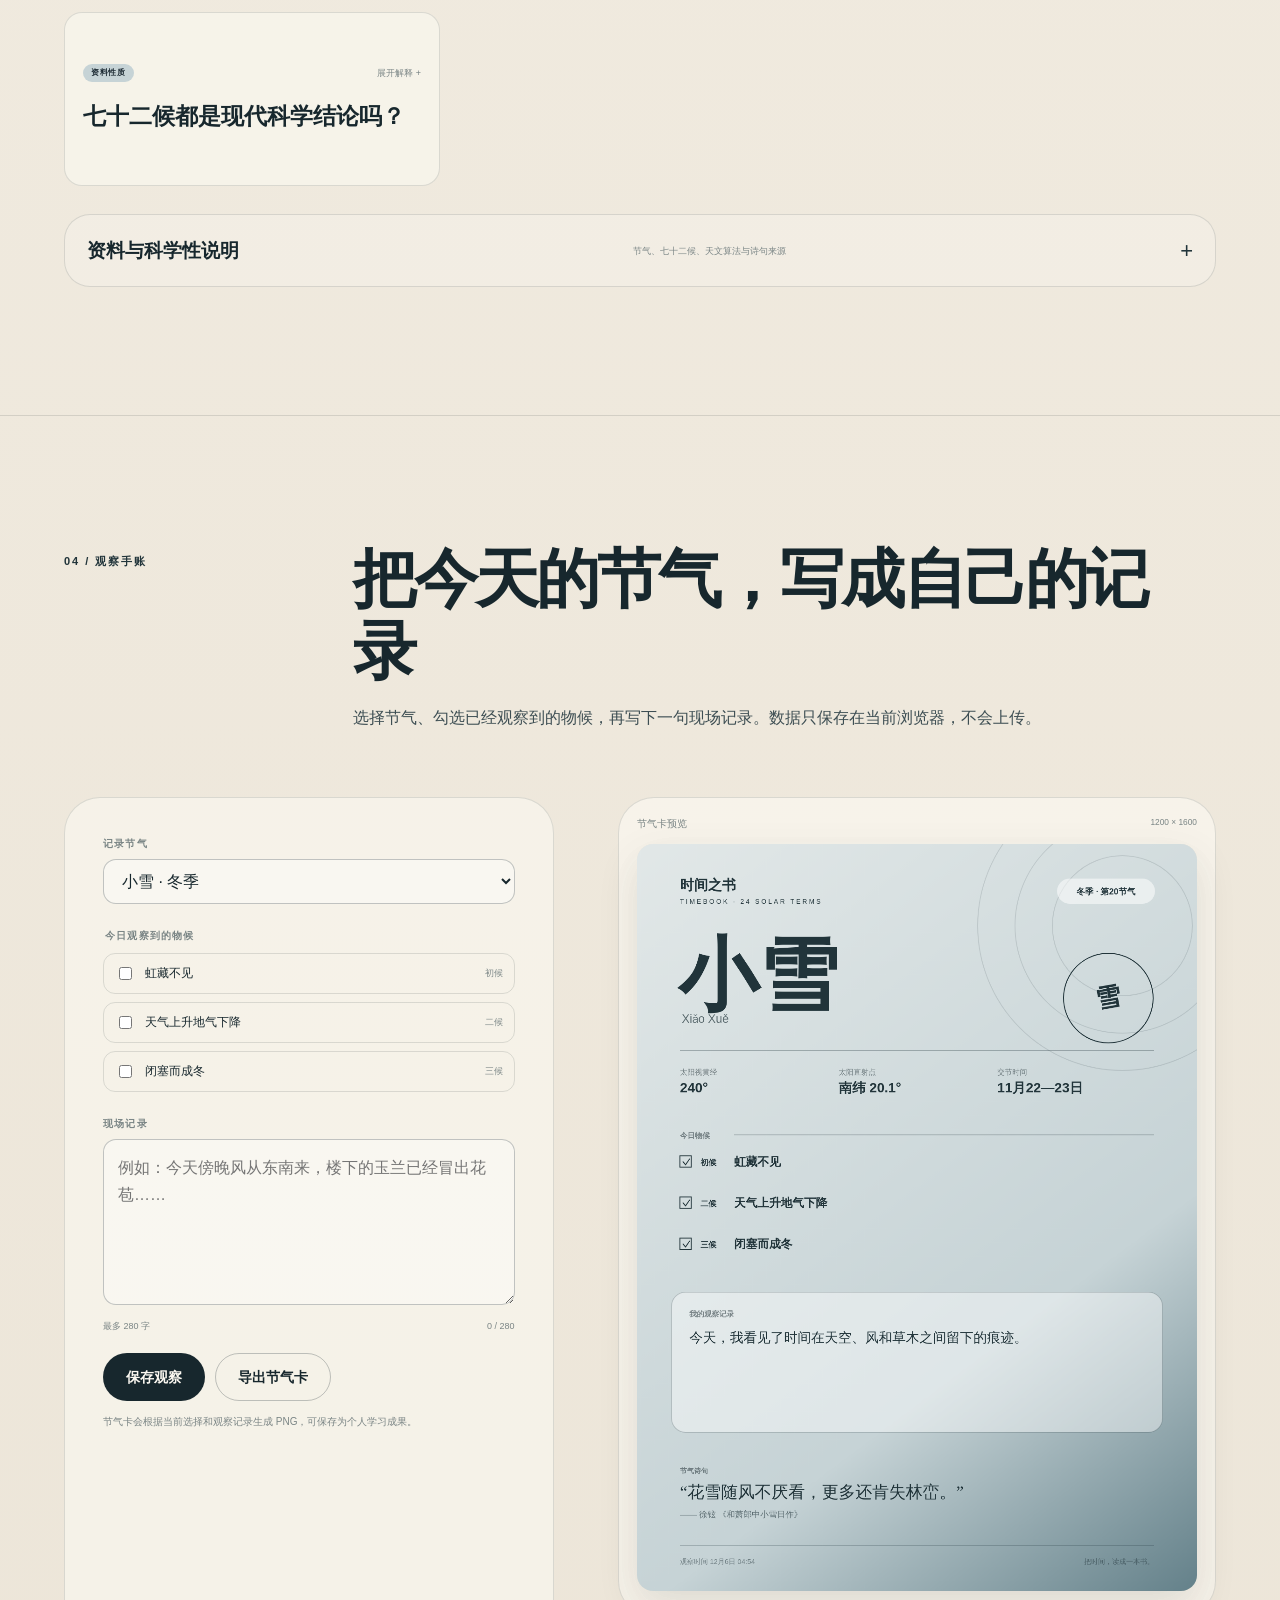
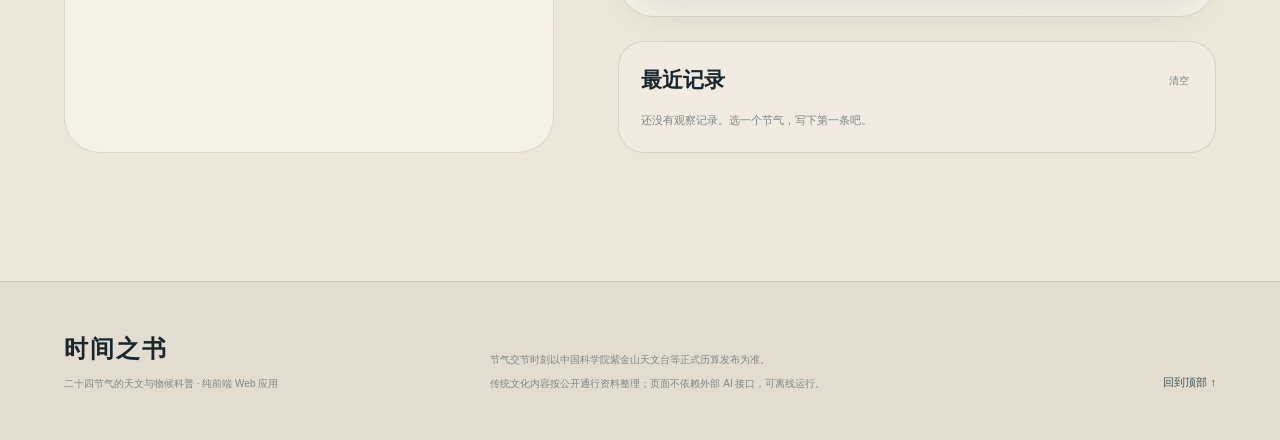
==== commit 18c54a34: "Add science misconceptions and adaptive learning profile" ====
--- a/时间之书_离线版.html
+++ b/时间之书_离线版.html
@@ -544,6 +544,199 @@
   .pentad-load-zone { width: 100%; }
 }
 
+/* 科学性说明、学习画像与误区辨析 */
+.pentad-science-note {
+  max-width: 1080px;
+  margin: -22px auto 30px;
+  padding: 14px 18px;
+  border-left: 3px solid var(--gold);
+  border-radius: 0 14px 14px 0;
+  background: color-mix(in srgb, var(--season-soft) 28%, transparent);
+  color: var(--ink-soft);
+  font-size: 11px;
+  line-height: 1.75;
+}
+.pentad-science-note strong { color: var(--ink); }
+.learning-profile {
+  margin-top: 22px;
+  padding: 15px 16px;
+  border: 1px solid color-mix(in srgb, var(--accent) 24%, transparent);
+  border-radius: 16px;
+  background: color-mix(in srgb, var(--season-soft) 32%, transparent);
+}
+.learning-profile-head {
+  display: flex;
+  align-items: center;
+  justify-content: space-between;
+  gap: 16px;
+  color: var(--accent-deep);
+  font-size: 10px;
+  font-weight: 750;
+  letter-spacing: .1em;
+}
+.learning-profile-head small { color: var(--muted); font-size: 9px; font-weight: 500; letter-spacing: .02em; }
+.learning-bars, .quiz-mastery .learning-bars { display: grid; gap: 8px; margin-top: 12px; }
+.mastery-row {
+  display: grid;
+  grid-template-columns: 42px minmax(0, 1fr) 38px;
+  align-items: center;
+  gap: 9px;
+  color: var(--ink-soft);
+  font-size: 10px;
+}
+.mastery-row b { text-align: right; color: var(--ink); font-size: 10px; }
+.mastery-track {
+  height: 6px;
+  overflow: hidden;
+  border-radius: 999px;
+  background: rgba(23, 39, 45, .1);
+}
+.mastery-track i {
+  display: block;
+  height: 100%;
+  border-radius: inherit;
+  background: linear-gradient(90deg, var(--accent), var(--gold));
+  transition: width .5s ease;
+}
+.learning-recommendation {
+  margin: 12px 0 0 !important;
+  color: var(--ink-soft) !important;
+  font-size: 10px !important;
+  line-height: 1.65 !important;
+}
+.quiz-result { display: block; min-height: 0; text-align: left; }
+.quiz-result-inner { display: grid; gap: 3px; }
+.quiz-result .quiz-score { text-align: center; }
+.quiz-result > .quiz-result-inner > p:first-of-type { text-align: center; }
+.quiz-mastery {
+  margin-top: 18px;
+  padding: 15px 16px;
+  border: 1px solid var(--line);
+  border-radius: 15px;
+  background: rgba(255,255,255,.25);
+}
+.quiz-mastery .mastery-row { grid-template-columns: 38px minmax(0, 1fr) 38px; }
+.quiz-recommendation {
+  margin: 13px 0 0 !important;
+  padding: 12px 14px;
+  border-radius: 13px;
+  background: color-mix(in srgb, var(--season-soft) 38%, transparent);
+  color: var(--ink-soft) !important;
+  font-size: 10px !important;
+  line-height: 1.7 !important;
+}
+.quiz-result-inner > .button { justify-self: center; margin-top: 20px; }
+.myth-section { margin-top: clamp(54px, 7vw, 96px); }
+.myth-heading {
+  display: grid;
+  grid-template-columns: minmax(0, 1fr) minmax(280px, .7fr);
+  align-items: end;
+  gap: clamp(24px, 5vw, 72px);
+  max-width: 1320px;
+  margin: 0 auto 24px;
+}
+.myth-heading h3 {
+  margin: 7px 0 0;
+  font-family: var(--serif);
+  font-size: clamp(30px, 4vw, 50px);
+  font-weight: 600;
+  letter-spacing: -.04em;
+  line-height: 1.16;
+}
+.myth-heading > p {
+  margin: 0 0 4px;
+  color: var(--ink-soft);
+  font-size: 12px;
+  line-height: 1.8;
+}
+.myth-grid {
+  display: grid;
+  grid-template-columns: repeat(3, minmax(0, 1fr));
+  gap: 12px;
+  max-width: 1320px;
+  margin: 0 auto;
+  align-items: start;
+}
+.myth-card {
+  display: block;
+  min-height: 174px;
+  padding: 18px;
+  border: 1px solid var(--line);
+  border-radius: var(--radius-md);
+  background: color-mix(in srgb, var(--paper-light) 62%, transparent);
+  color: var(--ink);
+  text-align: left;
+  cursor: pointer;
+  transition: border-color .22s ease, background .22s ease, box-shadow .22s ease, transform .22s ease;
+}
+.myth-card:hover { transform: translateY(-2px); border-color: color-mix(in srgb, var(--accent) 48%, transparent); box-shadow: var(--shadow-card); }
+.myth-card.is-open { border-color: var(--accent); background: color-mix(in srgb, var(--season-soft) 34%, var(--paper-light)); }
+.myth-card-top { display: flex; align-items: center; justify-content: space-between; gap: 12px; }
+.myth-tag { padding: 3px 8px; border-radius: 999px; background: var(--season-soft); color: var(--season-ink); font-size: 8px; font-weight: 750; letter-spacing: .08em; }
+.myth-toggle { color: var(--muted); font-size: 9px; }
+.myth-question {
+  display: block;
+  margin-top: 18px;
+  font-family: var(--serif);
+  font-size: clamp(18px, 1.8vw, 23px);
+  font-weight: 600;
+  line-height: 1.5;
+}
+.myth-answer {
+  display: grid;
+  grid-template-rows: 0fr;
+  opacity: 0;
+  margin-top: 0;
+  transition: grid-template-rows .28s ease, opacity .22s ease, margin-top .28s ease;
+}
+.myth-answer-inner { overflow: hidden; display: grid; gap: 7px; }
+.myth-answer strong { display: block; padding-top: 14px; color: var(--accent-deep); font-size: 11px; line-height: 1.65; }
+.myth-answer-inner > span { display: block; color: var(--ink-soft); font-size: 10px; line-height: 1.75; }
+.myth-card.is-open .myth-answer { grid-template-rows: 1fr; opacity: 1; margin-top: 2px; }
+.source-panel {
+  max-width: 1320px;
+  margin: 28px auto 0;
+  border: 1px solid var(--line);
+  border-radius: var(--radius-lg);
+  background: rgba(255,255,255,.2);
+}
+.source-panel summary {
+  display: flex;
+  align-items: center;
+  justify-content: space-between;
+  gap: 20px;
+  padding: 18px 22px;
+  cursor: pointer;
+  list-style: none;
+}
+.source-panel summary::-webkit-details-marker { display: none; }
+.source-panel summary span { font-family: var(--serif); font-size: 19px; font-weight: 600; }
+.source-panel summary small { color: var(--muted); font-size: 9px; }
+.source-panel summary::after { content: "+"; color: var(--accent-deep); font-size: 22px; }
+.source-panel[open] summary::after { content: "−"; }
+.source-content {
+  display: grid;
+  grid-template-columns: 1fr 1fr;
+  gap: 14px;
+  padding: 0 22px 22px;
+}
+.source-content > div { padding: 15px 16px; border-top: 1px solid var(--line); }
+.source-content h4 { margin: 0 0 7px; color: var(--accent-deep); font-size: 11px; font-weight: 750; letter-spacing: .06em; }
+.source-content p { margin: 0; color: var(--ink-soft); font-size: 10px; line-height: 1.75; }
+@media (max-width: 1000px) {
+  .myth-grid { grid-template-columns: repeat(2, minmax(0, 1fr)); }
+  .myth-heading { grid-template-columns: 1fr; gap: 12px; }
+}
+@media (max-width: 760px) {
+  .pentad-science-note { margin-top: -10px; }
+  .myth-grid, .source-content { grid-template-columns: 1fr; }
+  .myth-card { min-height: 0; }
+  .source-panel summary { align-items: flex-start; flex-direction: column; gap: 4px; }
+  .source-panel summary::after { position: absolute; right: 22px; }
+  .source-panel summary { position: relative; }
+}
+.learning-profile[hidden] { display: none !important; }
+
   </style>
 </head>
 <body>
@@ -658,6 +851,8 @@
         </div>
       </header>
 
+      <p class="pentad-science-note"><strong>阅读提示：</strong>七十二候是古代物候观察记录，部分表述来自当时的地域经验与想象，不能直接等同于现代气象或生物学标准。点开物候卡时，请结合节气详情中的科学解释阅读。</p>
+
       <div class="pentad-tools">
         <label class="pentad-search" for="pentadSearch">
           <svg viewBox="0 0 24 24" aria-hidden="true"><circle cx="10.5" cy="10.5" r="6.5"></circle><path d="m15.5 15.5 5 5"></path></svg>
@@ -725,6 +920,14 @@
             </div>
             <span class="quiz-progress" id="quizProgress">1 / 8</span>
           </div>
+          <div class="learning-profile" id="learningProfile" hidden>
+            <div class="learning-profile-head">
+              <span>最近学习画像</span>
+              <small id="learningProfileDate"></small>
+            </div>
+            <div class="learning-bars" id="learningProfileBars"></div>
+            <p class="learning-recommendation" id="learningRecommendation"></p>
+          </div>
           <div class="quiz-body" id="quizBody"></div>
           <div class="quiz-footer">
             <span id="quizFeedback" role="status" aria-live="polite"></span>
@@ -732,6 +935,42 @@
           </div>
         </article>
       </div>
+
+      <section class="myth-section" id="scienceMyths" aria-labelledby="myth-title">
+        <div class="myth-heading">
+          <div>
+            <div class="card-label">科学辨析</div>
+            <h3 id="myth-title">这些关于节气的说法，是真的吗？</h3>
+          </div>
+          <p>点击卡片展开解释。区分历法规律、天文事实、古代物候记录和现代气象标准，是这个科普作品最重要的一步。</p>
+        </div>
+        <div class="myth-grid" id="mythGrid"></div>
+      </section>
+
+      <details class="source-panel" id="sourcePanel">
+        <summary>
+          <span>资料与科学性说明</span>
+          <small>节气、七十二候、天文算法与诗句来源</small>
+        </summary>
+        <div class="source-content">
+          <div>
+            <h4>节气与七十二候</h4>
+            <p>二十四节气名称、顺序和七十二候按公开通行的中国传统历法资料整理。七十二候属于古代物候观察体系，受地域、年代和观察条件影响，部分表述带有比喻或想象成分，不作为现代气象、农业或生物学结论使用。</p>
+          </div>
+          <div>
+            <h4>天文计算</h4>
+            <p>页面中的太阳视黄经与交节时刻由前端低阶天文近似算法计算，用于交互演示和科普说明。正式历算、交节时刻和节气日期，以中国科学院紫金山天文台等权威机构发布的历书为准。</p>
+          </div>
+          <div>
+            <h4>诗句与视觉素材</h4>
+            <p>古典诗句来自公版古典文学作品，页面标注作者与篇名；正式提交前仍需逐条核对版本和断句。当前视觉由 CSS、SVG 与 Canvas 原创绘制，未使用来源不明的第三方图片。</p>
+          </div>
+          <div>
+            <h4>使用边界</h4>
+            <p>本作品适合传统文化、天文与自然观察学习，不构成医疗、养生、农事或气象预报建议。涉及真实生产与健康决策时，应以专业机构和当期预报为准。</p>
+          </div>
+        </div>
+      </details>
     </section>
 
     <section class="section journal-section" id="journal" aria-labelledby="journal-title">
@@ -1197,6 +1436,50 @@
         { name: '水泽腹坚', note: '水域结冰厚实，冰层延伸到水中央。' }
       ]
     }
+  ],
+  misconceptions: [
+    {
+      id: 'lunar-calendar', tag: '历法',
+      myth: '二十四节气是按农历排出来的吗？',
+      truth: '不是。节气的核心依据是太阳周年运动与太阳黄经。',
+      explain: '二十四节气把太阳在黄道上的视位置每15°划分为一个节点，因此它在公历中的日期相对稳定，而在农历中会前后移动。农历是阴阳合历，节气并不是单纯按月亮周期排列。'
+    },
+    {
+      id: 'lichun-spring', tag: '季节',
+      myth: '立春当天，就一定进入春天了吗？',
+      truth: '不是。节气立春不等于气象学入春。',
+      explain: '气象学通常以连续5天日平均气温稳定达到10℃以上作为春季开始标准。中国南北跨度大，立春时华南可能已有春意，北方仍可能冰天雪地。'
+    },
+    {
+      id: 'xiazhi-hottest', tag: '气温',
+      myth: '夏至是一年中最热的一天吗？',
+      truth: '不是。夏至只是北半球白昼最长、正午太阳高度较高的一天。',
+      explain: '地表热量累积有滞后效应。夏至之后，北半球接收的太阳辐射仍大于散失，气温通常还会继续升高，最热时段常出现在三伏天。'
+    },
+    {
+      id: 'term-days', tag: '天文',
+      myth: '每个节气都正好相隔15天吗？',
+      truth: '不是。节气按太阳黄经每15°划分，而不是按固定天数划分。',
+      explain: '地球绕日轨道是椭圆，太阳视运动速度并不完全均匀，因此相邻节气的实际间隔通常约为14—16天。页面中的“约十五天”是通俗说法。'
+    },
+    {
+      id: 'dew-from-sky', tag: '物候',
+      myth: '露水是从天上落下来的吗？',
+      truth: '不是。露是近地面空气中的水汽在较冷物体表面凝结形成的小水滴。',
+      explain: '晴朗少云的夜晚，地面和植物表面辐射降温较快，贴近表面的空气达到露点后，水汽凝结成露。它不是降雨。'
+    },
+    {
+      id: 'frost-fall', tag: '物候',
+      myth: '霜是从天上落下来的吗？',
+      truth: '不是。霜是近地面水汽在低温物体表面凝华形成的冰晶。',
+      explain: '当物体表面温度低于0℃，水汽可能直接凝华成霜。霜和露都与近地面冷却有关，但形成机制和温度条件不同。'
+    },
+    {
+      id: 'pentad-science', tag: '资料性质',
+      myth: '七十二候都是现代科学结论吗？',
+      truth: '不是。它是古代长期物候观察的整理，不是现代气象或生物学标准。',
+      explain: '七十二候包含真实观察经验，也包含地域差异、时代局限和比喻性想象。阅读时应把它看作传统文化中的时间观察体系，并与现代科学解释相互参照。'
+    }
   ]
 };
 
@@ -1213,7 +1496,9 @@
   const DAY_MS = 86400000;
   const RAD = Math.PI / 180;
   const STORAGE_KEY = 'timebook.journal.v1';
+  const LEARNING_STORAGE_KEY = 'timebook.learning.v1';
   const quizLength = 8;
+  const DIMENSIONS = { astronomy: '天文', phenology: '物候', culture: '文化' };
   const PENTAD_PAGE_SIZE = 4;
 
   const state = {
@@ -1226,6 +1511,7 @@
     pentadVisibleCount: PENTAD_PAGE_SIZE,
     pentadLoadArmed: false,
     journal: loadJournal(),
+    learningProfile: loadLearningProfile(),
     quiz: null
   };
 
@@ -1656,68 +1942,208 @@
     return shuffle([correct, ...others]);
   }
 
+  function createDimensionStats() {
+    return Object.fromEntries(Object.keys(DIMENSIONS).map(key => [key, { correct: 0, total: 0 }]));
+  }
+
   function buildQuiz() {
     const termNames = TERMS.map(term => term.name);
-    const pentadQuestions = shuffle(TERMS).slice(0, 3).map(term => {
+    const pentadQuestions = shuffle(TERMS).slice(0, 4).map(term => {
       const pentad = term.pentads[Math.floor(Math.random() * term.pentads.length)];
       return {
+        dimension: 'phenology',
         prompt: `“${pentad.name}”属于哪个节气？`,
         options: makeOptions(term.name, termNames),
         correct: term.name,
         explain: `“${pentad.name}”是${term.name}的三候之一：${pentad.note}`
       };
     });
-    const bank = [
+
+    const astronomyBank = [
       {
-        prompt: '二十四节气中，排在第一的是哪一个？',
-        options: makeOptions('立春', termNames),
-        correct: '立春',
-        explain: '立春是二十四节气之首，太阳到达黄经315°时交节。'
-      },
-      {
+        dimension: 'astronomy',
         prompt: '北半球白昼通常最长的是哪一个节气？',
         options: makeOptions('夏至', termNames),
         correct: '夏至',
         explain: '夏至时太阳直射北回归线，北半球白昼达到全年最长。'
       },
       {
+        dimension: 'astronomy',
         prompt: '北半球白昼通常最短的是哪一个节气？',
         options: makeOptions('冬至', termNames),
         correct: '冬至',
         explain: '冬至时太阳直射南回归线，北半球白昼达到全年最短。'
       },
       {
+        dimension: 'astronomy',
         prompt: '太阳视黄经为0°时，对应哪一个节气？',
         options: makeOptions('春分', termNames),
         correct: '春分',
         explain: '春分时太阳黄经为0°，太阳直射赤道，昼夜接近等长。'
       },
       {
+        dimension: 'astronomy',
         prompt: '太阳视黄经为90°时，对应哪一个节气？',
         options: makeOptions('夏至', termNames),
         correct: '夏至',
         explain: '夏至的太阳视黄经为90°，太阳直射点位于北回归线附近。'
       },
       {
+        dimension: 'astronomy',
         prompt: '太阳黄经每变化多少度，进入下一个节气？',
         options: ['10°', '15°', '20°', '30°'],
         correct: '15°',
-        explain: '一个回归年约360°，分为24个节气，每个节气对应太阳黄经变化15°。'
+        explain: '一个回归年约360°，分为二十四节气，每个节气对应太阳黄经变化15°。'
       },
       {
+        dimension: 'astronomy',
+        prompt: '太阳直射赤道、昼夜接近等长，最接近哪两个节气？',
+        options: ['春分与秋分', '夏至与冬至', '立春与立秋', '小满与大暑'],
+        correct: '春分与秋分',
+        explain: '春分和秋分的太阳视黄经分别为0°和180°，太阳直射赤道附近。'
+      }
+    ];
+
+    const phenologyBank = [
+      {
+        dimension: 'phenology',
         prompt: '按照传统物候体系，一个节气包含几候？',
         options: ['2候', '3候', '4候', '5候'],
         correct: '3候',
         explain: '五日为一候，三候为一个节气，二十四节气共对应七十二候。'
       },
       {
+        dimension: 'phenology',
+        prompt: '以下哪一项属于立春的初候？',
+        options: makeOptions('东风解冻', ['东风解冻', '桃始华', '鹿角解', '水始冰']),
+        correct: '东风解冻',
+        explain: '立春三候为“东风解冻、蛰虫始振、鱼陟负冰”。'
+      },
+      {
+        dimension: 'phenology',
+        prompt: '“腐草为萤”被列在哪个节气的物候中？',
+        options: makeOptions('大暑', termNames),
+        correct: '大暑',
+        explain: '“腐草为萤”是大暑初候，反映古人对萤火虫出现时节的观察与想象。'
+      }
+    ];
+
+    const cultureBank = [
+      {
+        dimension: 'culture',
+        prompt: '“清明时节雨纷纷”描写的是哪个节气？',
+        options: makeOptions('清明', termNames),
+        correct: '清明',
+        explain: '这句诗出自杜牧《清明》，清明兼具节气与节日的文化属性。'
+      },
+      {
+        dimension: 'culture',
+        prompt: '“咬春”“打春牛”主要对应哪个节气？',
+        options: makeOptions('立春', termNames),
+        correct: '立春',
+        explain: '立春有迎春、咬春、打春牛等传统习俗，表达对春耕和丰收的期盼。'
+      },
+      {
+        dimension: 'culture',
+        prompt: '冬至时节常见的“吃饺子、吃汤圆”属于哪类文化内容？',
+        options: ['饮食习俗', '天文观测', '物候记录', '农具制作'],
+        correct: '饮食习俗',
+        explain: '不同地区在冬至形成吃饺子、汤圆等饮食传统，体现节气与日常生活的联系。'
+      },
+      {
+        dimension: 'culture',
         prompt: '“雨生百谷”描述的是哪一个节气？',
         options: makeOptions('谷雨', termNames),
         correct: '谷雨',
         explain: '谷雨是春季最后一个节气，降水增多，适宜谷物生长。'
       }
     ];
-    return shuffle([...bank, ...pentadQuestions]).slice(0, quizLength);
+
+    const pick = (pool, count) => shuffle(pool).slice(0, count);
+    return shuffle([
+      ...pick(astronomyBank, 3),
+      ...pick([...phenologyBank, ...pentadQuestions], 3),
+      ...pick(cultureBank, 2)
+    ]);
+  }
+
+  function loadLearningProfile() {
+    try {
+      const profile = JSON.parse(localStorage.getItem(LEARNING_STORAGE_KEY) || 'null');
+      if (!profile || !profile.dimensions) return null;
+      return profile;
+    } catch (error) {
+      return null;
+    }
+  }
+
+  function masteryRatio(stats) {
+    if (!stats || !stats.total) return 0;
+    return stats.correct / stats.total;
+  }
+
+  function masteryBarsHTML(dimensions) {
+    return Object.entries(DIMENSIONS).map(([key, label]) => {
+      const percent = Math.round(masteryRatio(dimensions[key]) * 100);
+      return `
+        <div class="mastery-row">
+          <span>${label}</span>
+          <div class="mastery-track"><i style="width:${percent}%"></i></div>
+          <b>${percent}%</b>
+        </div>`;
+    }).join('');
+  }
+
+  function recommendationFor(dimensions) {
+    const entries = Object.entries(DIMENSIONS)
+      .filter(([key]) => dimensions[key]?.total)
+      .map(([key, label]) => ({ key, label, ratio: masteryRatio(dimensions[key]) }))
+      .sort((a, b) => a.ratio - b.ratio);
+    if (!entries.length) return '完成一轮练习后，系统会根据答题情况给出复习建议。';
+    if (entries[0].ratio >= 0.8) return '三个维度掌握较稳，可以进入观察手账，把知识转化为真实记录。';
+    const advice = {
+      astronomy: '回到节令盘，比较春分、夏至、秋分、冬至的太阳黄经与直射点。',
+      phenology: '复习七十二候，重点观察同一节气三候之间的连续变化。',
+      culture: '阅读节气详情中的农事、习俗与诗句，把名称和传统生活联系起来。'
+    };
+    return `建议先复习${entries[0].label}维度：${advice[entries[0].key]}`;
+  }
+
+  function renderLearningProfile(profile = state.learningProfile) {
+    const wrap = $('#learningProfile');
+    if (!wrap) return;
+    if (!profile || !profile.dimensions) {
+      wrap.hidden = true;
+      return;
+    }
+    wrap.hidden = false;
+    const date = $('#learningProfileDate');
+    if (date) {
+      date.textContent = profile.date
+        ? new Intl.DateTimeFormat('zh-CN', { month: 'numeric', day: 'numeric' }).format(new Date(profile.date))
+        : '';
+    }
+    const bars = $('#learningProfileBars');
+    if (bars) bars.innerHTML = masteryBarsHTML(profile.dimensions);
+    const recommendation = $('#learningRecommendation');
+    if (recommendation) recommendation.textContent = profile.recommendation || recommendationFor(profile.dimensions);
+  }
+
+  function saveLearningProfile(quiz) {
+    const profile = {
+      date: new Date().toISOString(),
+      score: quiz.score,
+      total: quiz.questions.length,
+      dimensions: JSON.parse(JSON.stringify(quiz.dimensions)),
+      recommendation: recommendationFor(quiz.dimensions)
+    };
+    state.learningProfile = profile;
+    renderLearningProfile(profile);
+    try {
+      localStorage.setItem(LEARNING_STORAGE_KEY, JSON.stringify(profile));
+    } catch (error) {
+      // The learning result still remains available for the current page visit.
+    }
   }
 
   function startQuiz() {
@@ -1726,7 +2152,9 @@
       index: 0,
       score: 0,
       answered: false,
-      selected: null
+      selected: null,
+      dimensions: createDimensionStats(),
+      saved: false
     };
     renderQuiz();
   }
@@ -1739,6 +2167,10 @@
     if (!state.quiz) return;
     const quiz = state.quiz;
     if (quiz.index >= quiz.questions.length) {
+      if (!quiz.saved) {
+        quiz.saved = true;
+        saveLearningProfile(quiz);
+      }
       const ratio = quiz.score / quiz.questions.length;
       let message = '再读一遍物候，你会发现时间留下的线索。';
       if (ratio >= 0.9) message = '你已经能用天文位置和物候变化解释节气了。';
@@ -1746,9 +2178,14 @@
       progress.textContent = '完成';
       body.innerHTML = `
         <div class="quiz-result">
-          <div>
+          <div class="quiz-result-inner">
             <div class="quiz-score">${quiz.score} / ${quiz.questions.length}</div>
             <p>${message}</p>
+            <div class="quiz-mastery">
+              <div class="card-label">本轮掌握度</div>
+              ${masteryBarsHTML(quiz.dimensions)}
+            </div>
+            <p class="quiz-recommendation">${escapeHTML(recommendationFor(quiz.dimensions))}</p>
             <button class="button button-primary" type="button" id="quizRestartBtn">重新练习</button>
           </div>
         </div>`;
@@ -1788,7 +2225,12 @@
     const question = quiz.questions[quiz.index];
     quiz.answered = true;
     quiz.selected = option;
-    if (option === question.correct) quiz.score += 1;
+    const stats = quiz.dimensions[question.dimension];
+    if (stats) stats.total += 1;
+    if (option === question.correct) {
+      quiz.score += 1;
+      if (stats) stats.correct += 1;
+    }
     renderQuiz();
   }
 
@@ -1800,6 +2242,42 @@
     quiz.selected = null;
     renderQuiz();
   }
+  function renderMyths() {
+    const grid = $('#mythGrid');
+    if (!grid) return;
+    grid.innerHTML = (DATA.misconceptions || []).map((item, index) => `
+      <button class="myth-card" type="button" data-myth-id="${item.id}"
+        aria-expanded="false" aria-controls="myth-answer-${item.id}">
+        <span class="myth-card-top">
+          <span class="myth-tag">${escapeHTML(item.tag)}</span>
+          <span class="myth-toggle">展开解释 +</span>
+        </span>
+        <span class="myth-question">${escapeHTML(item.myth)}</span>
+        <span class="myth-answer" id="myth-answer-${item.id}">
+          <span class="myth-answer-inner">
+            <strong>${escapeHTML(item.truth)}</strong>
+            <span>${escapeHTML(item.explain)}</span>
+          </span>
+        </span>
+      </button>`).join('');
+  }
+
+  function toggleMythCard(card) {
+    const shouldOpen = !card.classList.contains('is-open');
+    $$('.myth-card').forEach(other => {
+      other.classList.remove('is-open');
+      other.setAttribute('aria-expanded', 'false');
+      const toggle = $('.myth-toggle', other);
+      if (toggle) toggle.textContent = '展开解释 +';
+    });
+    if (shouldOpen) {
+      card.classList.add('is-open');
+      card.setAttribute('aria-expanded', 'true');
+      const toggle = $('.myth-toggle', card);
+      if (toggle) toggle.textContent = '收起解释 −';
+    }
+  }
+
   function loadJournal() {
     try {
       const value = JSON.parse(localStorage.getItem(STORAGE_KEY) || '[]');
@@ -2182,6 +2660,10 @@
       if (button) answerQuiz(button.dataset.option);
     });
     $('#quizNextBtn')?.addEventListener('click', nextQuiz);
+    $('#mythGrid')?.addEventListener('click', event => {
+      const card = event.target.closest('.myth-card');
+      if (card) toggleMythCard(card);
+    });
     document.addEventListener('visibilitychange', () => {
       if (!document.hidden) refreshLive();
     });
@@ -2208,6 +2690,8 @@
     refreshLive();
     setupPentadObserver();
     if (!state.selectedTermId) selectTerm(state.currentTermId);
+    renderMyths();
+    renderLearningProfile();
     startQuiz();
     renderJournalEntries();
     refreshNoteCount();
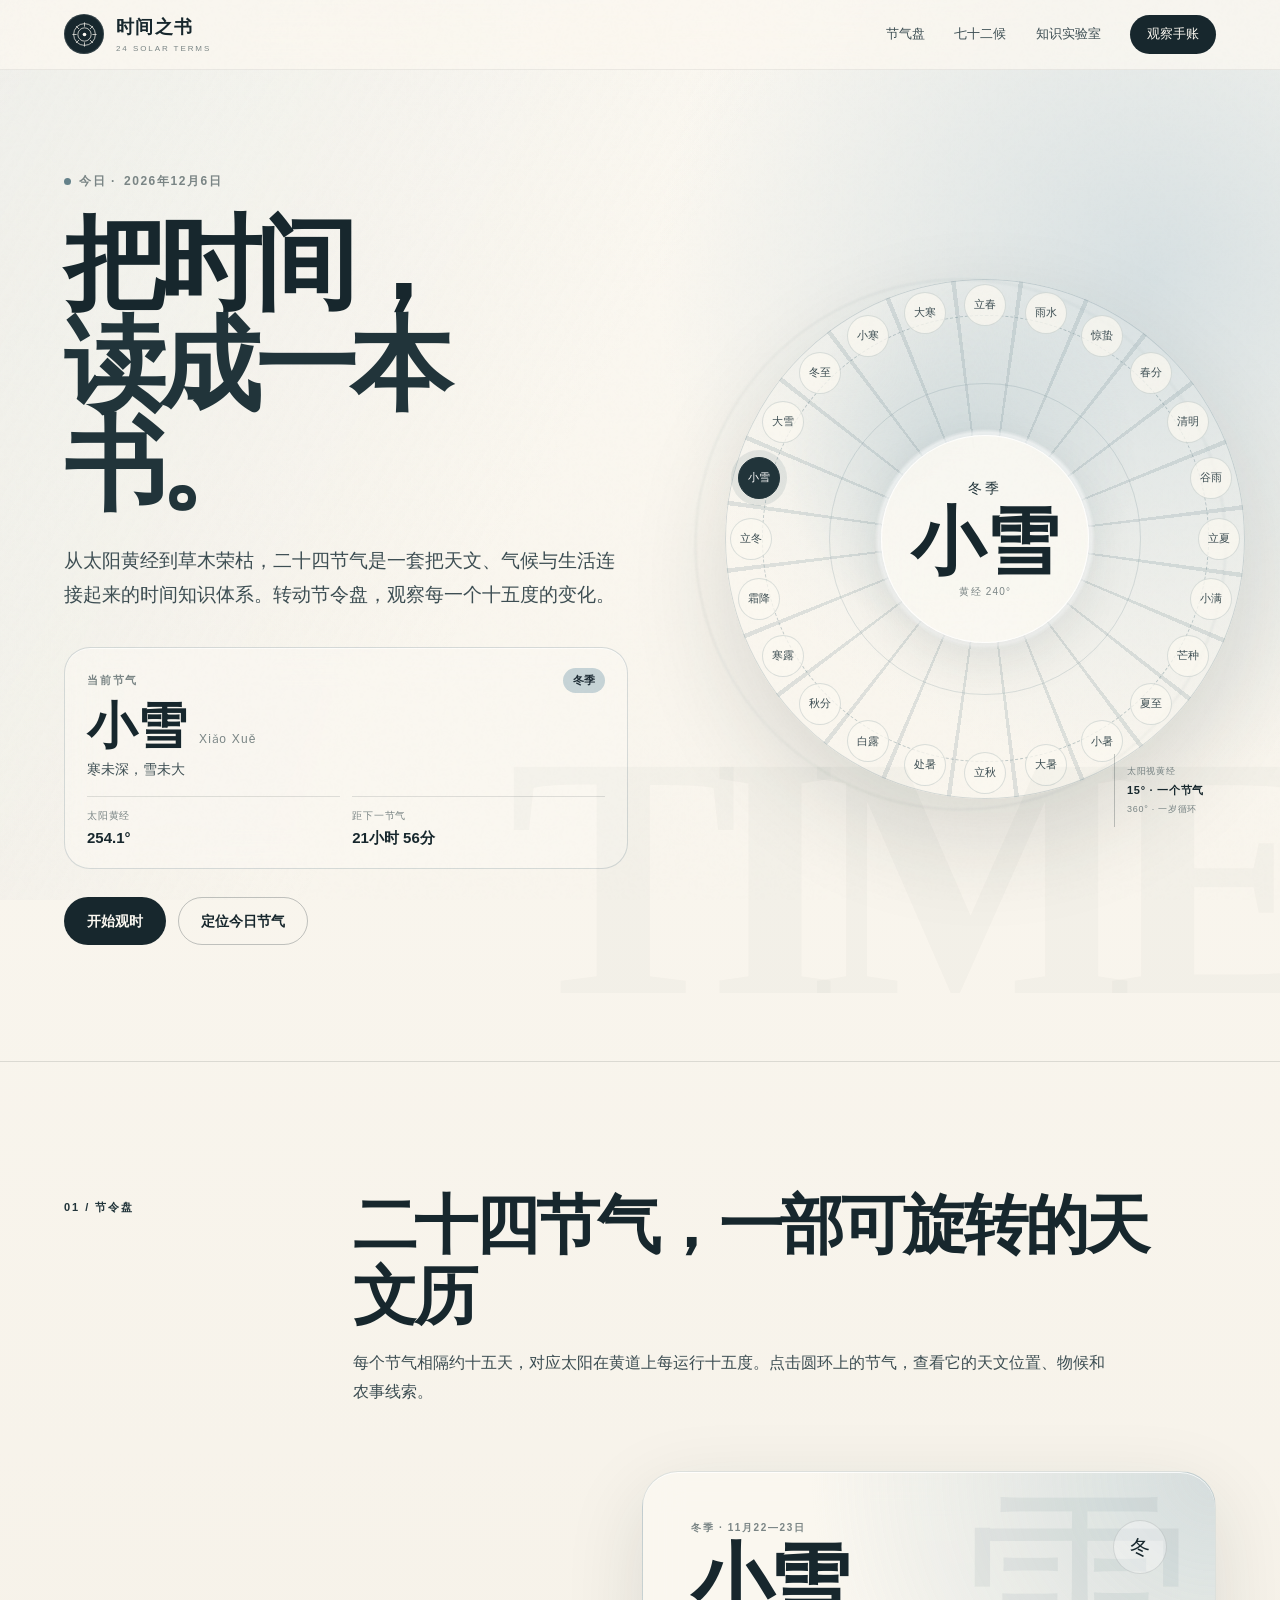
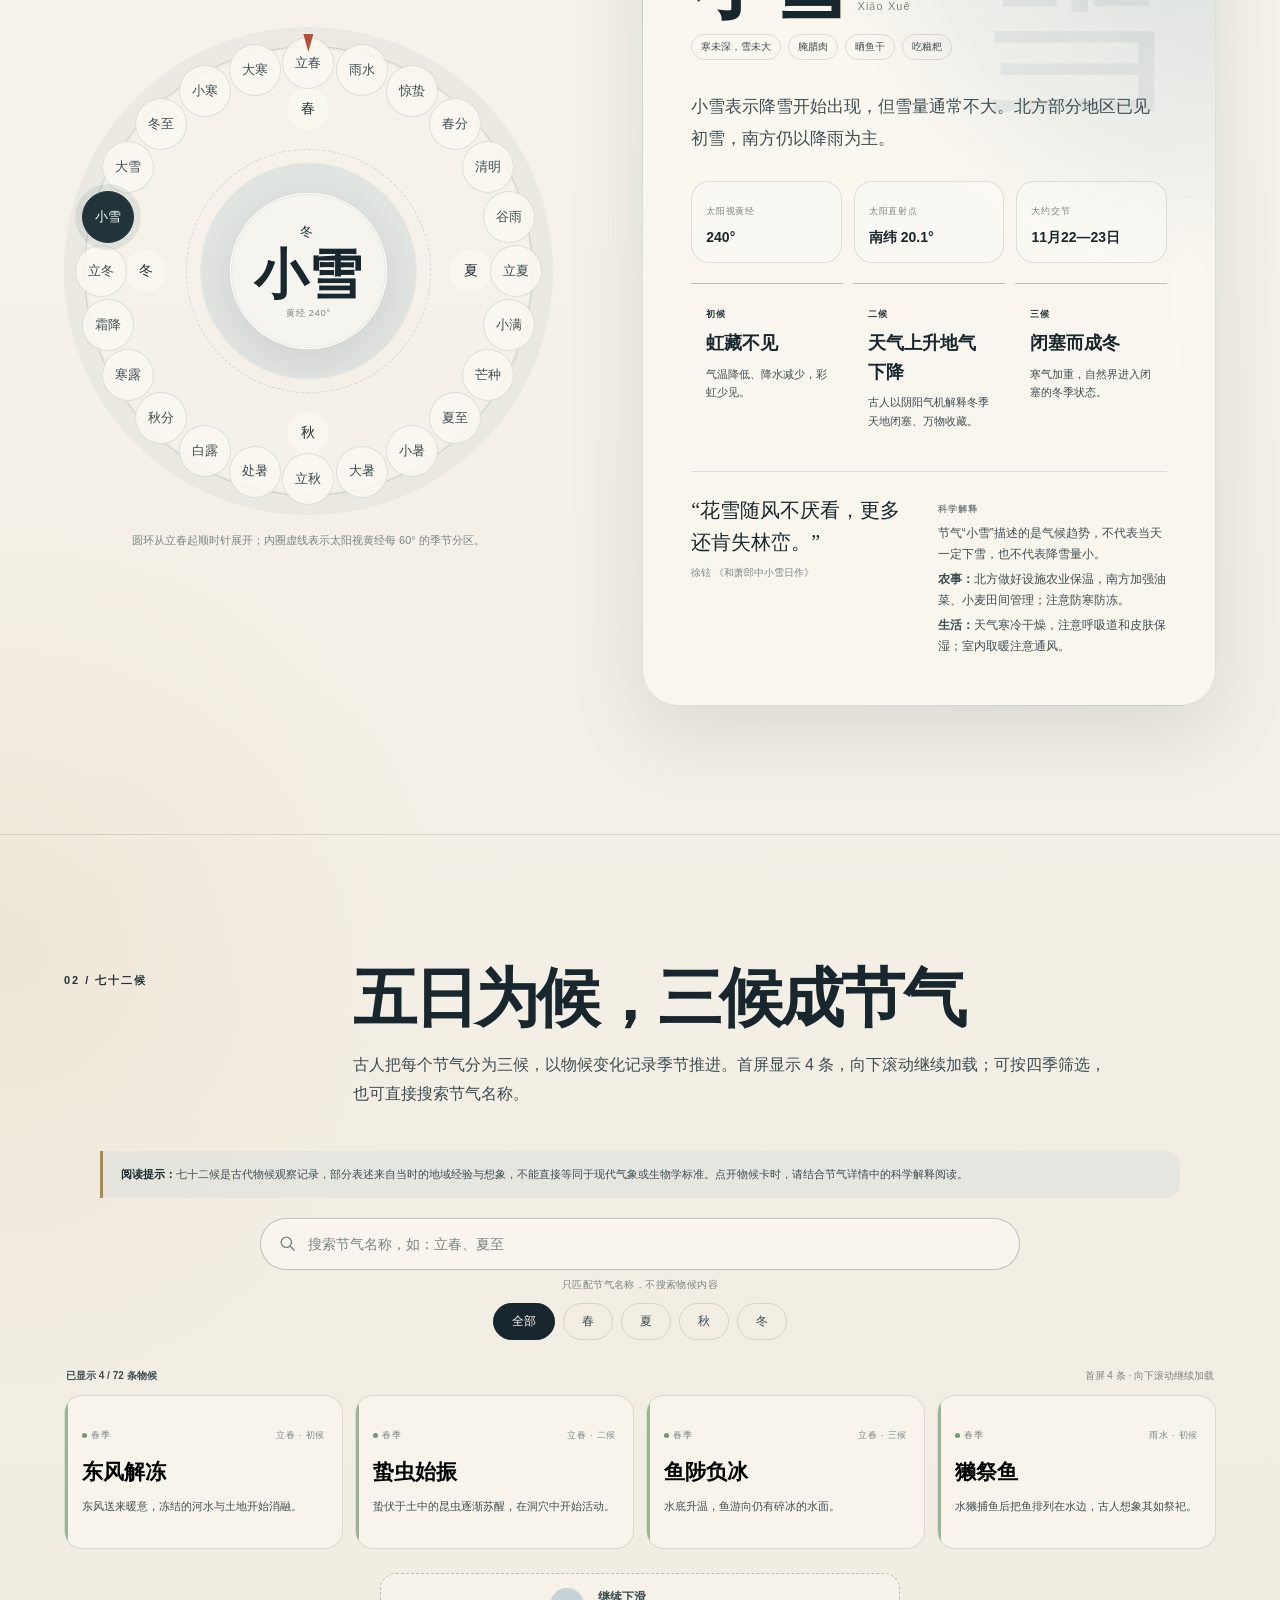
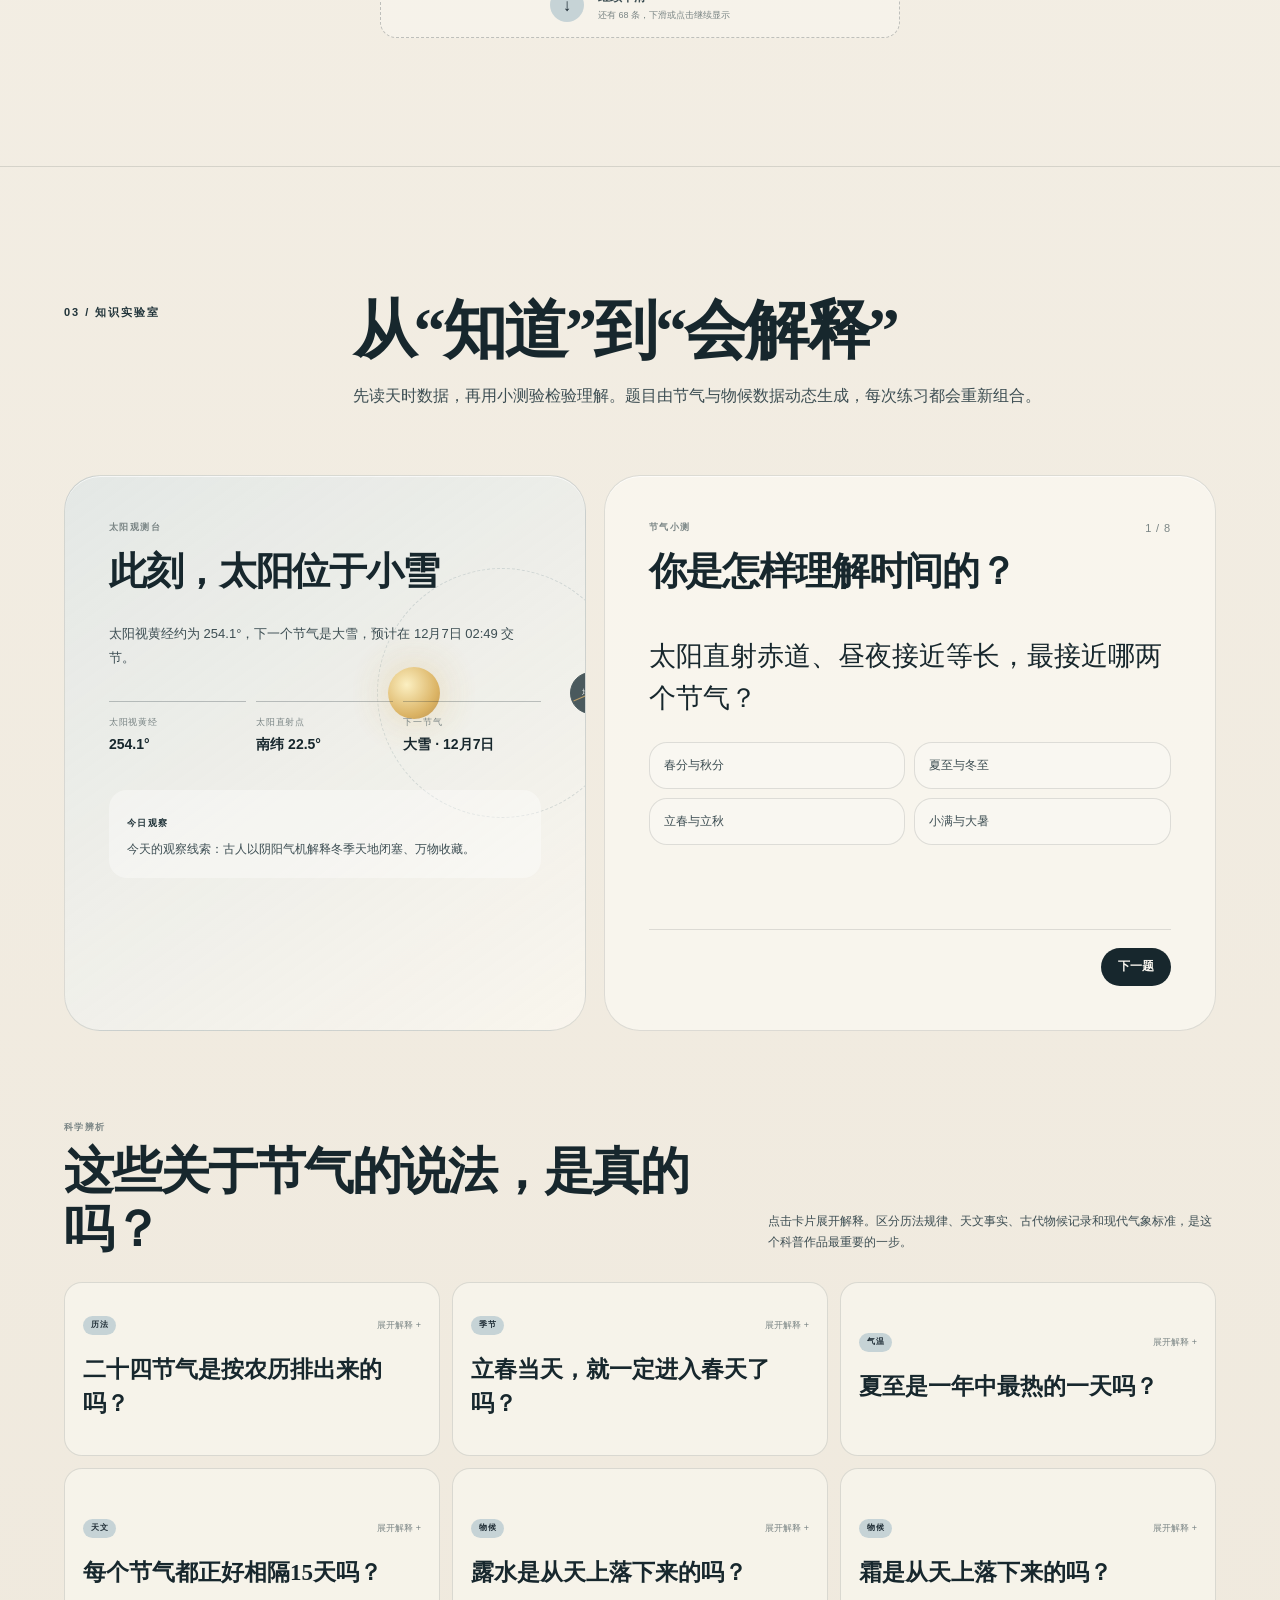
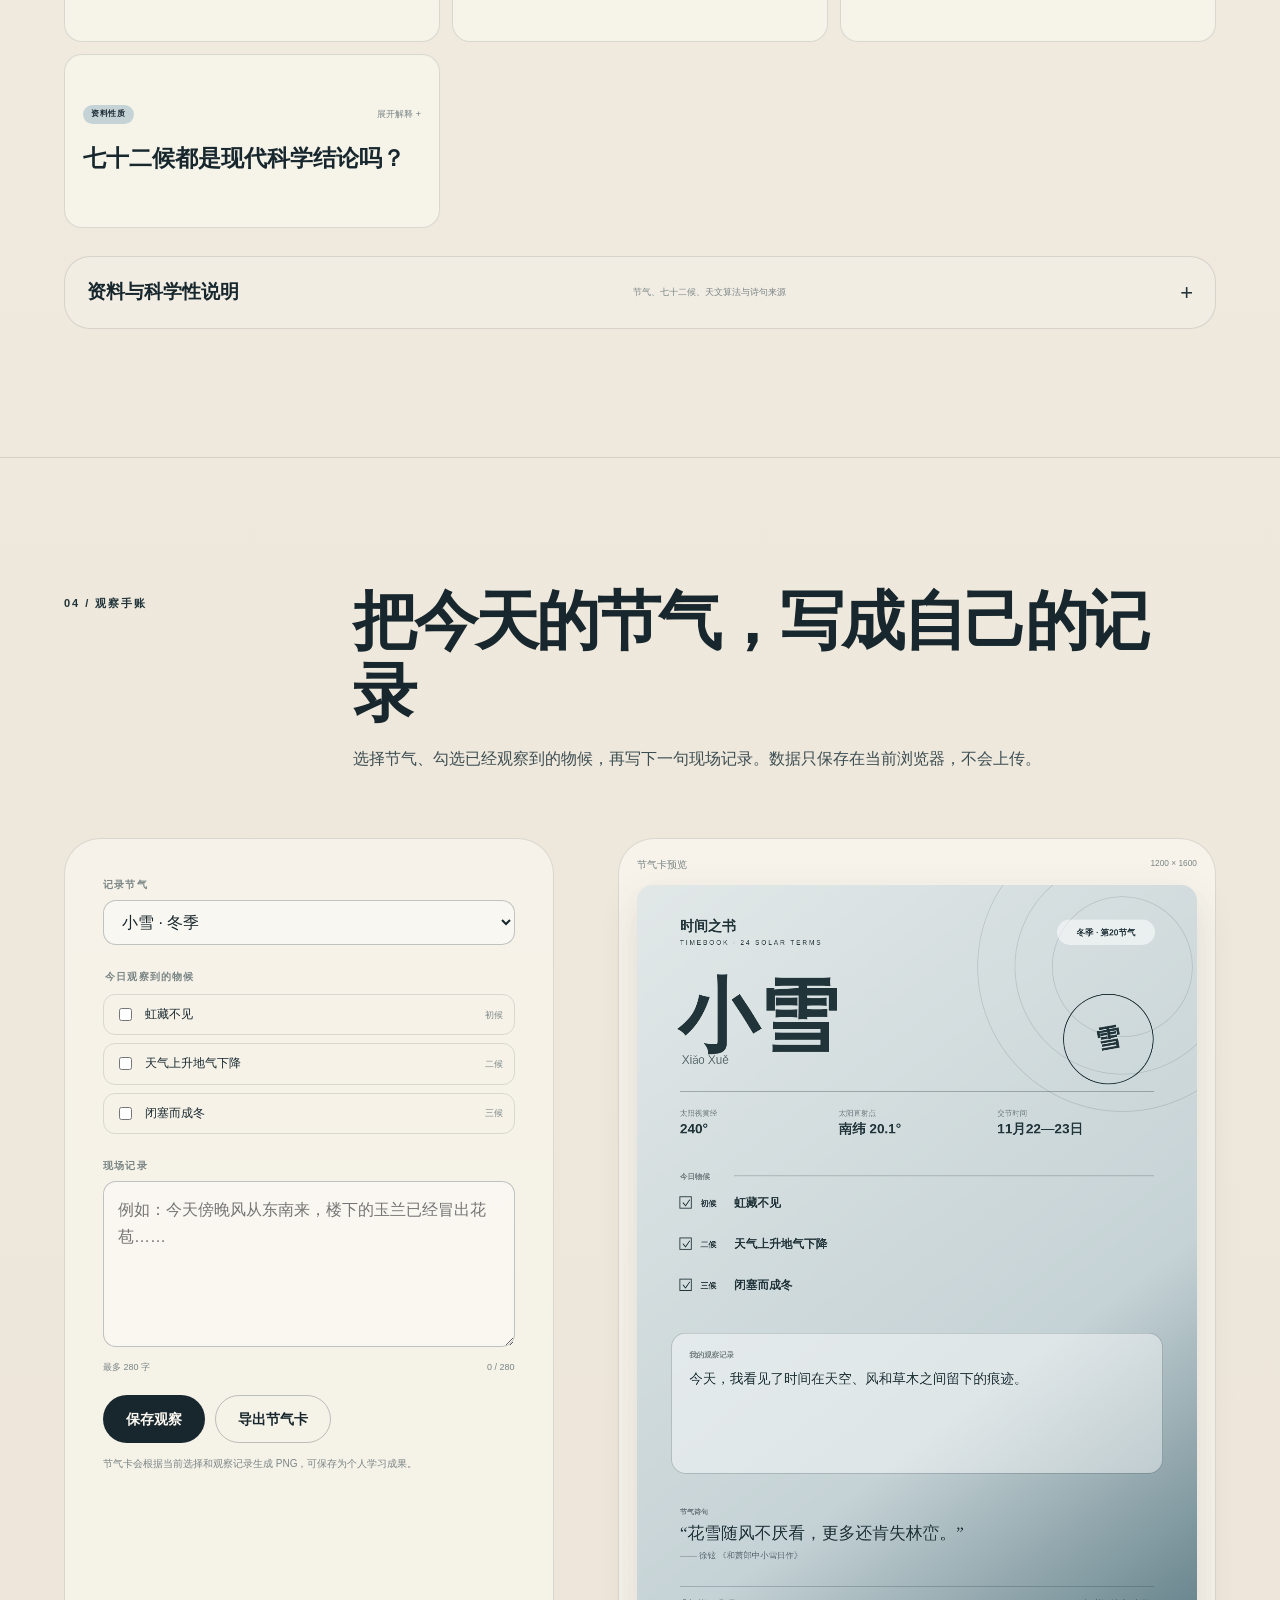
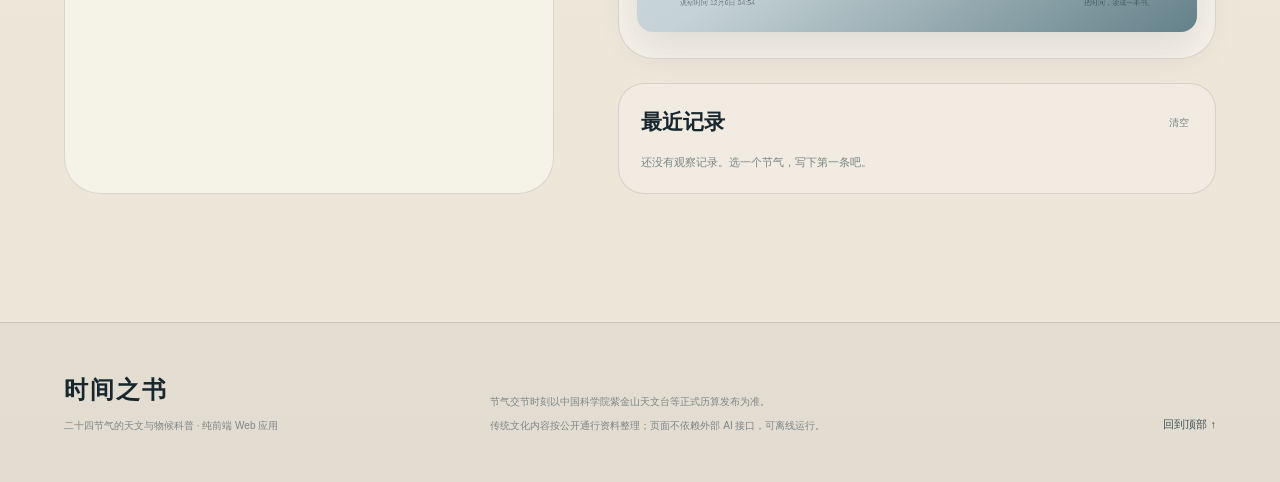
==== commit 946475b9: "Polish science card accessibility" ====
--- a/时间之书_离线版.html
+++ b/时间之书_离线版.html
@@ -2253,7 +2253,7 @@
           <span class="myth-toggle">展开解释 +</span>
         </span>
         <span class="myth-question">${escapeHTML(item.myth)}</span>
-        <span class="myth-answer" id="myth-answer-${item.id}">
+        <span class="myth-answer" id="myth-answer-${item.id}" aria-hidden="true">
           <span class="myth-answer-inner">
             <strong>${escapeHTML(item.truth)}</strong>
             <span>${escapeHTML(item.explain)}</span>
@@ -2269,12 +2269,16 @@
       other.setAttribute('aria-expanded', 'false');
       const toggle = $('.myth-toggle', other);
       if (toggle) toggle.textContent = '展开解释 +';
+      const answer = $('.myth-answer', other);
+      if (answer) answer.setAttribute('aria-hidden', 'true');
     });
     if (shouldOpen) {
       card.classList.add('is-open');
       card.setAttribute('aria-expanded', 'true');
       const toggle = $('.myth-toggle', card);
       if (toggle) toggle.textContent = '收起解释 −';
+      const answer = $('.myth-answer', card);
+      if (answer) answer.setAttribute('aria-hidden', 'false');
     }
   }
 
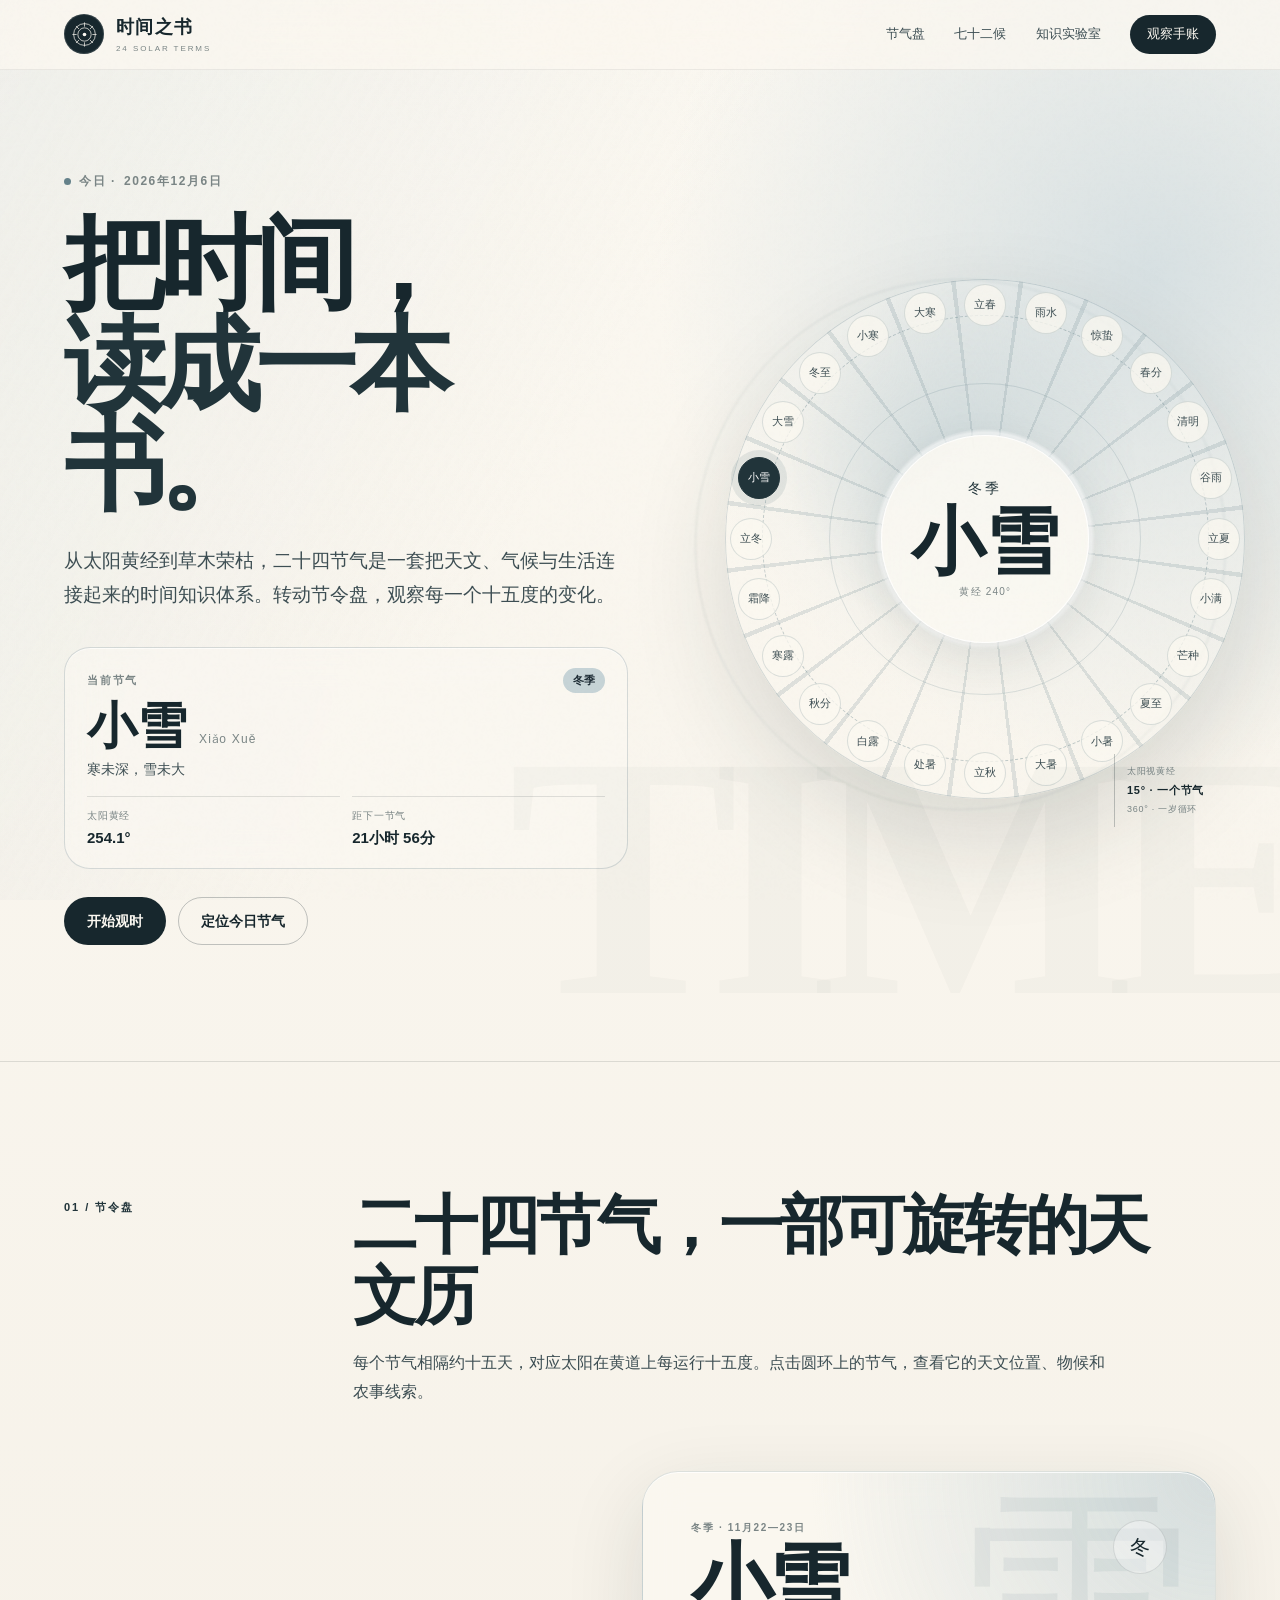
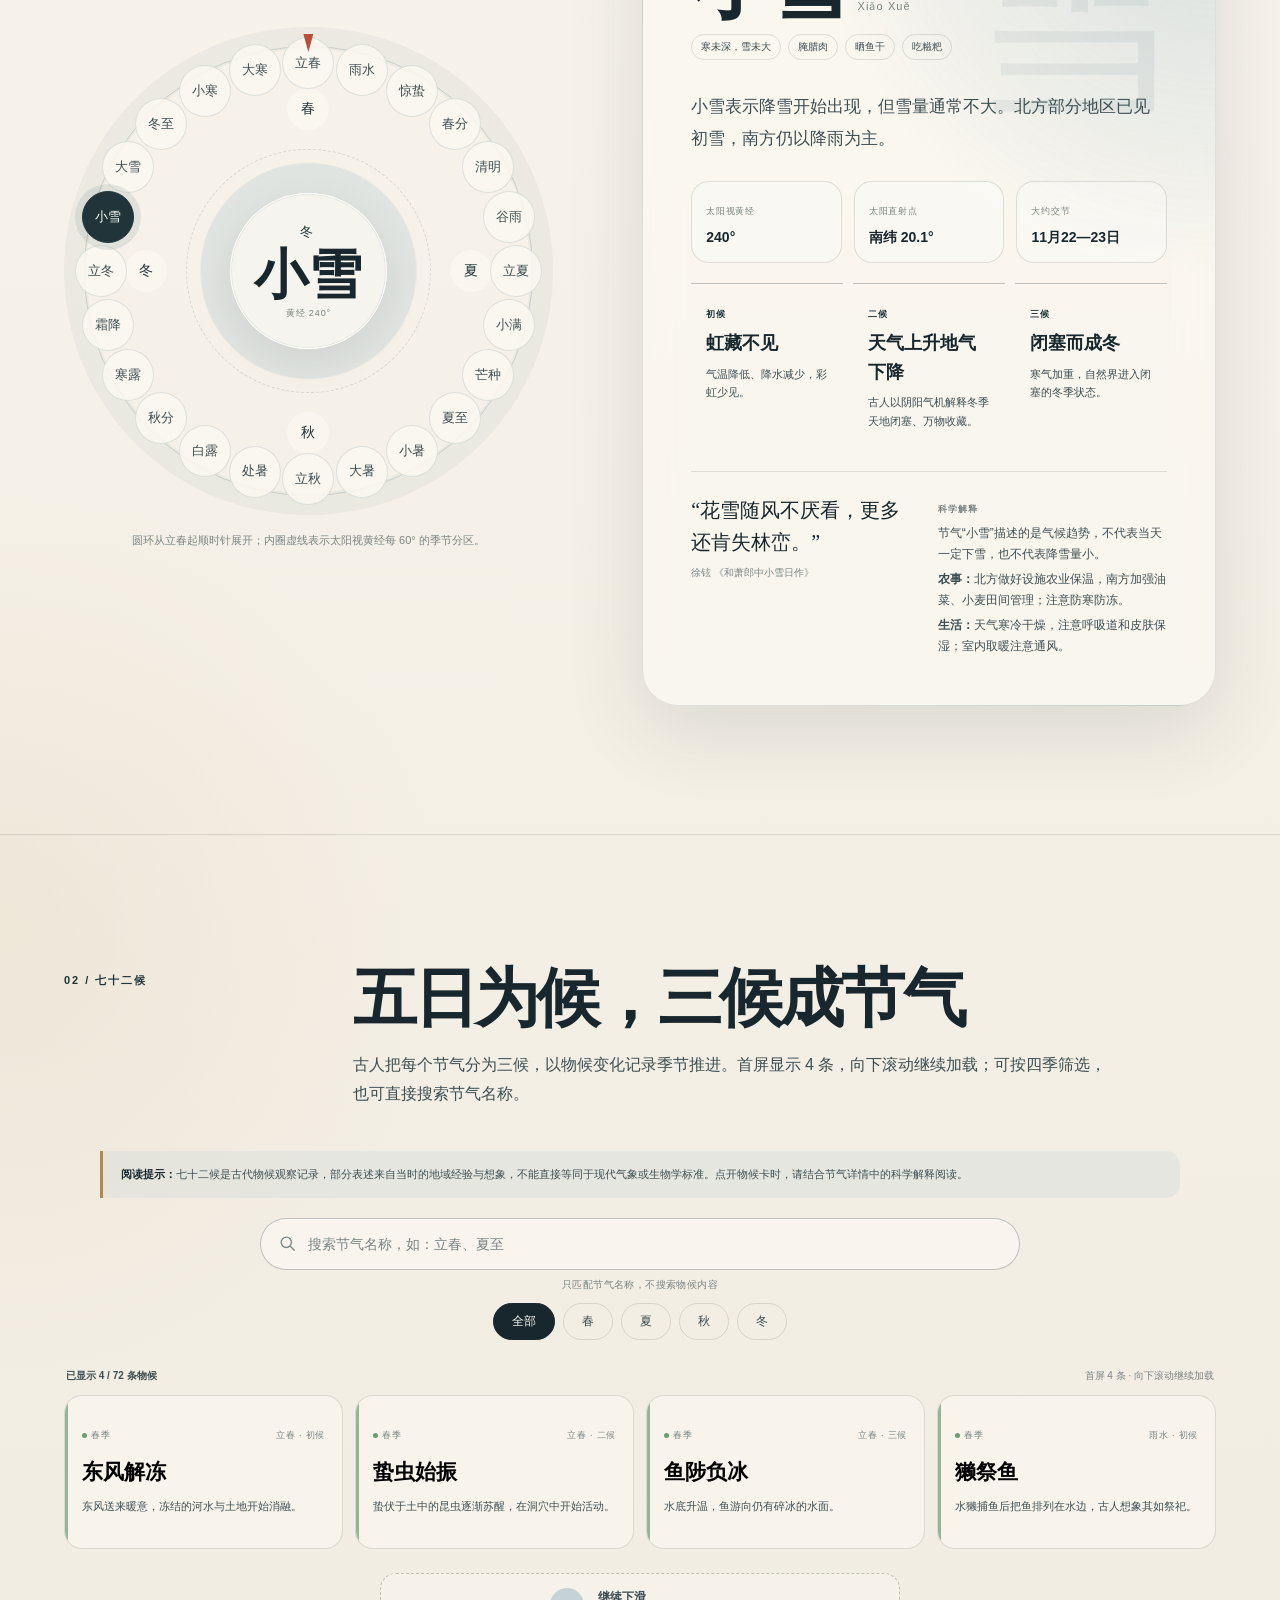
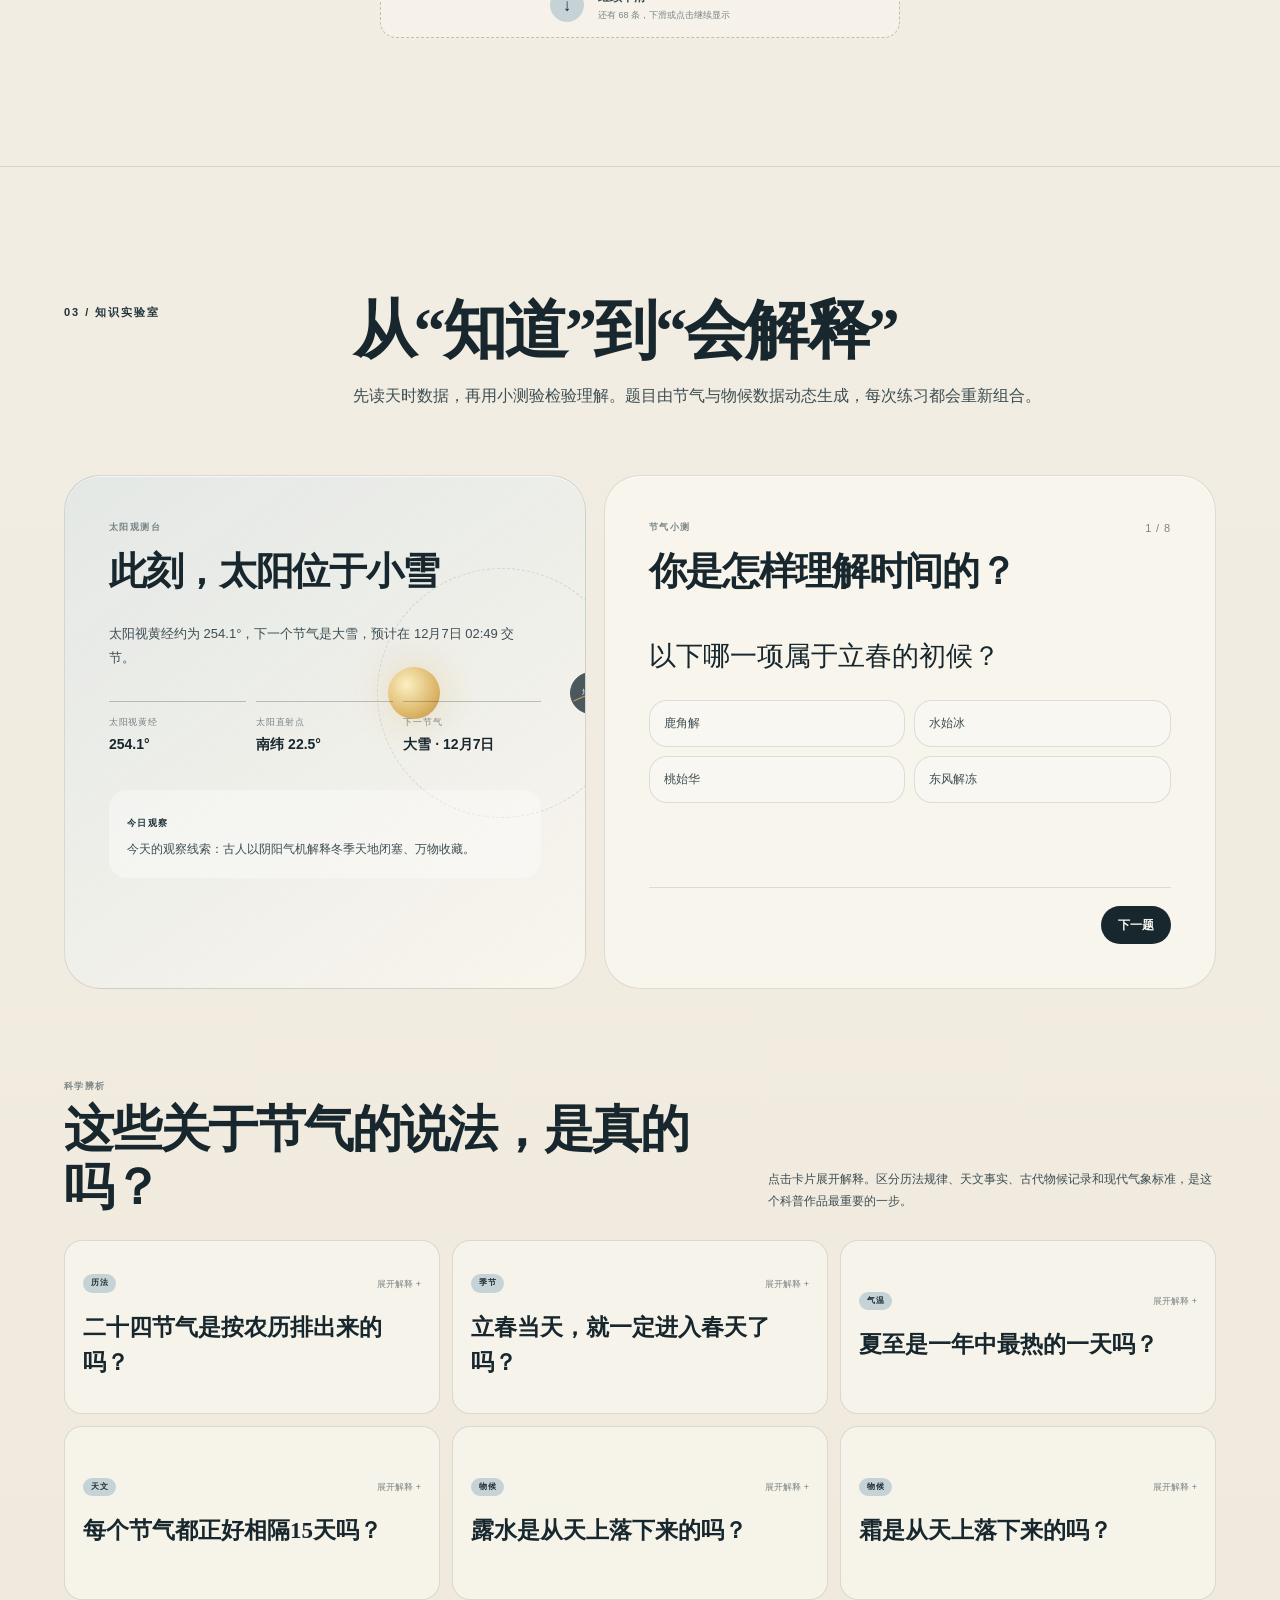
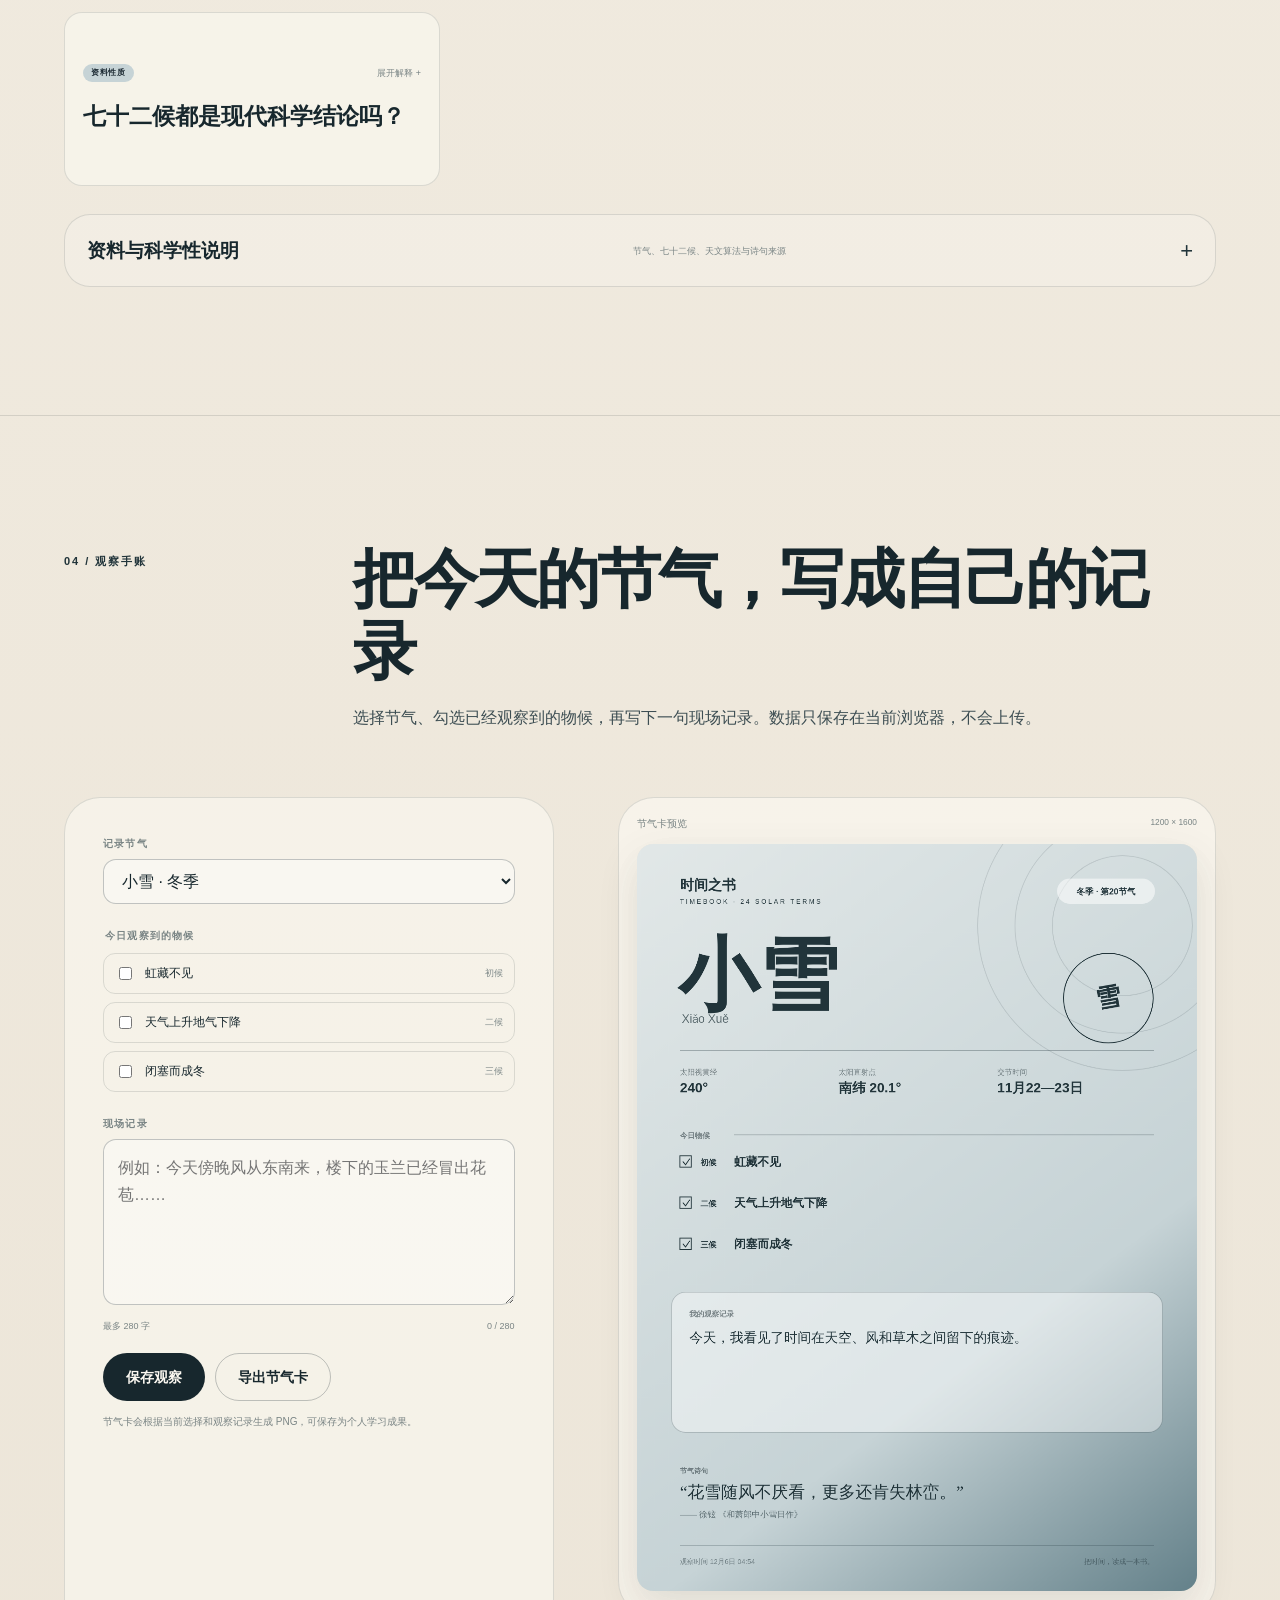
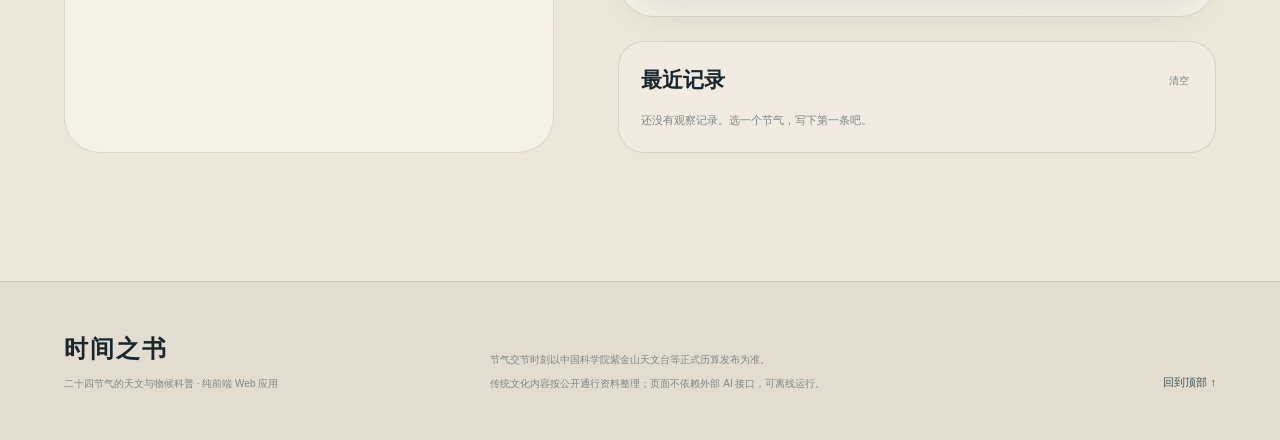
==== commit b98bcb62: "Set official project title" ====
--- a/时间之书_离线版.html
+++ b/时间之书_离线版.html
@@ -3,9 +3,9 @@
 <head>
   <meta charset="utf-8">
   <meta name="viewport" content="width=device-width, initial-scale=1">
-  <meta name="description" content="《时间之书》是一款面向公众的二十四节气天文与物候科普 Web 应用，用交互节气盘、七十二候、知识测验与观察手账建立完整学习闭环。">
+  <meta name="description" content="《时间之书：二十四节气的天文与物候科普》是一款面向公众的二十四节气天文与物候科普 Web 应用，用交互节气盘、七十二候、知识测验与观察手账建立完整学习闭环。">
   <meta name="theme-color" content="#15272f">
-  <title>时间之书 · 二十四节气天文与物候科普</title>
+  <title>时间之书：二十四节气的天文与物候科普</title>
   <style>
 :root {
   --paper: #f3eee4;
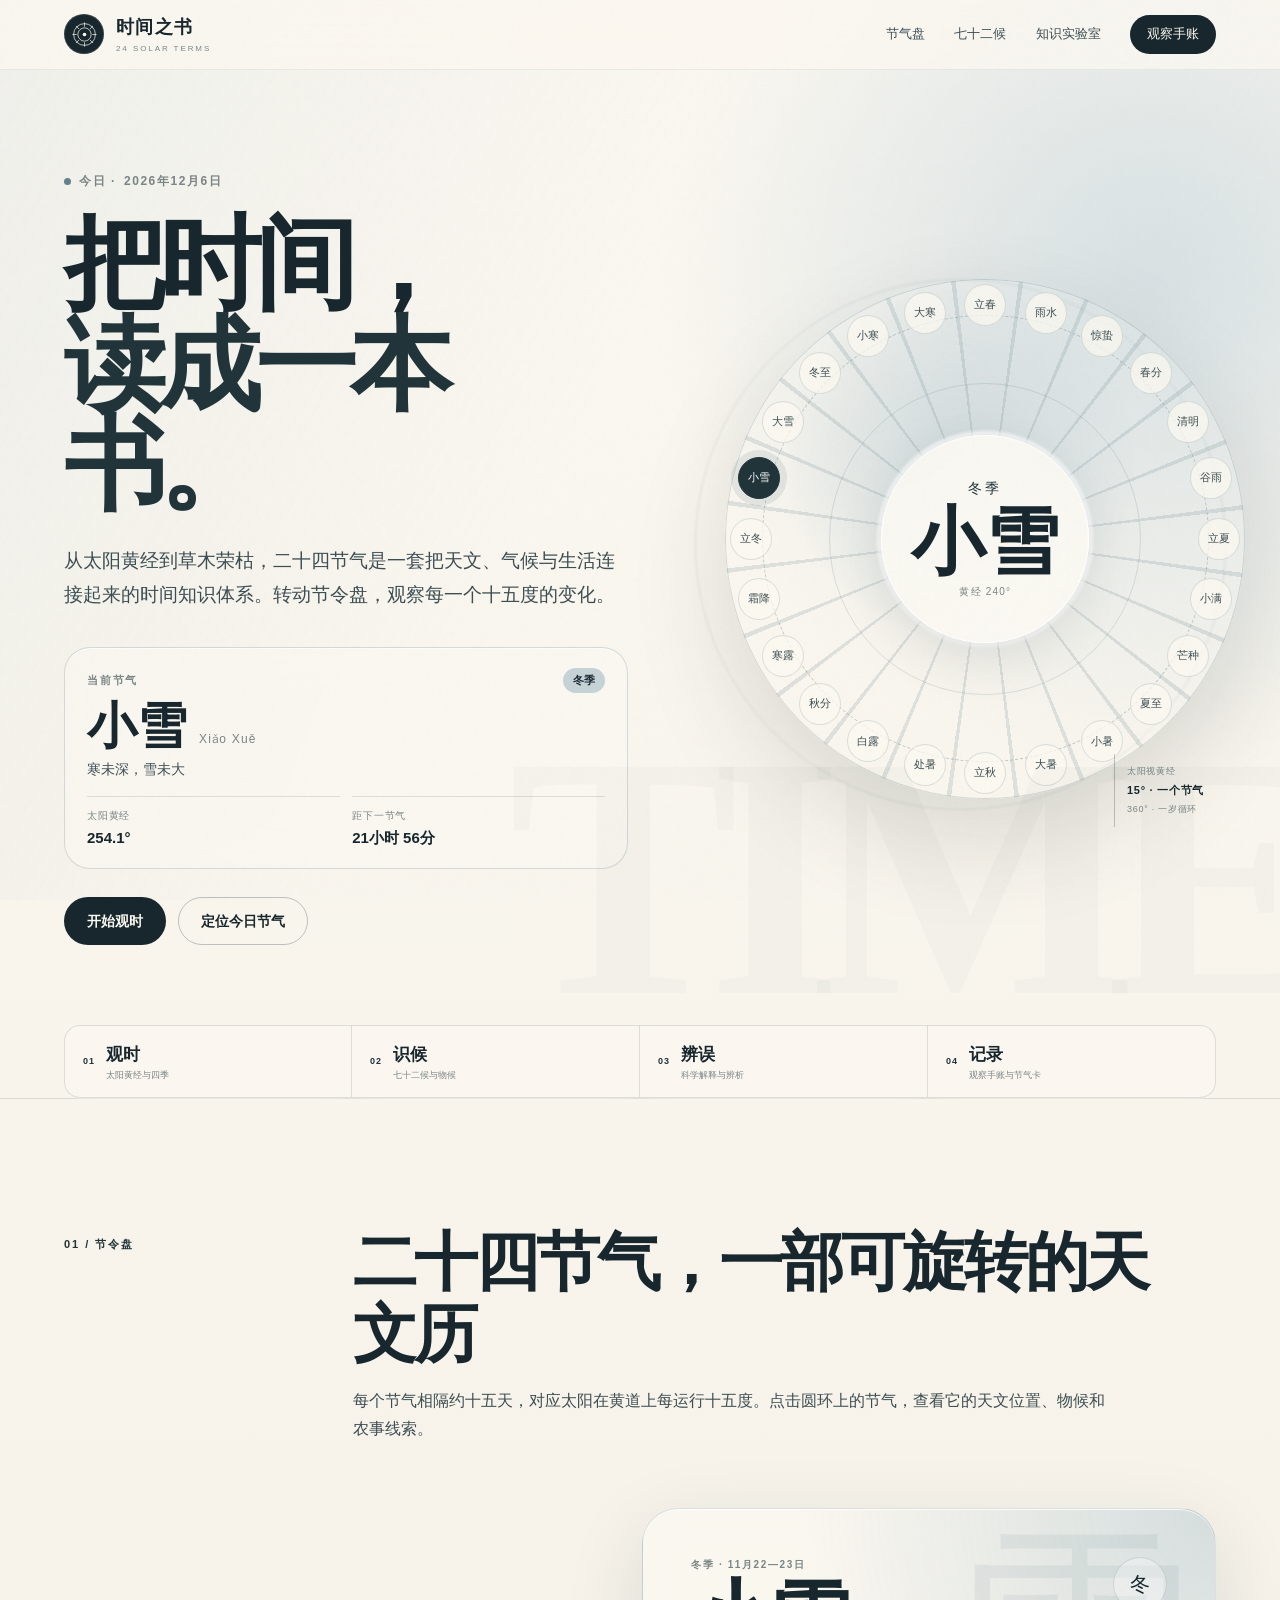
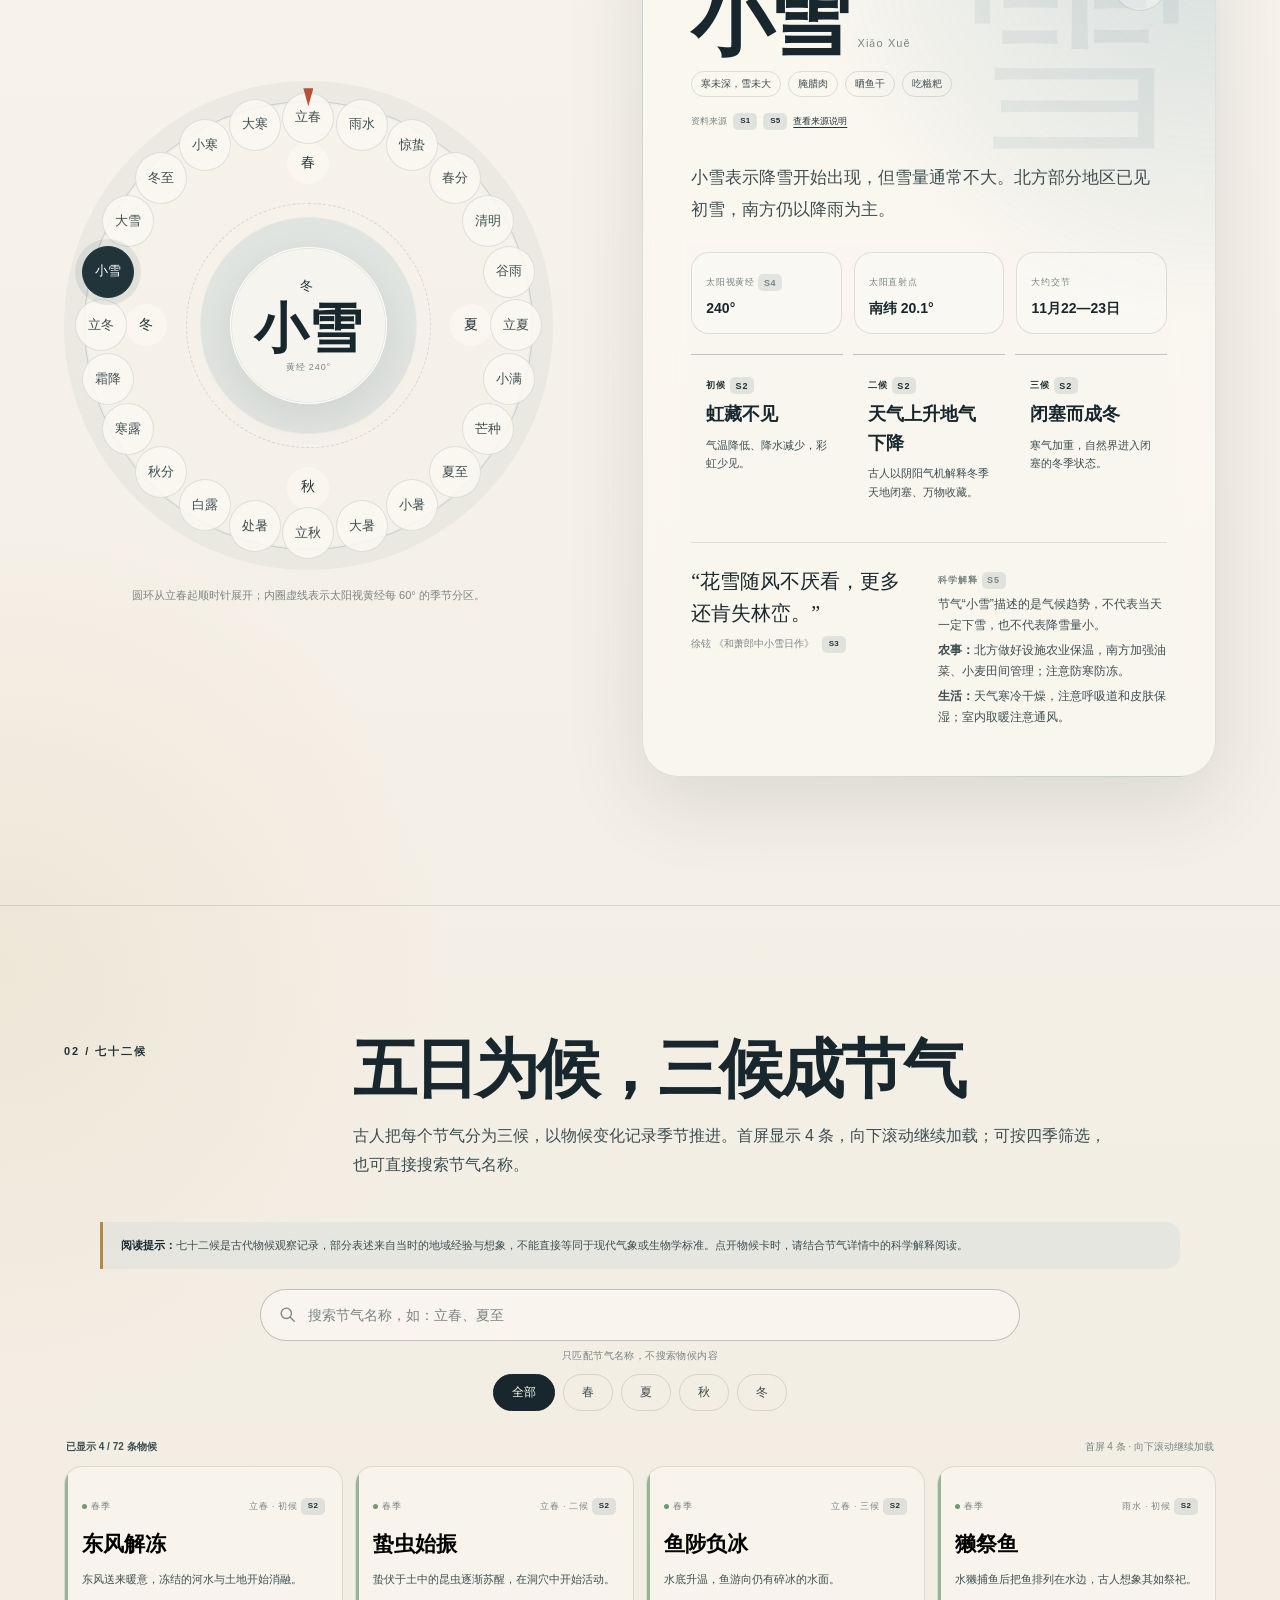
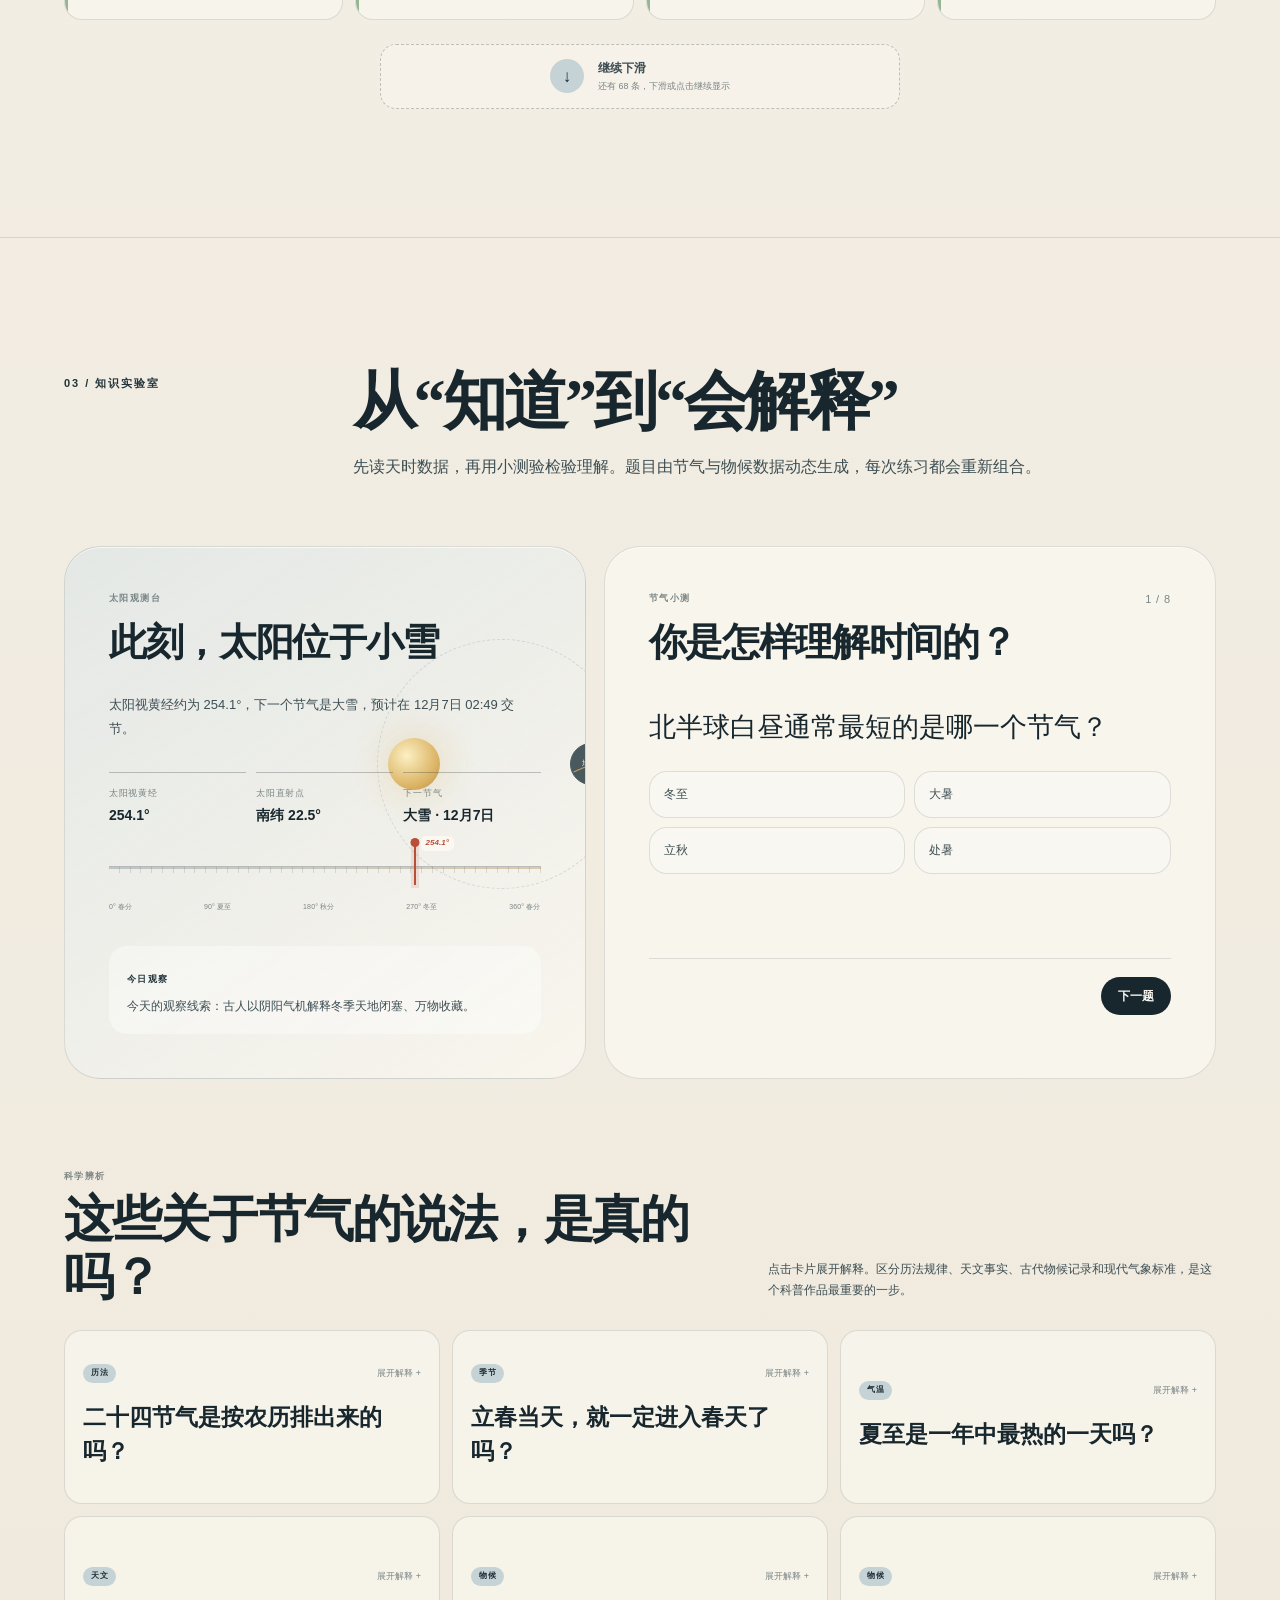
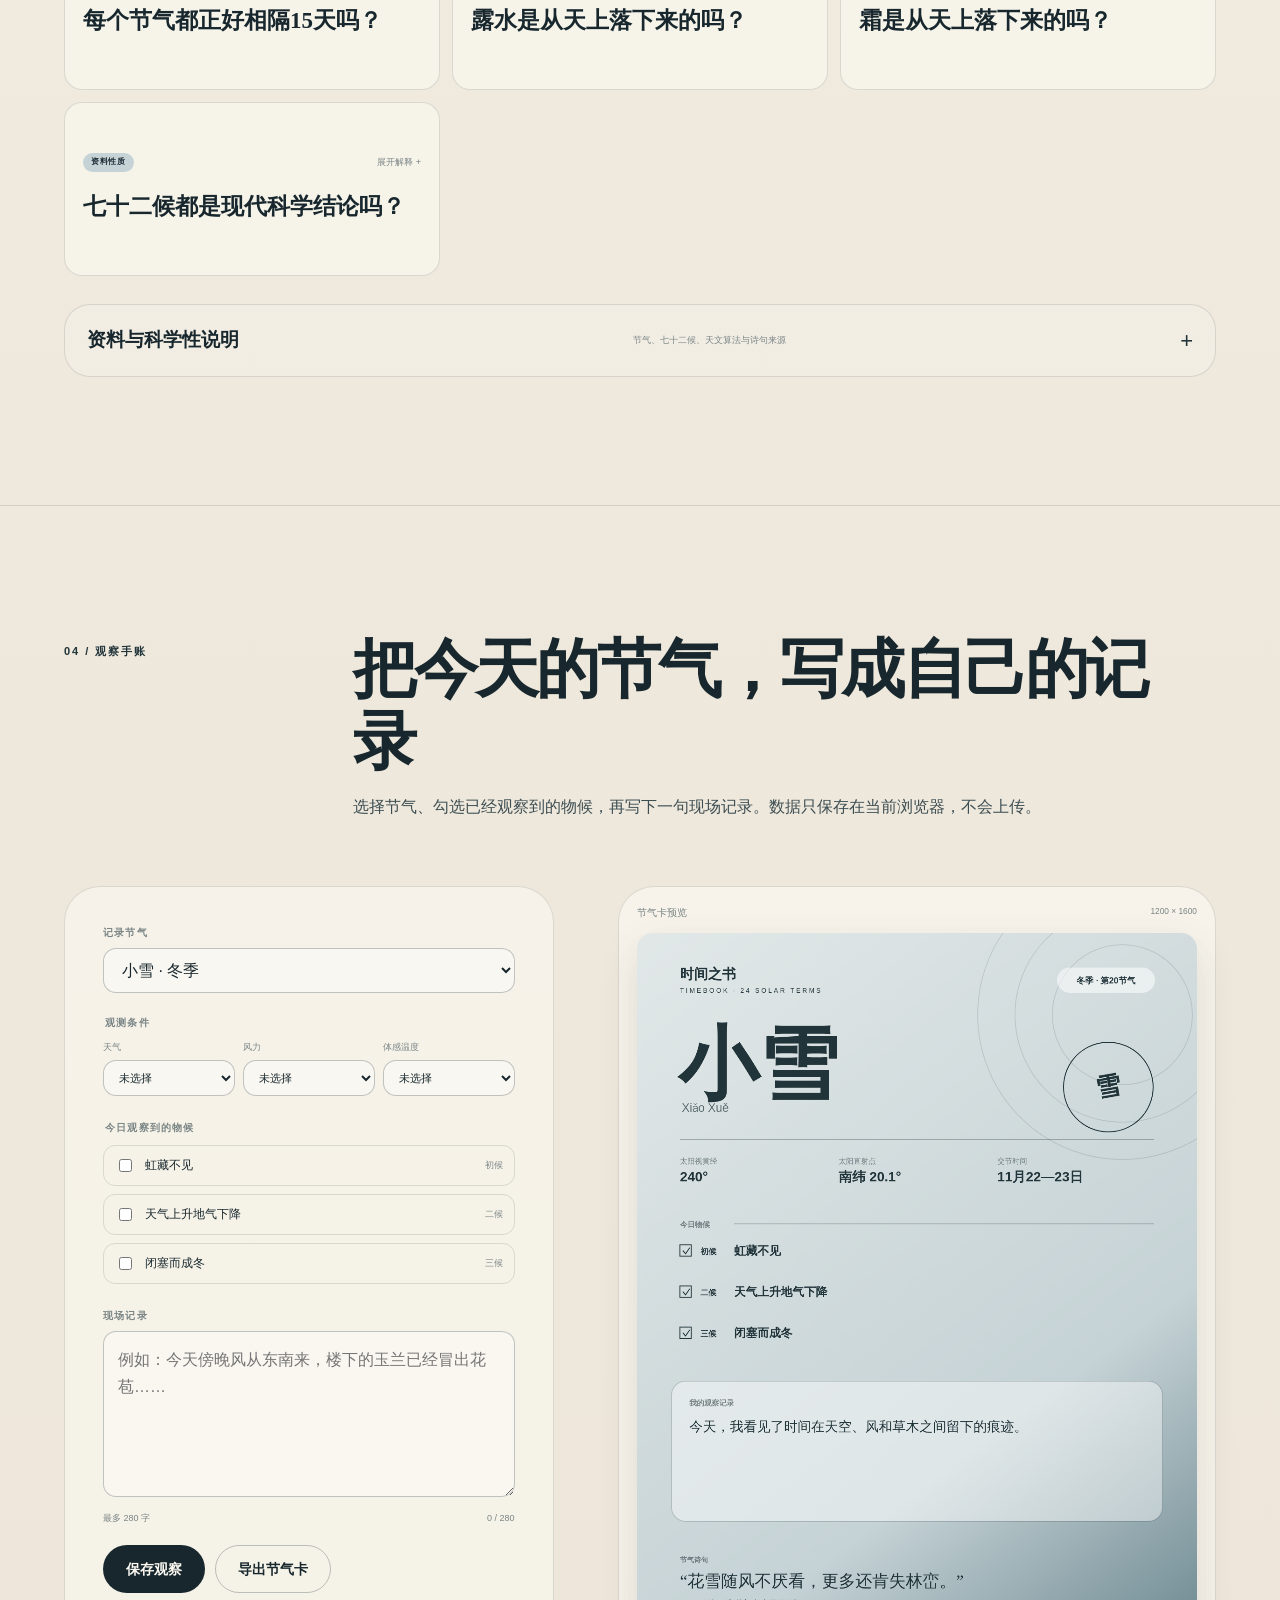
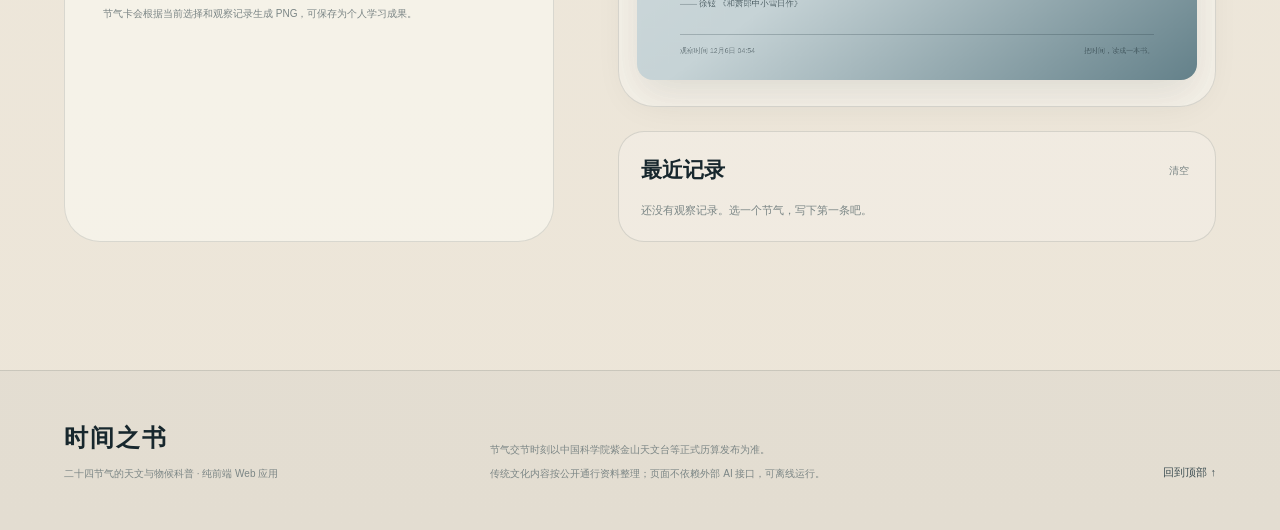
==== commit 97b4d2db: "Add source annotations structured journal and review jumps" ====
--- a/时间之书_离线版.html
+++ b/时间之书_离线版.html
@@ -737,6 +737,179 @@
 }
 .learning-profile[hidden] { display: none !important; }
 
+/* 学习路径、黄经刻度与来源标记 */
+.method-strip {
+  position: relative;
+  z-index: 3;
+  display: grid;
+  grid-template-columns: repeat(4, minmax(0, 1fr));
+  max-width: 1320px;
+  margin: -36px auto 0;
+  padding: 0 var(--page-pad);
+}
+.method-step {
+  display: grid;
+  grid-template-columns: auto 1fr;
+  column-gap: 11px;
+  align-items: center;
+  padding: 15px 18px;
+  border: 1px solid var(--line);
+  background: color-mix(in srgb, var(--paper-light) 76%, transparent);
+  backdrop-filter: blur(14px);
+}
+.method-step:first-child { border-radius: 16px 0 0 16px; }
+.method-step:last-child { border-radius: 0 16px 16px 0; }
+.method-step + .method-step { border-left: 0; }
+.method-step > span {
+  grid-row: span 2;
+  color: var(--accent-deep);
+  font-size: 9px;
+  font-weight: 800;
+  letter-spacing: .1em;
+}
+.method-step strong { font-family: var(--serif); font-size: 17px; font-weight: 600; }
+.method-step small { color: var(--muted); font-size: 9px; }
+.solar-ruler {
+  position: relative;
+  margin-top: 22px;
+  padding-top: 17px;
+}
+.solar-ruler-track {
+  position: relative;
+  height: 23px;
+  border-top: 1px solid var(--line-strong);
+  background:
+    repeating-linear-gradient(90deg, transparent 0 calc(2.5% - 1px), var(--line) calc(2.5% - 1px) 2.5%),
+    linear-gradient(90deg, color-mix(in srgb, var(--accent) 35%, transparent), color-mix(in srgb, var(--gold) 38%, transparent));
+  background-size: 100% 6px, 100% 2px;
+  background-repeat: no-repeat;
+  background-position: 0 0, 0 0;
+}
+.solar-ruler-marker {
+  position: absolute;
+  top: -24px;
+  left: 0;
+  width: 2px;
+  height: 42px;
+  background: var(--cinnabar);
+  box-shadow: 0 0 0 3px color-mix(in srgb, var(--cinnabar) 12%, transparent);
+  transition: left .5s ease;
+}
+.solar-ruler-marker::before {
+  content: "";
+  position: absolute;
+  left: 50%;
+  top: -5px;
+  width: 9px;
+  height: 9px;
+  border-radius: 50%;
+  background: var(--cinnabar);
+  transform: translateX(-50%);
+}
+.solar-ruler-marker span {
+  position: absolute;
+  left: 7px;
+  top: -7px;
+  padding: 1px 5px;
+  border-radius: 5px;
+  background: var(--paper-light);
+  color: var(--cinnabar);
+  font-size: 8px;
+  font-weight: 750;
+  white-space: nowrap;
+}
+.solar-ruler-labels {
+  display: flex;
+  justify-content: space-between;
+  gap: 4px;
+  margin-top: 12px;
+  color: var(--muted);
+  font-size: 7px;
+  letter-spacing: .02em;
+}
+.journal-conditions {
+  display: grid;
+  grid-template-columns: repeat(3, minmax(0, 1fr));
+  gap: 8px;
+  margin: 22px 0 0;
+  padding: 0;
+  border: 0;
+}
+.journal-conditions legend {
+  margin-bottom: 9px;
+  color: var(--muted);
+  font-size: 10px;
+  font-weight: 750;
+  letter-spacing: .12em;
+}
+.journal-conditions label { display: grid; gap: 5px; }
+.journal-conditions label > span { color: var(--muted); font-size: 9px; }
+.journal-conditions select { padding: 10px 11px; font-size: 11px; }
+.entry-conditions,
+.entry-pentads { display: flex; flex-wrap: wrap; gap: 4px; margin-top: 6px; }
+.entry-conditions span {
+  padding: 2px 6px;
+  border: 1px solid var(--line);
+  border-radius: 999px;
+  color: var(--ink-soft);
+  font-size: 8px;
+}
+.term-source-line {
+  position: relative;
+  display: flex;
+  flex-wrap: wrap;
+  align-items: center;
+  gap: 6px;
+  margin-top: 15px;
+  color: var(--muted);
+  font-size: 9px;
+}
+.source-id {
+  display: inline-grid;
+  place-items: center;
+  min-width: 24px;
+  height: 17px;
+  padding: 0 4px;
+  border-radius: 5px;
+  background: color-mix(in srgb, var(--accent) 17%, transparent);
+  color: var(--accent-deep);
+  font-family: var(--sans);
+  font-size: 8px;
+  font-weight: 800;
+  letter-spacing: .03em;
+  vertical-align: middle;
+}
+.source-jump {
+  padding: 2px 0;
+  border: 0;
+  background: transparent;
+  color: var(--accent-deep);
+  cursor: pointer;
+  font-size: 9px;
+  text-decoration: underline;
+  text-underline-offset: 3px;
+}
+.pentad-source-id { margin-left: 4px; }
+.term-poem cite .source-id { margin-left: 5px; }
+.source-link-line { margin-top: 7px !important; }
+.source-link-line a { color: var(--accent-deep); text-underline-offset: 3px; }
+.learning-review-btn { justify-self: start; margin-top: 10px; }
+@media (max-width: 900px) {
+  .method-strip { grid-template-columns: repeat(2, minmax(0, 1fr)); margin-top: -28px; }
+  .method-step:nth-child(2) { border-radius: 0 16px 0 0; }
+  .method-step:nth-child(3) { border-radius: 0 0 0 16px; border-left: 1px solid var(--line); border-top: 0; }
+  .method-step:nth-child(4) { border-radius: 0 0 16px 0; border-top: 0; }
+  .journal-conditions { grid-template-columns: 1fr 1fr; }
+}
+@media (max-width: 520px) {
+  .method-strip { grid-template-columns: 1fr; padding: 0 20px; }
+  .method-step, .method-step:first-child, .method-step:nth-child(2), .method-step:nth-child(3), .method-step:nth-child(4) { border-radius: 0; border-left: 1px solid var(--line); border-top: 0; }
+  .method-step:first-child { border-radius: 16px 16px 0 0; border-top: 1px solid var(--line); }
+  .method-step:last-child { border-radius: 0 0 16px 16px; }
+  .journal-conditions { grid-template-columns: 1fr; }
+  .solar-ruler-labels span:nth-child(even) { display: none; }
+}
+
   </style>
 </head>
 <body>
@@ -804,6 +977,13 @@
         </div>
       </div>
     </section>
+
+    <div class="method-strip" aria-label="作品学习路径">
+      <div class="method-step"><span>01</span><strong>观时</strong><small>太阳黄经与四季</small></div>
+      <div class="method-step"><span>02</span><strong>识候</strong><small>七十二候与物候</small></div>
+      <div class="method-step"><span>03</span><strong>辨误</strong><small>科学解释与辨析</small></div>
+      <div class="method-step"><span>04</span><strong>记录</strong><small>观察手账与节气卡</small></div>
+    </div>
 
     <section class="section wheel-section" id="wheel" aria-labelledby="wheel-title">
       <header class="section-heading">
@@ -906,6 +1086,14 @@
             <div><dt>太阳直射点</dt><dd id="scienceDeclination">—</dd></div>
             <div><dt>下一节气</dt><dd id="scienceNextTerm">—</dd></div>
           </dl>
+          <div class="solar-ruler" id="solarRuler" role="img" aria-label="太阳黄经刻度尺">
+            <div class="solar-ruler-track">
+              <i class="solar-ruler-marker" id="solarRulerMarker"><span id="solarRulerValue">—</span></i>
+            </div>
+            <div class="solar-ruler-labels">
+              <span>0° 春分</span><span>90° 夏至</span><span>180° 秋分</span><span>270° 冬至</span><span>360° 春分</span>
+            </div>
+          </div>
           <div class="observation-prompt">
             <span>今日观察</span>
             <p id="observationPrompt">留意天空、风向和植物的变化，把它们写进观察手账。</p>
@@ -927,6 +1115,7 @@
             </div>
             <div class="learning-bars" id="learningProfileBars"></div>
             <p class="learning-recommendation" id="learningRecommendation"></p>
+            <button class="button button-small button-ghost learning-review-btn" id="learningReviewBtn" type="button" hidden></button>
           </div>
           <div class="quiz-body" id="quizBody"></div>
           <div class="quiz-footer">
@@ -954,20 +1143,30 @@
         </summary>
         <div class="source-content">
           <div>
-            <h4>节气与七十二候</h4>
-            <p>二十四节气名称、顺序和七十二候按公开通行的中国传统历法资料整理。七十二候属于古代物候观察体系，受地域、年代和观察条件影响，部分表述带有比喻或想象成分，不作为现代气象、农业或生物学结论使用。</p>
+            <h4><span class="source-id">S1</span> 节气名称与顺序</h4>
+            <p>二十四节气名称、顺序和公历大致日期按公开通行的中国传统历法资料整理。联合国教科文组织于 2016 年将“二十四节气”列入人类非物质文化遗产代表作名录。</p>
+            <p class="source-link-line"><a href="https://ich.unesco.org/en/RL/the-twenty-four-solar-terms-knowledge-in-china-of-time-and-practices-developed-through-observation-of-the-suns-annual-motion-00646" target="_blank" rel="noreferrer">UNESCO 条目 ↗</a></p>
           </div>
           <div>
-            <h4>天文计算</h4>
-            <p>页面中的太阳视黄经与交节时刻由前端低阶天文近似算法计算，用于交互演示和科普说明。正式历算、交节时刻和节气日期，以中国科学院紫金山天文台等权威机构发布的历书为准。</p>
+            <h4><span class="source-id">S2</span> 七十二候</h4>
+            <p>七十二候名称与物候说明按公开通行的传统物候资料整理。它属于古代物候观察体系，受地域、年代和观察条件影响，部分表述带有比喻或想象成分。</p>
           </div>
           <div>
-            <h4>诗句与视觉素材</h4>
-            <p>古典诗句来自公版古典文学作品，页面标注作者与篇名；正式提交前仍需逐条核对版本和断句。当前视觉由 CSS、SVG 与 Canvas 原创绘制，未使用来源不明的第三方图片。</p>
+            <h4><span class="source-id">S3</span> 古典诗句</h4>
+            <p>诗句来自公版古典文学作品，页面标注作者与篇名。正式提交前仍需逐条核对版本、作者归属和断句。</p>
           </div>
           <div>
-            <h4>使用边界</h4>
-            <p>本作品适合传统文化、天文与自然观察学习，不构成医疗、养生、农事或气象预报建议。涉及真实生产与健康决策时，应以专业机构和当期预报为准。</p>
+            <h4><span class="source-id">S4</span> 天文计算</h4>
+            <p>太阳视黄经、太阳直射点和交节时刻由前端低阶天文近似算法计算，用于交互演示。正式历算以中国科学院紫金山天文台等权威机构发布的历书为准。</p>
+            <p class="source-link-line"><a href="https://www.pmo.cas.cn/" target="_blank" rel="noreferrer">中国科学院紫金山天文台 ↗</a></p>
+          </div>
+          <div>
+            <h4><span class="source-id">S5</span> 当代科普说明</h4>
+            <p>农事、生活与科学解释为面向公众学习场景的整理性说明，不替代专业气象、农业、医疗或健康建议。</p>
+          </div>
+          <div>
+            <h4>视觉素材与使用边界</h4>
+            <p>当前视觉由 CSS、SVG 与 Canvas 原创绘制，未使用来源不明的第三方图片。作品适合传统文化、天文与自然观察学习，涉及真实生产与健康决策时，应以专业机构和当期预报为准。</p>
           </div>
         </div>
       </details>
@@ -986,6 +1185,19 @@
         <form class="journal-form" id="journalForm">
           <label class="field-label" for="journalTerm">记录节气</label>
           <select id="journalTerm" name="term"></select>
+
+          <fieldset class="journal-conditions">
+            <legend>观测条件</legend>
+            <label><span>天气</span><select id="journalWeather">
+              <option value="">未选择</option><option>晴</option><option>多云</option><option>阴</option><option>小雨</option><option>中到大雨</option><option>雪</option><option>雾霾</option><option>其他</option>
+            </select></label>
+            <label><span>风力</span><select id="journalWind">
+              <option value="">未选择</option><option>无风</option><option>微风</option><option>有风</option><option>大风</option>
+            </select></label>
+            <label><span>体感温度</span><select id="journalTemp">
+              <option value="">未选择</option><option>寒冷</option><option>偏冷</option><option>舒适</option><option>偏热</option><option>炎热</option>
+            </select></label>
+          </fieldset>
 
           <fieldset class="pentad-picker">
             <legend>今日观察到的物候</legend>
@@ -1437,6 +1649,30 @@
       ]
     }
   ],
+  sourceCatalog: {
+    S1: {
+      label: '节气名称与顺序', short: '节气资料',
+      detail: '二十四节气名称、顺序和公历大致日期按公开通行的中国传统历法资料整理。',
+      url: 'https://ich.unesco.org/en/RL/the-twenty-four-solar-terms-knowledge-in-china-of-time-and-practices-developed-through-observation-of-the-suns-annual-motion-00646'
+    },
+    S2: {
+      label: '七十二候', short: '七十二候资料',
+      detail: '七十二候名称与物候说明按公开通行的传统物候资料整理；部分内容带有地域经验和比喻性想象。'
+    },
+    S3: {
+      label: '古典诗句', short: '公版诗文',
+      detail: '诗句来自公版古典文学作品，页面标注作者与篇名；正式提交前需逐条核对版本与断句。'
+    },
+    S4: {
+      label: '太阳视黄经算法', short: '天文算法',
+      detail: '太阳视黄经、太阳直射点和交节时刻由前端低阶天文近似算法计算；正式历算以紫金山天文台等权威历书为准。',
+      url: 'https://www.pmo.cas.cn/'
+    },
+    S5: {
+      label: '当代科普说明', short: '科普说明',
+      detail: '农事、生活与科学解释为面向公众学习场景的整理性说明，不替代专业气象、农业或医疗建议。'
+    }
+  },
   misconceptions: [
     {
       id: 'lunar-calendar', tag: '历法',
@@ -1519,6 +1755,7 @@
   const $$ = (selector, root = document) => Array.from(root.querySelectorAll(selector));
   const termByName = new Map(TERMS.map(term => [term.name, term]));
   const termById = new Map(TERMS.map(term => [term.id, term]));
+  const SOURCES = DATA.sourceCatalog || {};
 
   function escapeHTML(value) {
     return String(value).replace(/[&<>"']/g, char => ({
@@ -1737,6 +1974,11 @@
     $('#scienceNextTerm').textContent = `${context.next.name} · ${formatDate(context.nextStart)}`;
     $('#scienceTitle').textContent = `此刻，太阳位于${context.current.name}`;
     $('#scienceCopy').textContent = `太阳视黄经约为 ${context.lambda.toFixed(1)}°，下一个节气是${context.next.name}，预计在 ${formatDateTime(context.nextStart)} 交节。`;
+    const rulerMarker = $('#solarRulerMarker');
+    const rulerValue = $('#solarRulerValue');
+    if (rulerMarker) rulerMarker.style.left = `${Math.min(100, Math.max(0, context.lambda / 360 * 100))}%`;
+    if (rulerValue) rulerValue.textContent = `${context.lambda.toFixed(1)}°`;
+    $('#solarRuler')?.setAttribute('aria-label', `太阳黄经刻度尺，当前位置 ${context.lambda.toFixed(1)} 度`);
 
     updateOrbitMarker();
     renderPentads();
@@ -1747,6 +1989,15 @@
       $('#orbitLongitude').textContent = `黄经 ${context.current.longitude}°`;
     }
   }
+  function sourceBadge(id) {
+    const source = SOURCES[id];
+    return `<span class="source-id" title="${escapeHTML(source?.detail || '')}">${id}</span>`;
+  }
+
+  function sourceJump() {
+    return '<button class="source-jump" type="button" data-open-sources>查看来源说明</button>';
+  }
+
   function renderTermDetail(term) {
     const season = SEASONS[term.season];
     const panel = $('#termDetail');
@@ -1765,19 +2016,20 @@
             <span class="term-tag">${escapeHTML(term.phrase)}</span>
             ${term.custom.map(item => `<span class="term-tag">${escapeHTML(item)}</span>`).join('')}
           </div>
+          <div class="term-source-line"><span>资料来源</span>${sourceBadge('S1')}${sourceBadge('S5')}${sourceJump()}</div>
         </div>
         <span class="term-season-badge" title="${escapeHTML(season.name)}">${escapeHTML(season.label)}</span>
       </div>
       <p class="term-summary">${escapeHTML(term.summary)}</p>
       <div class="term-metrics">
-        <div class="term-metric"><span>太阳视黄经</span><b>${term.longitude}°</b></div>
+        <div class="term-metric"><span>太阳视黄经 ${sourceBadge('S4')}</span><b>${term.longitude}°</b></div>
         <div class="term-metric"><span>太阳直射点</span><b>${formatDeclination(declination)}</b></div>
         <div class="term-metric"><span>大约交节</span><b>${escapeHTML(term.dateHint)}</b></div>
       </div>
       <div class="term-pentads">
         ${term.pentads.map((pentad, index) => `
           <div class="term-pentad">
-            <span>${['初候', '二候', '三候'][index]}</span>
+            <span>${['初候', '二候', '三候'][index]} ${sourceBadge('S2')}</span>
             <strong>${escapeHTML(pentad.name)}</strong>
             <p>${escapeHTML(pentad.note)}</p>
           </div>`).join('')}
@@ -1785,10 +2037,10 @@
       <div class="term-bottom">
         <div class="term-poem">
           <blockquote>“${escapeHTML(term.poem.text)}”</blockquote>
-          <cite>${escapeHTML(term.poem.author)} ${escapeHTML(term.poem.work)}</cite>
+          <cite>${escapeHTML(term.poem.author)} ${escapeHTML(term.poem.work)} ${sourceBadge('S3')}</cite>
         </div>
         <div class="term-science">
-          <span>科学解释</span>
+          <span>科学解释 ${sourceBadge('S5')}</span>
           <p>${escapeHTML(term.fact)}</p>
           <p><b>农事：</b>${escapeHTML(term.agriculture)}</p>
           <p><b>生活：</b>${escapeHTML(term.health)}</p>
@@ -1822,7 +2074,7 @@
             aria-label="查看${term.name}${['初候', '二候', '三候'][index]}${pentad.name}">
             <div class="pentad-card-top">
               <span class="pentad-season">${season.label}季</span>
-              <span>${escapeHTML(term.name)} · ${['初候', '二候', '三候'][index]}</span>
+              <span>${escapeHTML(term.name)} · ${['初候', '二候', '三候'][index]} ${sourceBadge('S2')}</span>
             </div>
             <strong>${escapeHTML(pentad.name)}</strong>
             <p>${escapeHTML(pentad.note)}</p>
@@ -2001,6 +2253,13 @@
         options: ['春分与秋分', '夏至与冬至', '立春与立秋', '小满与大暑'],
         correct: '春分与秋分',
         explain: '春分和秋分的太阳视黄经分别为0°和180°，太阳直射赤道附近。'
+      },
+      {
+        dimension: 'astronomy',
+        prompt: '夏至之后仍可能继续升温，主要原因是什么？',
+        options: ['地表热量累积存在滞后', '太阳停止辐射热量', '地球突然离太阳更近', '白昼开始迅速变长'],
+        correct: '地表热量累积存在滞后',
+        explain: '夏至后地表仍在持续吸收多于散失的热量，因此最热时段通常滞后出现。'
       }
     ];
 
@@ -2025,6 +2284,13 @@
         options: makeOptions('大暑', termNames),
         correct: '大暑',
         explain: '“腐草为萤”是大暑初候，反映古人对萤火虫出现时节的观察与想象。'
+      },
+      {
+        dimension: 'phenology',
+        prompt: '“鸿雁来宾、雀入大水为蛤、菊有黄华”最可能对应哪个节气？',
+        options: makeOptions('寒露', termNames),
+        correct: '寒露',
+        explain: '这三候依次是寒露的初候、二候和三候。'
       }
     ];
 
@@ -2056,6 +2322,13 @@
         options: makeOptions('谷雨', termNames),
         correct: '谷雨',
         explain: '谷雨是春季最后一个节气，降水增多，适宜谷物生长。'
+      },
+      {
+        dimension: 'culture',
+        prompt: '“露从今夜白”与哪个节气名称直接呼应？',
+        options: makeOptions('白露', termNames),
+        correct: '白露',
+        explain: '杜甫诗句“露从今夜白”与白露节气名称形成了直接呼应。'
       }
     ];
 
@@ -2094,19 +2367,42 @@
     }).join('');
   }
 
-  function recommendationFor(dimensions) {
+  function recommendationPlan(dimensions) {
     const entries = Object.entries(DIMENSIONS)
       .filter(([key]) => dimensions[key]?.total)
       .map(([key, label]) => ({ key, label, ratio: masteryRatio(dimensions[key]) }))
       .sort((a, b) => a.ratio - b.ratio);
-    if (!entries.length) return '完成一轮练习后，系统会根据答题情况给出复习建议。';
-    if (entries[0].ratio >= 0.8) return '三个维度掌握较稳，可以进入观察手账，把知识转化为真实记录。';
-    const advice = {
-      astronomy: '回到节令盘，比较春分、夏至、秋分、冬至的太阳黄经与直射点。',
-      phenology: '复习七十二候，重点观察同一节气三候之间的连续变化。',
-      culture: '阅读节气详情中的农事、习俗与诗句，把名称和传统生活联系起来。'
+    if (!entries.length) {
+      return {
+        text: '完成一轮练习后，系统会根据答题情况给出复习建议。',
+        dimension: null, target: 'quiz', termId: null, button: '继续练习'
+      };
+    }
+    if (entries[0].ratio >= 0.8) {
+      return {
+        text: '三个维度掌握较稳，可以进入观察手账，把知识转化为真实记录。',
+        dimension: 'review', target: 'journal', termId: state.currentTermId || 'lichun', button: '打开观察手账'
+      };
+    }
+    const plans = {
+      astronomy: {
+        text: '建议先复习天文维度：回到节令盘，比较春分、夏至、秋分、冬至的太阳黄经与直射点。',
+        target: 'wheel', termId: 'chunfen', button: '打开春分对照'
+      },
+      phenology: {
+        text: '建议先复习物候维度：阅读当前节气的三候，观察同一节气内物候怎样连续变化。',
+        target: 'pentads', termId: state.currentTermId || 'lichun', button: '复习当前节气三候'
+      },
+      culture: {
+        text: '建议先复习文化维度：阅读节气详情中的农事、习俗与诗句，把名称和传统生活联系起来。',
+        target: 'wheel', termId: 'qingming', button: '查看清明习俗'
+      }
     };
-    return `建议先复习${entries[0].label}维度：${advice[entries[0].key]}`;
+    return { ...plans[entries[0].key], dimension: entries[0].key };
+  }
+
+  function recommendationFor(dimensions) {
+    return recommendationPlan(dimensions).text;
   }
 
   function renderLearningProfile(profile = state.learningProfile) {
@@ -2127,6 +2423,15 @@
     if (bars) bars.innerHTML = masteryBarsHTML(profile.dimensions);
     const recommendation = $('#learningRecommendation');
     if (recommendation) recommendation.textContent = profile.recommendation || recommendationFor(profile.dimensions);
+    const plan = profile.review || recommendationPlan(profile.dimensions);
+    const reviewButton = $('#learningReviewBtn');
+    if (reviewButton) {
+      reviewButton.hidden = !plan.termId;
+      reviewButton.textContent = plan.button || '去复习';
+      reviewButton.dataset.termId = plan.termId || '';
+      reviewButton.dataset.reviewTarget = plan.target || 'wheel';
+      reviewButton.dataset.reviewDimension = plan.dimension || '';
+    }
   }
 
   function saveLearningProfile(quiz) {
@@ -2135,7 +2440,8 @@
       score: quiz.score,
       total: quiz.questions.length,
       dimensions: JSON.parse(JSON.stringify(quiz.dimensions)),
-      recommendation: recommendationFor(quiz.dimensions)
+      recommendation: recommendationFor(quiz.dimensions),
+      review: recommendationPlan(quiz.dimensions)
     };
     state.learningProfile = profile;
     renderLearningProfile(profile);
@@ -2186,6 +2492,7 @@
               ${masteryBarsHTML(quiz.dimensions)}
             </div>
             <p class="quiz-recommendation">${escapeHTML(recommendationFor(quiz.dimensions))}</p>
+            ${(() => { const plan = recommendationPlan(quiz.dimensions); return plan.termId ? `<button class="button button-small button-ghost learning-review-btn" type="button" data-term-id="${plan.termId}" data-review-target="${plan.target}" data-review-dimension="${plan.dimension || ''}">${escapeHTML(plan.button)}</button>` : ''; })()}
             <button class="button button-primary" type="button" id="quizRestartBtn">重新练习</button>
           </div>
         </div>`;
@@ -2325,6 +2632,14 @@
       </label>`).join('');
   }
 
+  function readJournalConditions() {
+    return {
+      weather: $('#journalWeather')?.value || '',
+      wind: $('#journalWind')?.value || '',
+      temp: $('#journalTemp')?.value || ''
+    };
+  }
+
   function renderJournalEntries() {
     const container = $('#journalEntries');
     if (!container) return;
@@ -2340,6 +2655,7 @@
           <div class="entry-term">${escapeHTML(term.name)}</div>
           <div class="entry-content">
             <span class="entry-time">${escapeHTML(formatDateTime(new Date(entry.createdAt)))}</span>
+            ${(() => { const c = entry.conditions || {}; const items = [c.weather, c.wind, c.temp].filter(Boolean); return items.length ? `<div class="entry-conditions">${items.map(item => `<span>${escapeHTML(item)}</span>`).join('')}</div>` : ''; })()}
             <p>${escapeHTML(entry.note || '（未填写现场记录）')}</p>
             ${entry.pentads?.length ? `<div class="entry-pentads">${entry.pentads.map(item => `<span>${escapeHTML(item)}</span>`).join('')}</div>` : ''}
           </div>
@@ -2353,6 +2669,7 @@
     const term = termById.get(termId);
     const note = $('#journalNote').value.trim();
     const pentads = $$('#journalPentads input:checked').map(input => input.value);
+    const conditions = readJournalConditions();
     if (!term) return;
     if (!note && !pentads.length) {
       showToast('请至少勾选一候，或写下一条现场记录');
@@ -2364,6 +2681,7 @@
       termId,
       note,
       pentads,
+      conditions,
       createdAt: new Date().toISOString()
     });
     persistJournal();
@@ -2408,6 +2726,8 @@
     const season = SEASONS[term.season];
     const note = ($('#journalNote')?.value || '').trim();
     const checked = $$('#journalPentads input:checked').map(input => input.value);
+    const conditions = readJournalConditions();
+    const conditionText = [conditions.weather, conditions.wind, conditions.temp].filter(Boolean).join(' · ');
     const now = new Date();
 
     const gradient = ctx.createLinearGradient(0, 0, width, height);
@@ -2535,11 +2855,18 @@
     ctx.fillStyle = 'rgba(23,39,45,.52)';
     ctx.font = '600 16px "PingFang SC", "Microsoft YaHei", sans-serif';
     ctx.fillText('我的观察记录', 112, 1012);
+    if (conditionText) {
+      ctx.fillStyle = 'rgba(23,39,45,.52)';
+      ctx.font = '500 17px "PingFang SC", "Microsoft YaHei", sans-serif';
+      ctx.fillText(`观测条件：${conditionText}`, 112, 1054);
+    }
     ctx.fillStyle = term.palette.deep;
     ctx.font = '400 29px "PingFang SC", "Microsoft YaHei", sans-serif';
     const displayNote = note || '今天，我看见了时间在天空、风和草木之间留下的痕迹。';
-    const lines = wrapCanvasText(ctx, displayNote, 950).slice(0, 5);
-    lines.forEach((line, index) => ctx.fillText(line, 112, 1067 + index * 43));
+    const noteStartY = conditionText ? 1098 : 1067;
+    const maxLines = conditionText ? 4 : 5;
+    const lines = wrapCanvasText(ctx, displayNote, 950).slice(0, maxLines);
+    lines.forEach((line, index) => ctx.fillText(line, 112, noteStartY + index * 43));
 
     ctx.fillStyle = 'rgba(23,39,45,.52)';
     ctx.font = '600 15px "PingFang SC", "Microsoft YaHei", sans-serif';
@@ -2608,6 +2935,34 @@
   function schedulePreview() {
     window.cancelAnimationFrame(previewFrame);
     previewFrame = window.requestAnimationFrame(renderCardPreview);
+  }
+
+  function reviewFromRecommendation(button) {
+    const termId = button.dataset.termId;
+    const target = button.dataset.reviewTarget || 'wheel';
+    const term = termById.get(termId);
+    if (!term) return;
+    if (target === 'journal') {
+      selectTerm(termId);
+      $('#journal')?.scrollIntoView({ behavior: 'smooth', block: 'start' });
+      showToast('已定位到观察手账');
+      return;
+    }
+    if (target === 'pentads') {
+      selectTerm(termId);
+      const input = $('#pentadSearch');
+      if (input) input.value = term.name;
+      state.pentadQuery = term.name;
+      state.pentadVisibleCount = PENTAD_PAGE_SIZE;
+      applyPentadFilter(state.pentadFilter);
+      $('#pentads')?.scrollIntoView({ behavior: 'smooth', block: 'start' });
+      showToast(`已筛选${term.name}的三候`);
+      return;
+    }
+    selectTerm(termId, { scroll: true });
+    showToast(button.dataset.reviewDimension === 'astronomy'
+      ? '从春分开始，继续对照夏至、秋分和冬至'
+      : `已定位到${term.name}`);
   }
 
   function bindEvents() {
@@ -2644,6 +2999,9 @@
       renderCardPreview();
     });
     $('#journalPentads')?.addEventListener('change', renderCardPreview);
+    ['#journalWeather', '#journalWind', '#journalTemp'].forEach(selector => {
+      $(selector)?.addEventListener('change', renderCardPreview);
+    });
     $('#journalNote')?.addEventListener('input', () => {
       refreshNoteCount();
       schedulePreview();
@@ -2661,7 +3019,24 @@
     });
     $('#quizBody')?.addEventListener('click', event => {
       const button = event.target.closest('.quiz-option');
-      if (button) answerQuiz(button.dataset.option);
+      if (button) {
+        answerQuiz(button.dataset.option);
+        return;
+      }
+      const review = event.target.closest('.learning-review-btn');
+      if (review) reviewFromRecommendation(review);
+    });
+    $('#learningProfile')?.addEventListener('click', event => {
+      const review = event.target.closest('.learning-review-btn');
+      if (review) reviewFromRecommendation(review);
+    });
+    $('#termDetail')?.addEventListener('click', event => {
+      if (!event.target.closest('[data-open-sources]')) return;
+      const panel = $('#sourcePanel');
+      if (panel) {
+        panel.open = true;
+        panel.scrollIntoView({ behavior: 'smooth', block: 'center' });
+      }
     });
     $('#quizNextBtn')?.addEventListener('click', nextQuiz);
     $('#mythGrid')?.addEventListener('click', event => {
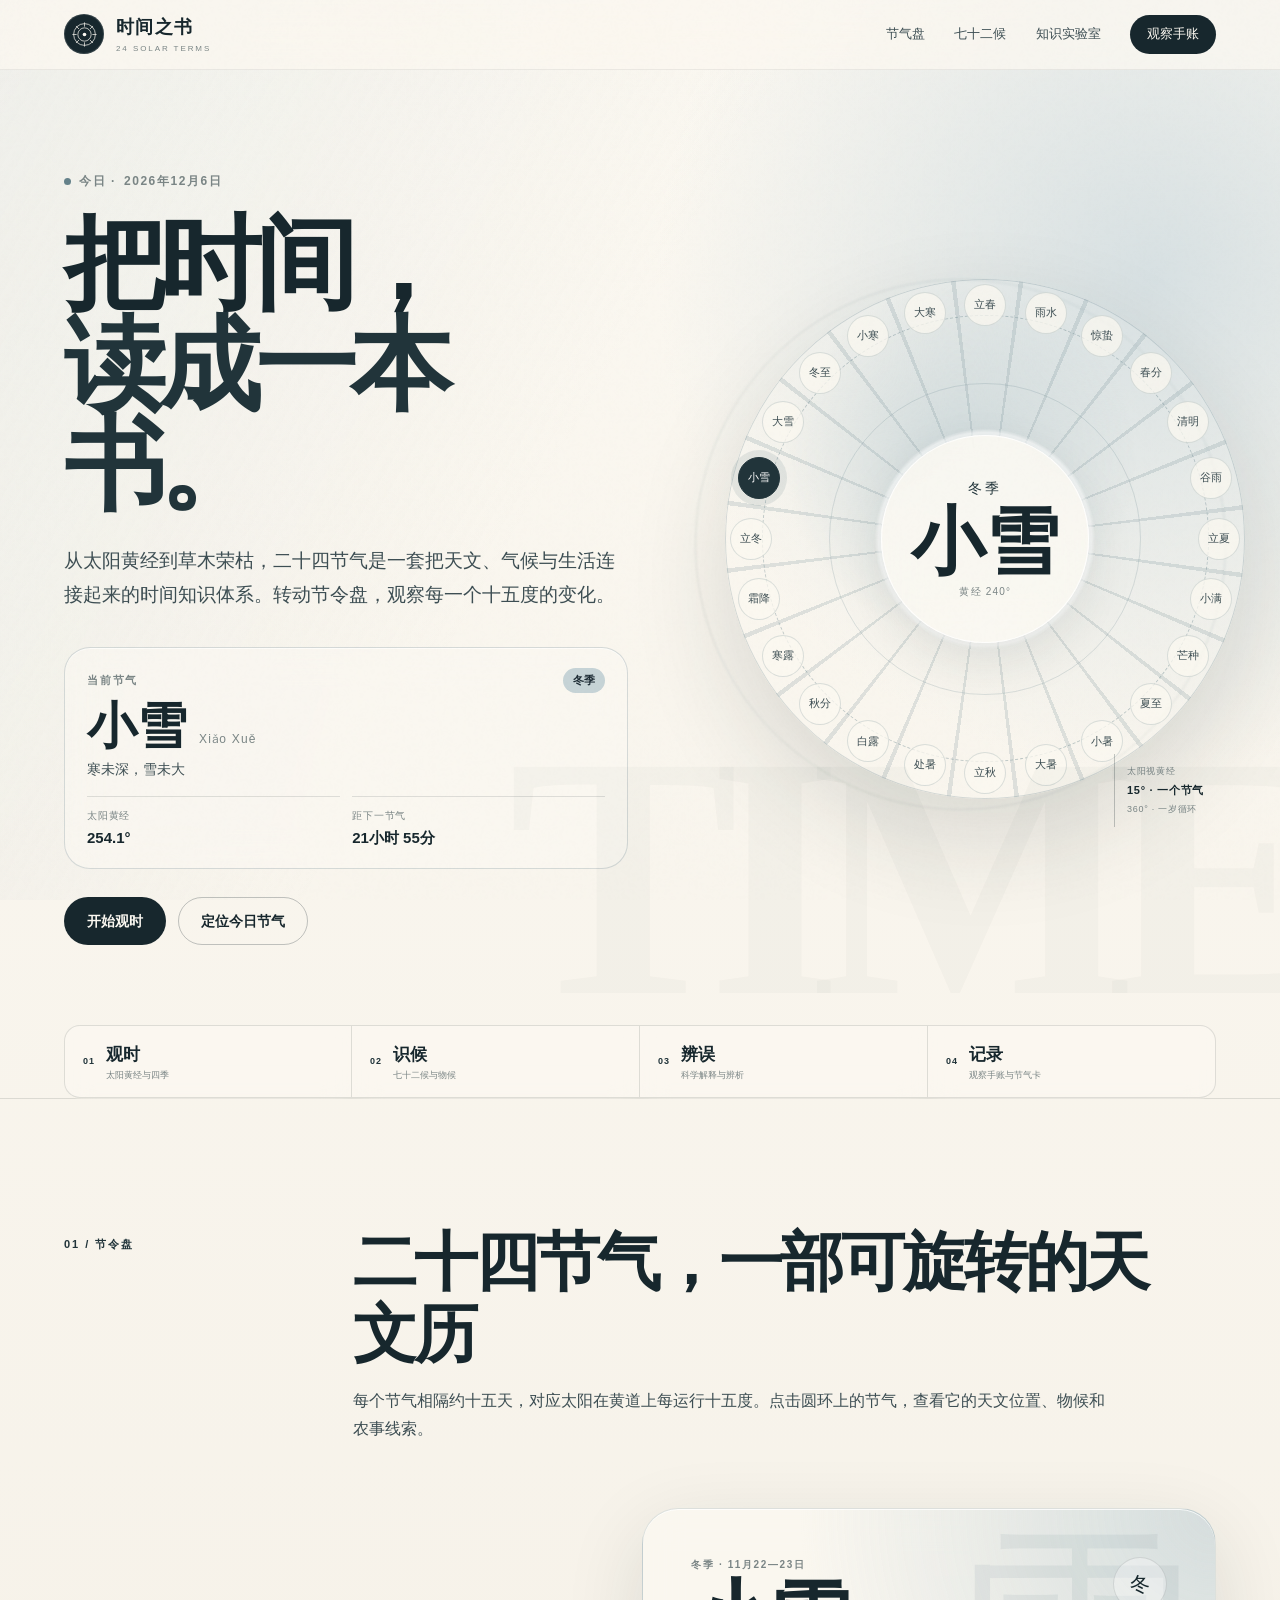
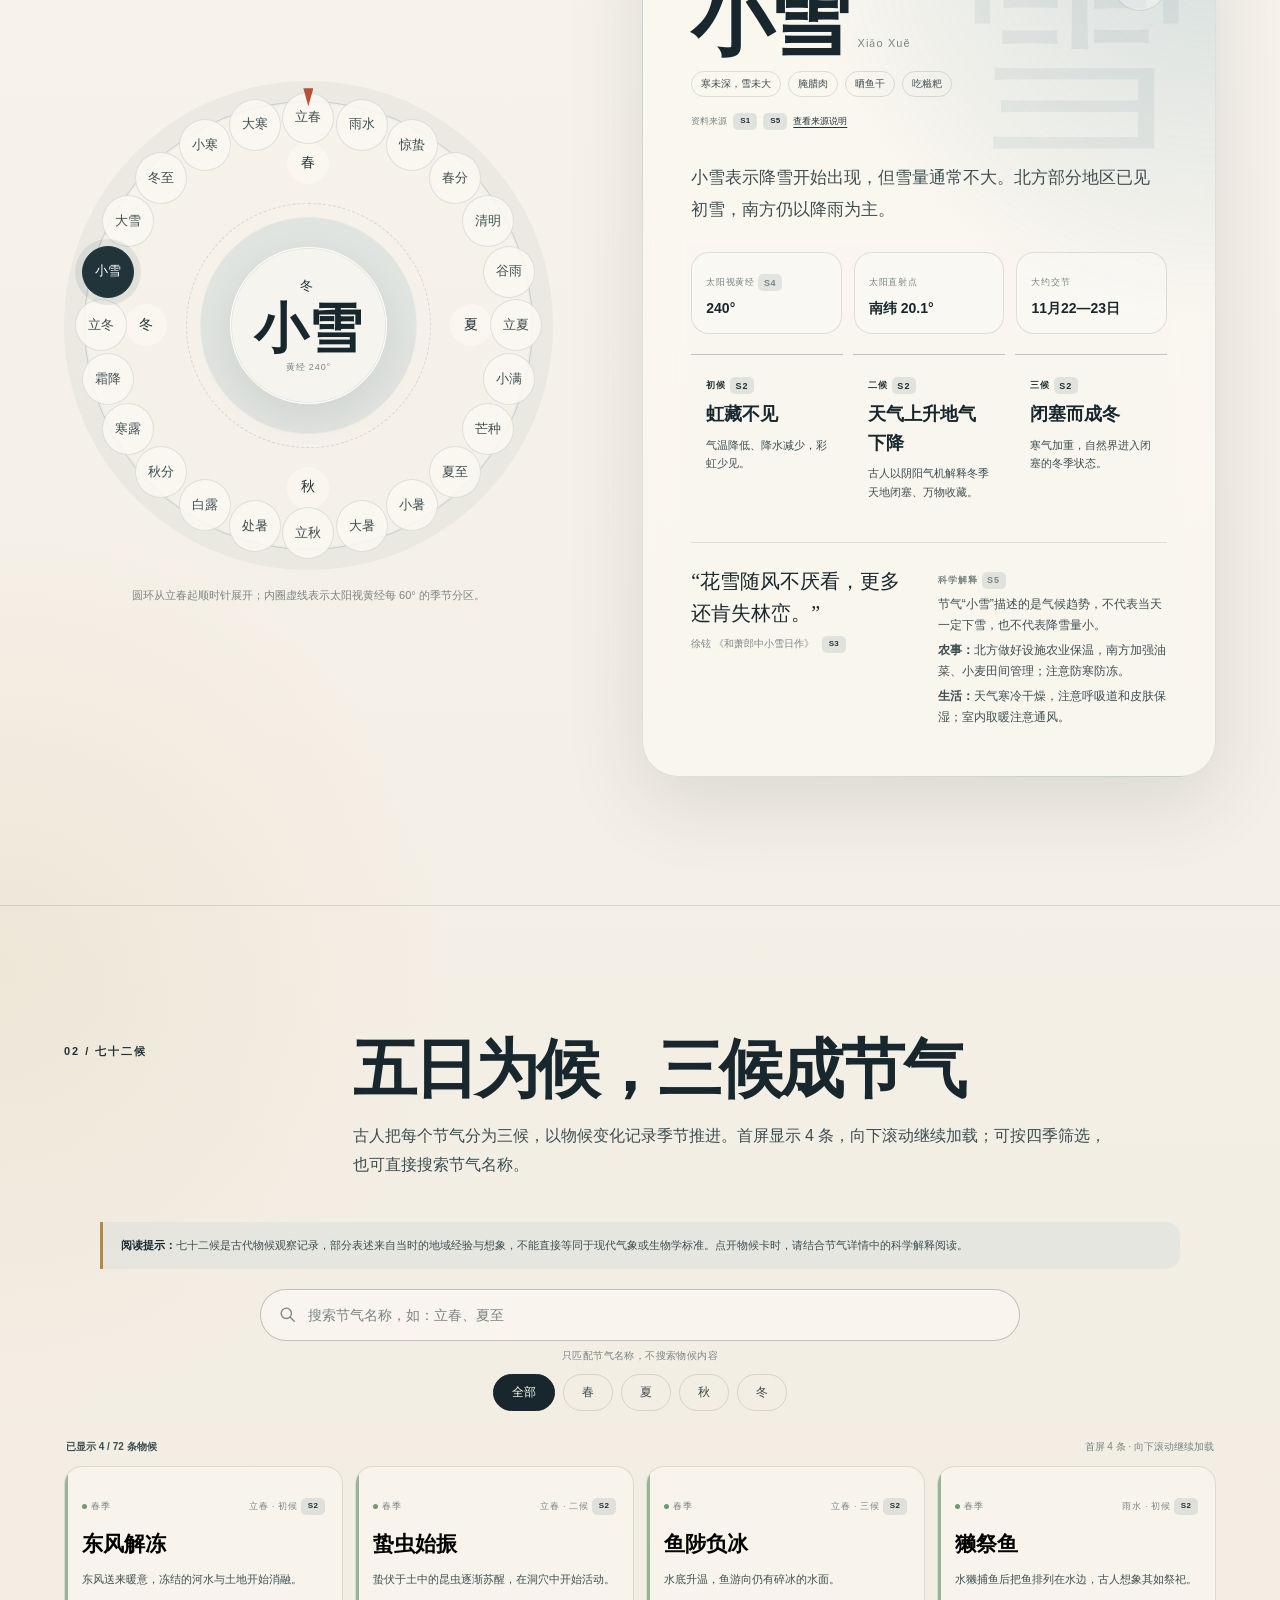
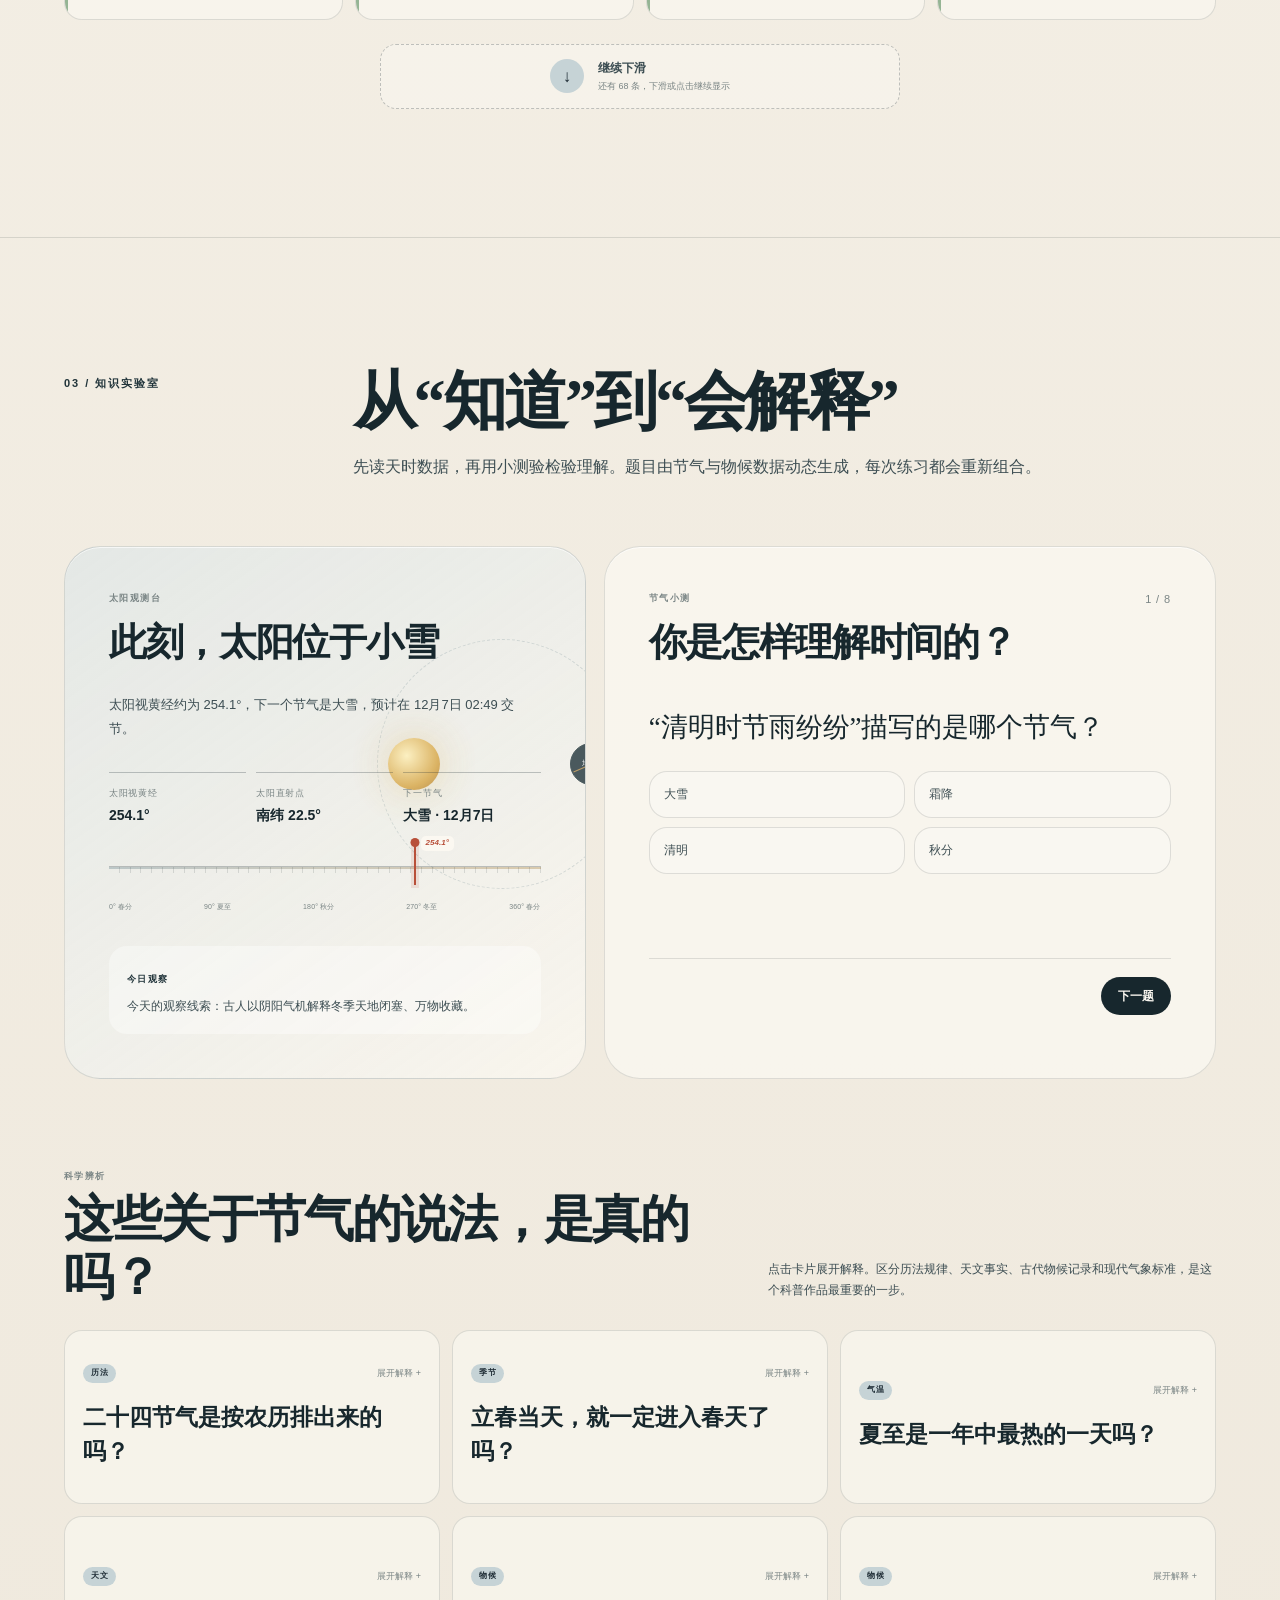
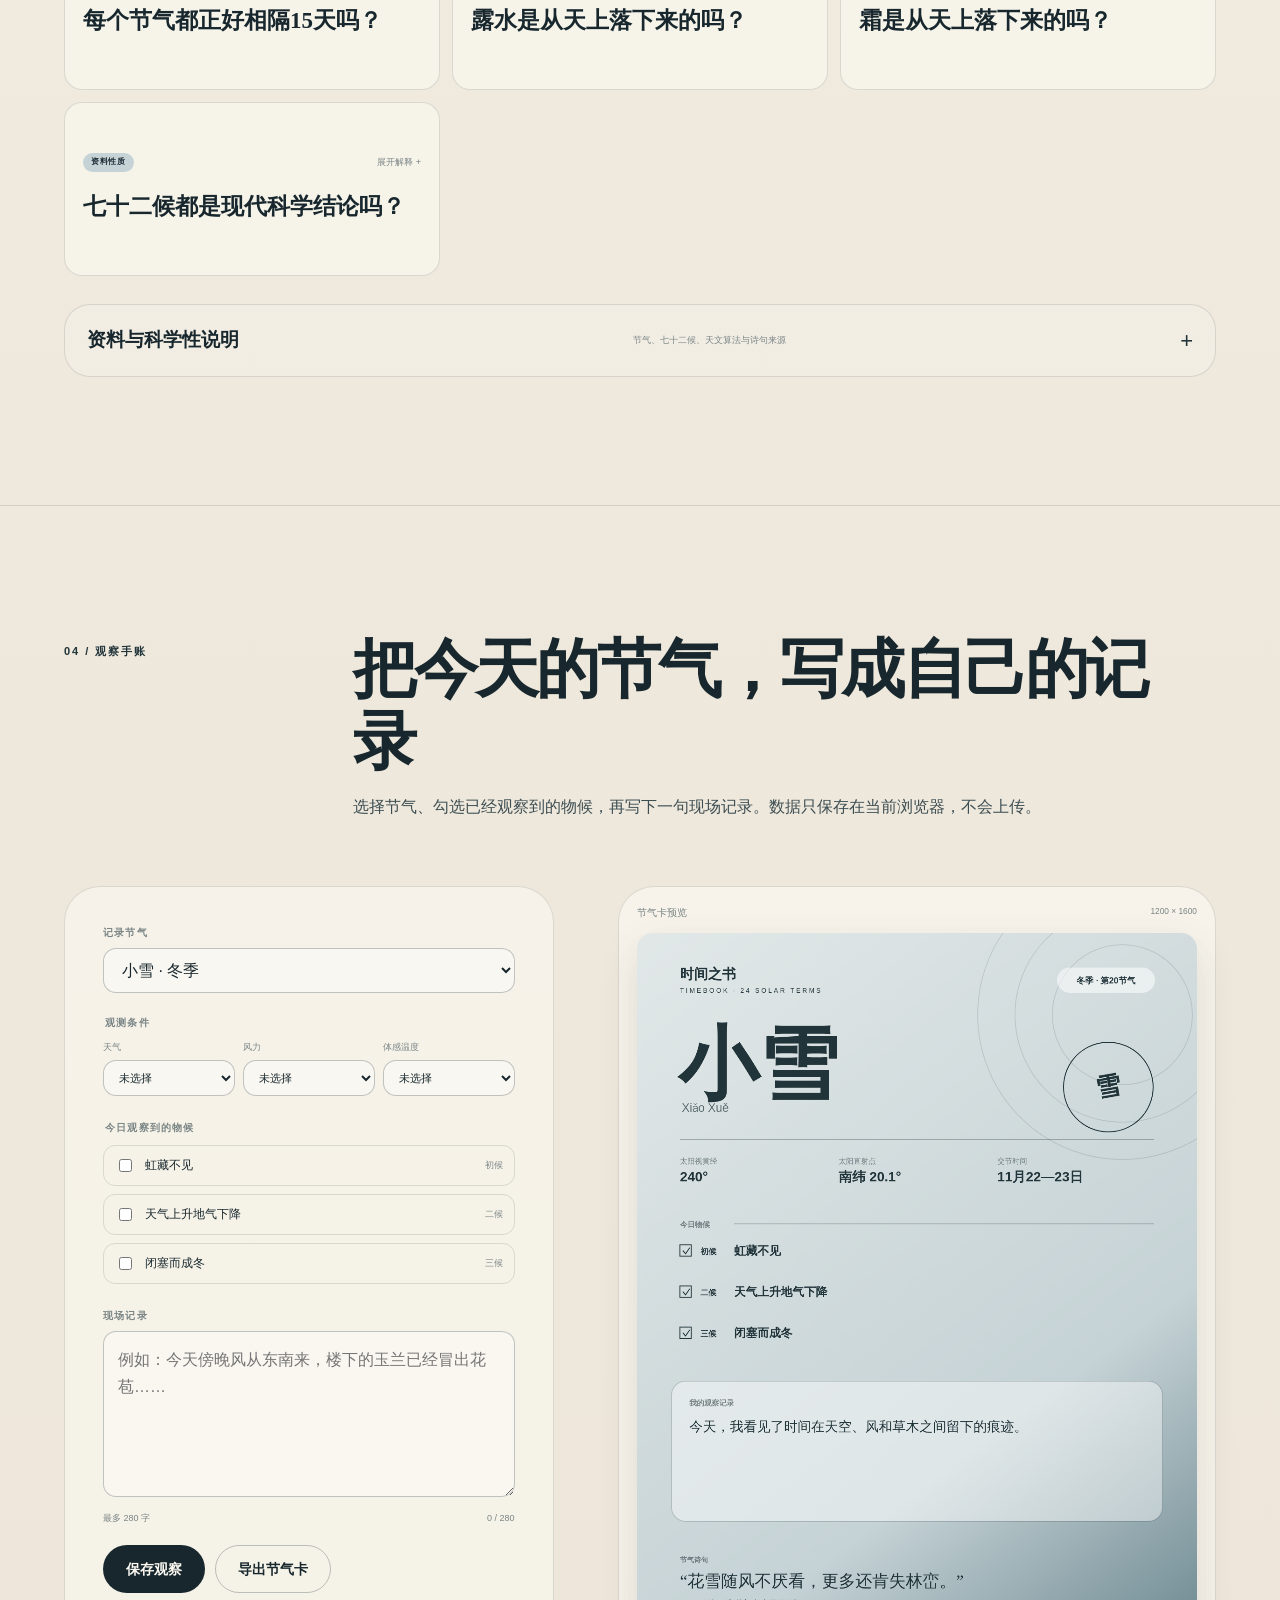
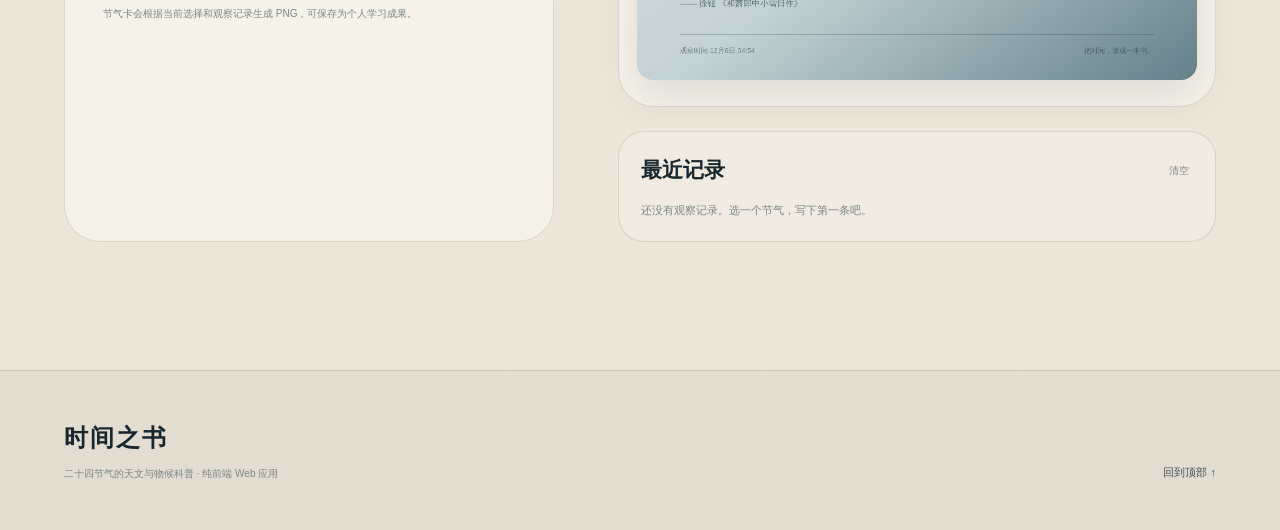
==== commit c1696167: "Remove footer disclaimers" ====
--- a/时间之书_离线版.html
+++ b/时间之书_离线版.html
@@ -325,7 +325,7 @@
 .entry-pentads { display: flex; flex-wrap: wrap; gap: 4px; margin-top: 6px; }
 .entry-pentads span { padding: 2px 6px; border-radius: 999px; background: var(--season-soft); color: var(--season-ink); font-size: 8px; }
 .empty-state { margin: 14px 0 0; color: var(--muted); font-size: 11px; }
-.site-footer { display: grid; grid-template-columns: .8fr 1.3fr auto; align-items: end; gap: 32px; padding: 48px var(--page-pad); border-top: 1px solid var(--line); background: rgba(23, 39, 45, .035); }
+.site-footer { display: grid; grid-template-columns: 1fr auto; align-items: end; gap: 32px; padding: 48px var(--page-pad); border-top: 1px solid var(--line); background: rgba(23, 39, 45, .035); }
 .footer-brand strong { font-family: var(--serif); font-size: 24px; letter-spacing: .08em; }
 .footer-brand p, .footer-meta p { margin: 7px 0 0; color: var(--muted); font-size: 10px; line-height: 1.7; }
 .footer-meta { max-width: 620px; }
@@ -1236,10 +1236,6 @@
     <div class="footer-brand">
       <strong>时间之书</strong>
       <p>二十四节气的天文与物候科普 · 纯前端 Web 应用</p>
-    </div>
-    <div class="footer-meta">
-      <p>节气交节时刻以中国科学院紫金山天文台等正式历算发布为准。</p>
-      <p>传统文化内容按公开通行资料整理；页面不依赖外部 AI 接口，可离线运行。</p>
     </div>
     <a href="#top">回到顶部 ↑</a>
   </footer>
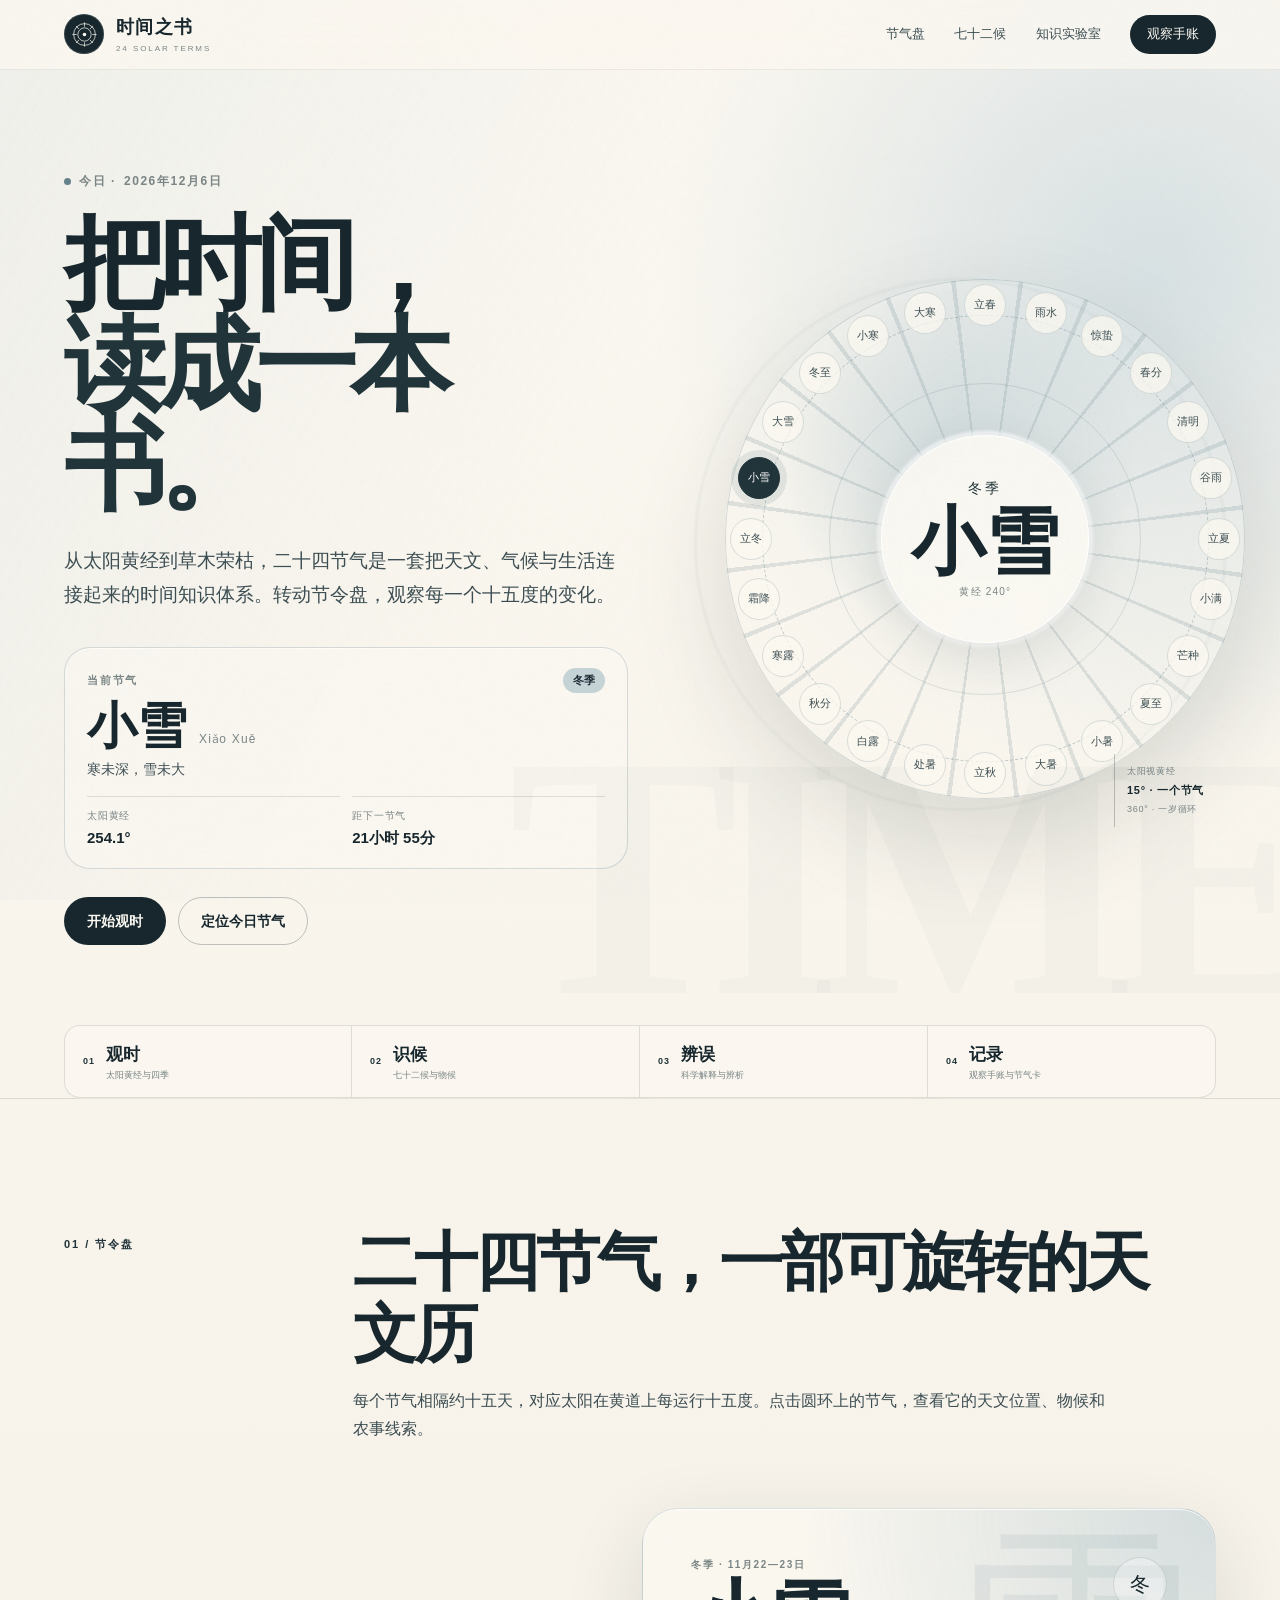
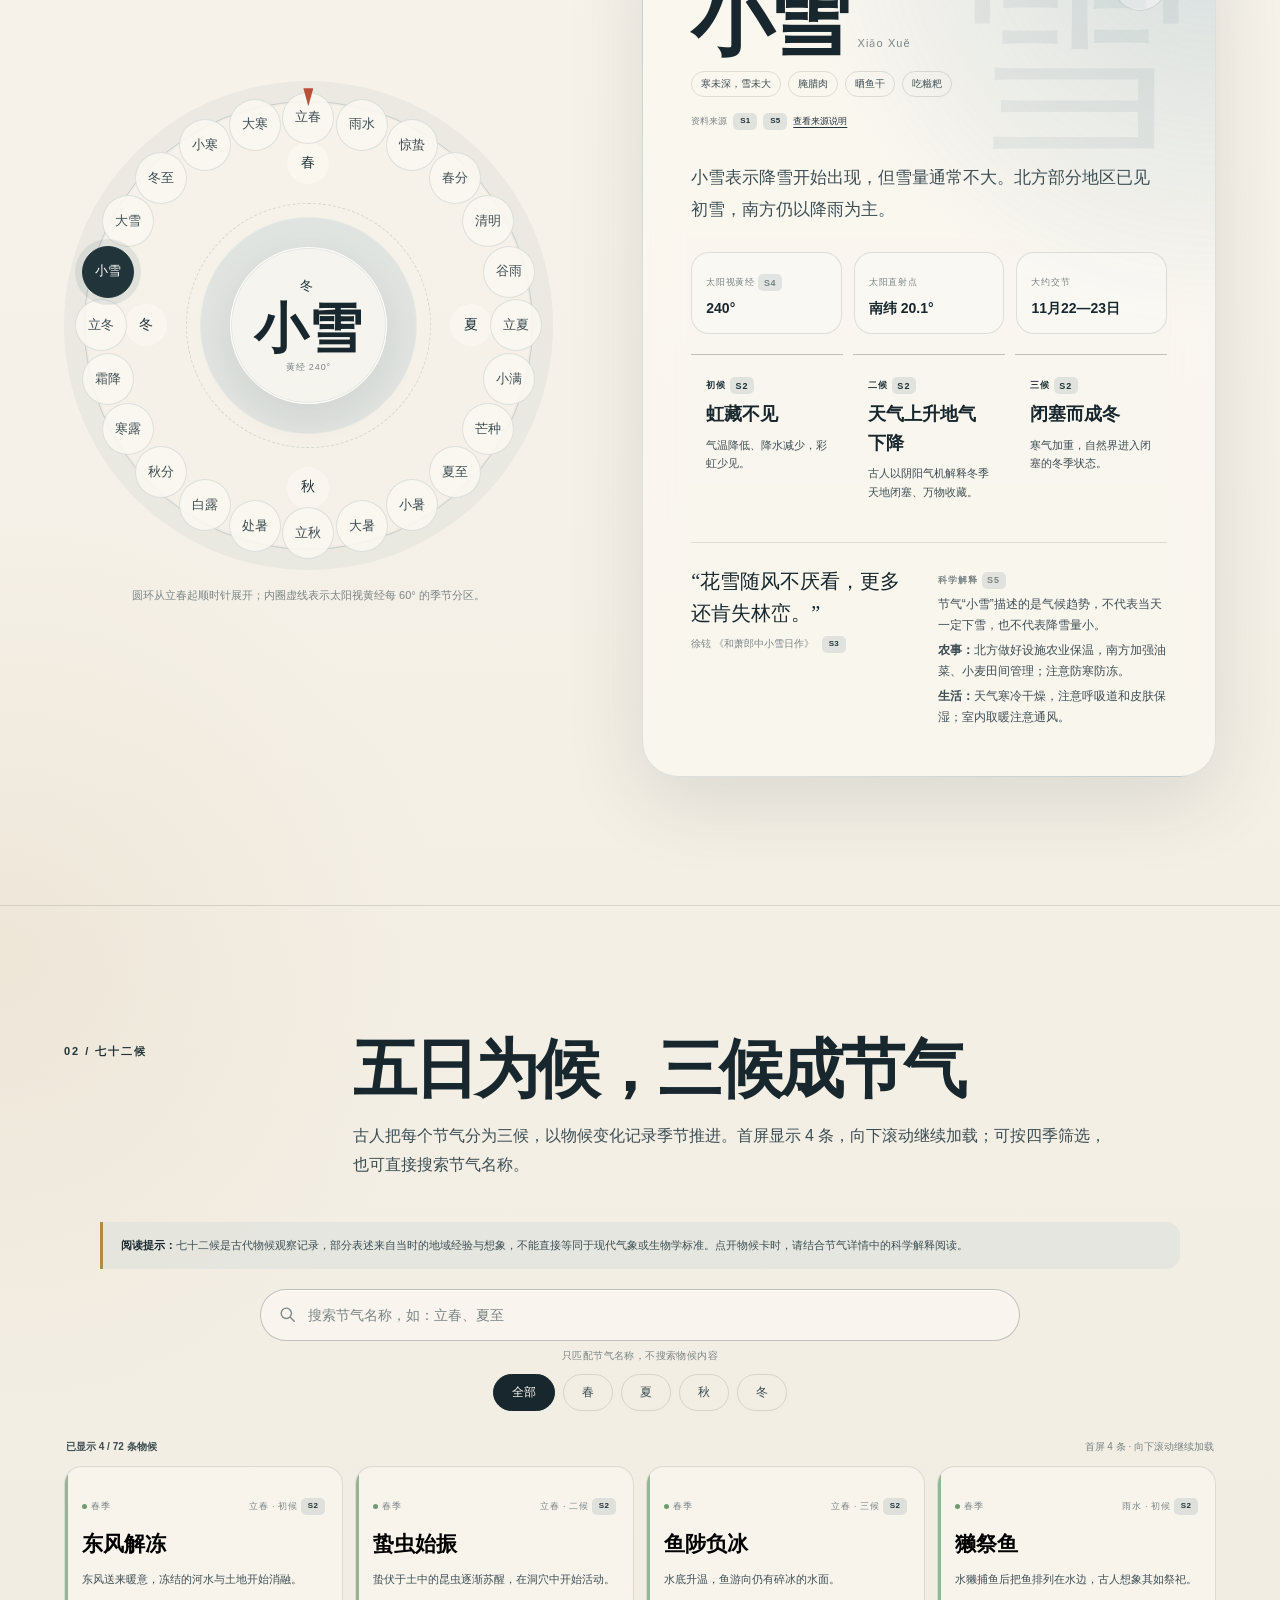
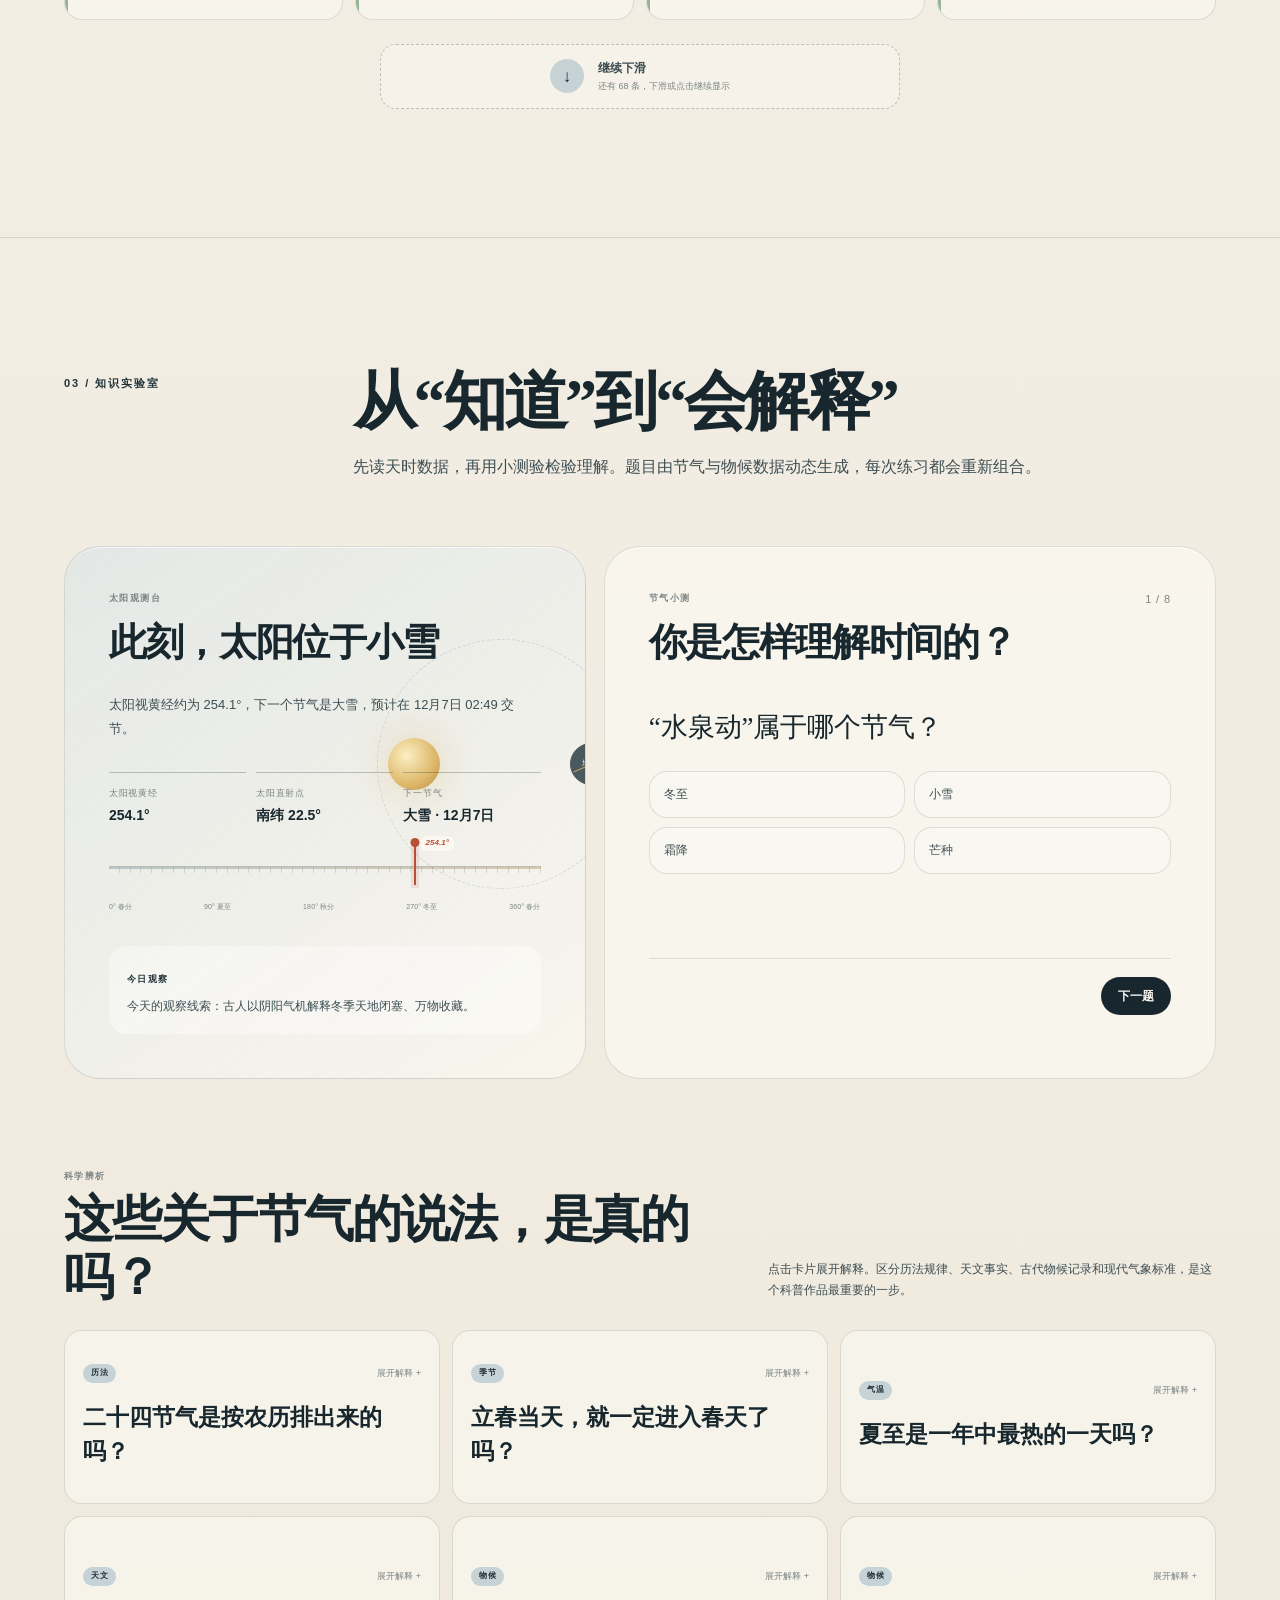
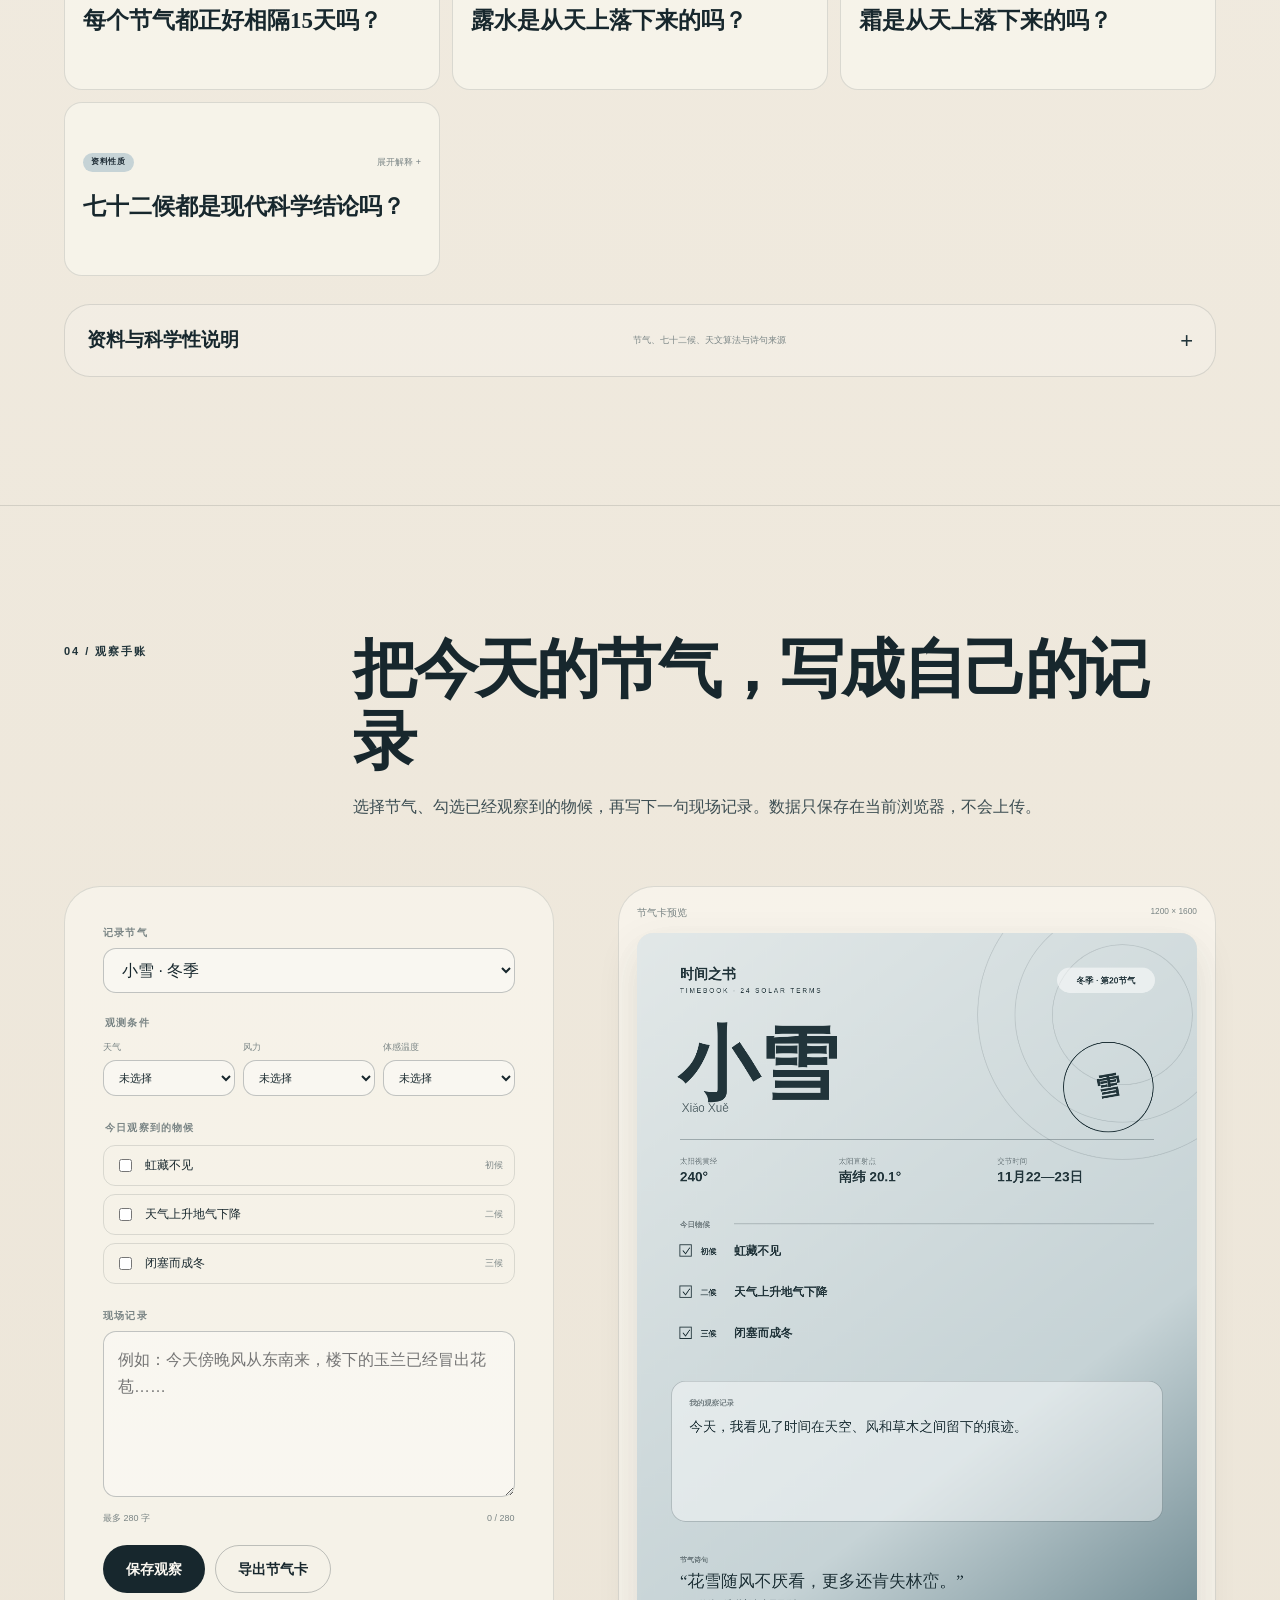
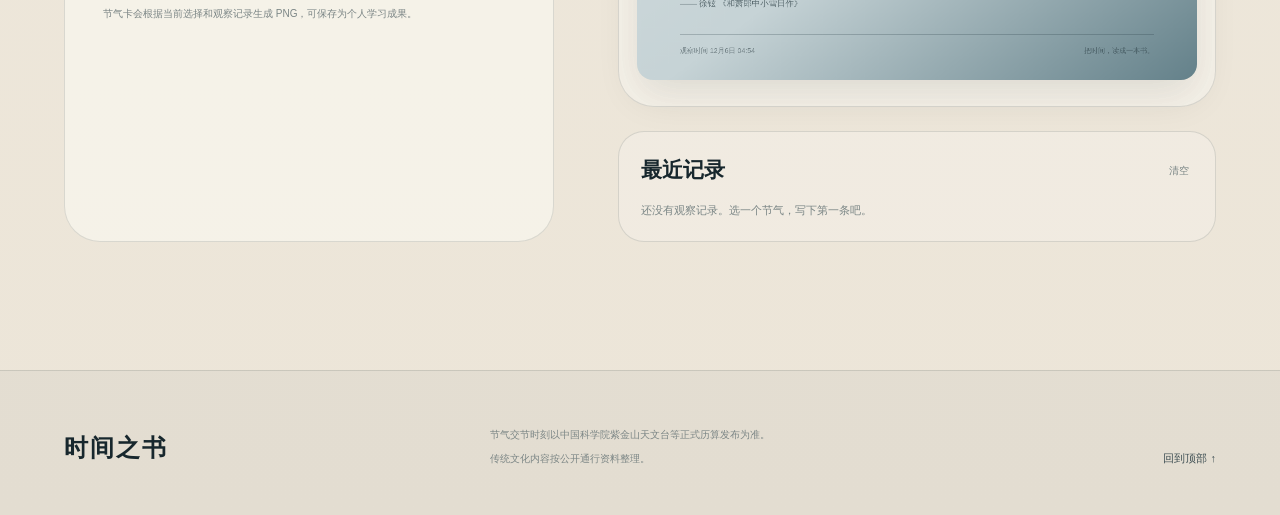
==== commit 0bd9a7b1: "Restore footer and remove only selected phrases" ====
--- a/时间之书_离线版.html
+++ b/时间之书_离线版.html
@@ -325,7 +325,7 @@
 .entry-pentads { display: flex; flex-wrap: wrap; gap: 4px; margin-top: 6px; }
 .entry-pentads span { padding: 2px 6px; border-radius: 999px; background: var(--season-soft); color: var(--season-ink); font-size: 8px; }
 .empty-state { margin: 14px 0 0; color: var(--muted); font-size: 11px; }
-.site-footer { display: grid; grid-template-columns: 1fr auto; align-items: end; gap: 32px; padding: 48px var(--page-pad); border-top: 1px solid var(--line); background: rgba(23, 39, 45, .035); }
+.site-footer { display: grid; grid-template-columns: .8fr 1.3fr auto; align-items: end; gap: 32px; padding: 48px var(--page-pad); border-top: 1px solid var(--line); background: rgba(23, 39, 45, .035); }
 .footer-brand strong { font-family: var(--serif); font-size: 24px; letter-spacing: .08em; }
 .footer-brand p, .footer-meta p { margin: 7px 0 0; color: var(--muted); font-size: 10px; line-height: 1.7; }
 .footer-meta { max-width: 620px; }
@@ -1235,7 +1235,10 @@
   <footer class="site-footer">
     <div class="footer-brand">
       <strong>时间之书</strong>
-      <p>二十四节气的天文与物候科普 · 纯前端 Web 应用</p>
+    </div>
+    <div class="footer-meta">
+      <p>节气交节时刻以中国科学院紫金山天文台等正式历算发布为准。</p>
+      <p>传统文化内容按公开通行资料整理。</p>
     </div>
     <a href="#top">回到顶部 ↑</a>
   </footer>
